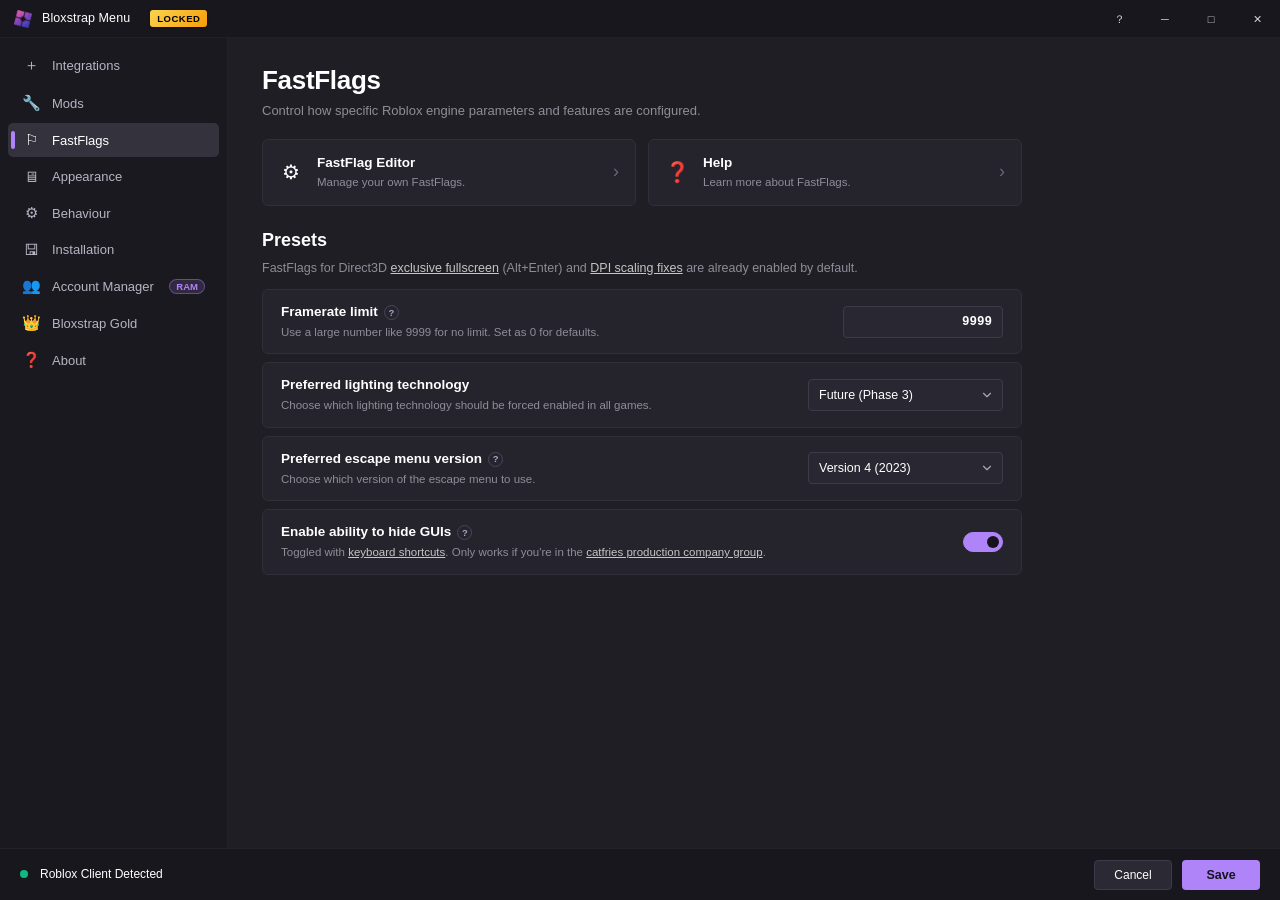
==== Bloxstrap-Mac/Resources/ui/index.html @ efcda92e "fix(wizard): prevent state polling timer from resetting welcome intro step" ====
<!DOCTYPE html>
<html lang="en">
<head>
  <meta charset="UTF-8">
  <meta name="viewport" content="width=device-width, initial-scale=1.0, user-scalable=no">
  <title>Bloxstrap Menu</title>
  <style>
    /* ==========================================================================
       WINDOWS 11 FLUENT MICA THEME (PIXEL-IDENTICAL TO WPF UI / BLOXSTRAP V2.3.0)
       ========================================================================== */
    :root {
      --app-bg: #1f1e24;
      --sidebar-bg: #1a1920;
      --titlebar-bg: #18171e;
      --statusbar-bg: #18171e;
      --card-bg: #25242d;
      --card-border: #302f3a;
      --card-hover: #2d2c36;
      --text-primary: #ffffff;
      --text-secondary: #c5c5c5;
      --text-tertiary: #8e8d98;
      --accent-purple: #b084f9;
      --accent-purple-dark: #8b5cf6;
      --accent-gold: #f59e0b;
      --accent-gold-light: #fef08a;
      --font-family: "Segoe UI Variable Text", "Segoe UI", -apple-system, BlinkMacSystemFont, Roboto, "Helvetica Neue", Arial, sans-serif;
      --font-mono: "Segoe UI Variable", SFMono-Regular, Consolas, "Liberation Mono", Menlo, monospace;
    }

    * {
      box-sizing: border-box;
      margin: 0;
      padding: 0;
      user-select: none;
      -webkit-user-select: none;
    }

    body {
      background-color: var(--app-bg);
      color: var(--text-primary);
      font-family: var(--font-family);
      font-size: 13px;
      line-height: 1.4;
      overflow: hidden;
      width: 100vw;
      height: 100vh;
      display: flex;
      flex-direction: column;
    }

    /* --------------------------------------------------------------------------
       WINDOW TITLEBAR (WINDOWS 11 DRAGGABLE CAPTION)
       -------------------------------------------------------------------------- */
    .titlebar {
      height: 38px;
      background-color: var(--titlebar-bg);
      display: flex;
      align-items: center;
      justify-content: space-between;
      padding: 0 0 0 14px;
      -webkit-app-region: drag;
      border-bottom: 1px solid rgba(255, 255, 255, 0.04);
      flex-shrink: 0;
    }

    .titlebar-left {
      display: flex;
      align-items: center;
      gap: 10px;
    }

    .titlebar-logo {
      width: 18px;
      height: 18px;
      object-fit: contain;
    }

    .titlebar-title {
      font-size: 12.5px;
      font-weight: 400;
      color: #ffffff;
      letter-spacing: 0.1px;
    }

    .titlebar-tier-badge {
      background: linear-gradient(135deg, #fcd34d, #f59e0b);
      color: #000;
      font-size: 9.5px;
      font-weight: 800;
      padding: 2px 7px;
      border-radius: 3px;
      letter-spacing: 0.5px;
      margin-left: 10px;
      text-transform: uppercase;
      box-shadow: 0 1px 3px rgba(0, 0, 0, 0.3);
    }

    .titlebar-controls {
      display: flex;
      align-items: stretch;
      height: 100%;
      -webkit-app-region: no-drag;
    }

    .caption-btn {
      width: 46px;
      height: 38px;
      display: flex;
      align-items: center;
      justify-content: center;
      background: transparent;
      border: none;
      color: #d1d0da;
      font-size: 11px;
      cursor: pointer;
      transition: background 0.1s ease, color 0.1s ease;
      outline: none;
    }

    .caption-btn:hover {
      background: rgba(255, 255, 255, 0.08);
      color: #ffffff;
    }

    .caption-btn.close:hover {
      background: #e81123 !important;
      color: #ffffff !important;
    }

    /* --------------------------------------------------------------------------
       MAIN BODY (SIDEBAR + CONTENT)
       -------------------------------------------------------------------------- */
    .window-body {
      flex: 1;
      display: flex;
      overflow: hidden;
    }

    /* Sidebar */
    .sidebar {
      width: 228px;
      background-color: var(--sidebar-bg);
      border-right: 1px solid rgba(255, 255, 255, 0.04);
      display: flex;
      flex-direction: column;
      padding: 10px 8px;
      flex-shrink: 0;
      overflow-y: auto;
    }

    .nav-item {
      position: relative;
      display: flex;
      align-items: center;
      gap: 12px;
      padding: 8px 14px;
      border-radius: 5px;
      background: transparent;
      color: #b6b5c2;
      font-size: 13px;
      font-weight: 500;
      cursor: pointer;
      margin-bottom: 3px;
      transition: background 0.12s ease, color 0.12s ease;
      border: none;
      width: 100%;
      text-align: left;
      outline: none;
    }

    .nav-item:hover {
      background: rgba(255, 255, 255, 0.04);
      color: #ffffff;
    }

    .nav-item.active {
      background: #34333d;
      color: #ffffff;
    }

    .nav-item.active::before {
      content: "";
      position: absolute;
      left: 3px;
      top: 50%;
      transform: translateY(-50%);
      width: 3.5px;
      height: 18px;
      background: var(--accent-purple);
      border-radius: 2px;
    }

    .nav-item-icon {
      font-size: 15px;
      width: 18px;
      text-align: center;
      display: inline-block;
    }

    .nav-item-badge {
      margin-left: auto;
      background: rgba(176, 132, 249, 0.15);
      border: 1px solid rgba(176, 132, 249, 0.4);
      color: var(--accent-purple);
      font-size: 9.5px;
      font-weight: 700;
      padding: 1px 6px;
      border-radius: 10px;
    }

    /* Content Area */
    .content-area {
      flex: 1;
      background-color: var(--app-bg);
      overflow-y: auto;
      padding: 24px 34px 32px 34px;
    }

    .content-area::-webkit-scrollbar {
      width: 6px;
    }

    .content-area::-webkit-scrollbar-thumb {
      background: rgba(255, 255, 255, 0.14);
      border-radius: 3px;
    }

    .page-pane {
      display: none;
      max-width: 760px;
      animation: fadeIn 0.15s ease-out;
    }

    .page-pane.active {
      display: block;
    }

    @keyframes fadeIn {
      from { opacity: 0; transform: translateY(3px); }
      to { opacity: 1; transform: translateY(0); }
    }

    .page-header {
      margin-bottom: 18px;
    }

    .page-title {
      font-size: 26px;
      font-weight: 700;
      color: #ffffff;
      margin-bottom: 4px;
      letter-spacing: -0.3px;
    }

    .page-subtitle {
      font-size: 13px;
      color: var(--text-tertiary);
      line-height: 1.4;
    }

    .section-title {
      font-size: 18px;
      font-weight: 600;
      color: #ffffff;
      margin: 22px 0 6px 0;
    }

    .section-subtitle {
      font-size: 12.5px;
      color: var(--text-tertiary);
      margin-bottom: 12px;
      line-height: 1.45;
    }

    .section-subtitle a {
      color: var(--text-secondary);
      text-decoration: underline;
      cursor: pointer;
    }

    /* --------------------------------------------------------------------------
       CARDS (WPF UI UI:CARD / UI:CARDACTION)
       -------------------------------------------------------------------------- */
    .action-cards-grid {
      display: grid;
      grid-template-columns: 1fr 1fr;
      gap: 12px;
      margin-bottom: 16px;
    }

    .card-action {
      background: var(--card-bg);
      border: 1px solid var(--card-border);
      border-radius: 6px;
      padding: 14px 16px;
      display: flex;
      align-items: center;
      gap: 14px;
      cursor: pointer;
      transition: background 0.12s ease, border-color 0.12s ease;
      text-decoration: none;
      color: inherit;
    }

    .card-action:hover {
      background: var(--card-hover);
      border-color: rgba(255, 255, 255, 0.12);
    }

    .card-action-icon {
      font-size: 20px;
      color: #ffffff;
      width: 24px;
      text-align: center;
    }

    .card-action-text {
      flex: 1;
    }

    .card-action-title {
      font-size: 13.5px;
      font-weight: 600;
      color: #ffffff;
    }

    .card-action-desc {
      font-size: 11.5px;
      color: var(--text-tertiary);
      margin-top: 2px;
    }

    .card-action-chevron {
      color: #686774;
      font-size: 18px;
      font-weight: 300;
    }

    /* Standard Option Card */
    .option-card {
      background: var(--card-bg);
      border: 1px solid var(--card-border);
      border-radius: 6px;
      padding: 13px 18px;
      display: flex;
      align-items: center;
      justify-content: space-between;
      margin-bottom: 8px;
      transition: border-color 0.12s ease;
    }

    .option-card:hover {
      border-color: rgba(255, 255, 255, 0.10);
    }

    .option-info {
      flex: 1;
      padding-right: 18px;
    }

    .option-title-row {
      display: flex;
      align-items: center;
      gap: 6px;
    }

    .option-title {
      font-size: 13.5px;
      font-weight: 600;
      color: #ffffff;
    }

    .help-badge {
      display: inline-flex;
      align-items: center;
      justify-content: center;
      width: 15px;
      height: 15px;
      border-radius: 50%;
      border: 1px solid #484756;
      background: #252430;
      color: #a8a7b5;
      font-size: 9.5px;
      font-weight: 700;
      cursor: help;
    }

    .option-desc {
      font-size: 11.5px;
      color: var(--text-tertiary);
      margin-top: 3px;
      line-height: 1.35;
    }

    .option-desc a {
      color: var(--text-secondary);
      text-decoration: underline;
      cursor: pointer;
    }

    /* --------------------------------------------------------------------------
       CONTROLS (INPUTS, SELECTS, TOGGLES, BUTTONS)
       -------------------------------------------------------------------------- */
    .fluent-input {
      background: #282732;
      border: 1px solid #3c3b49;
      border-radius: 4px;
      color: #ffffff;
      font-family: var(--font-family);
      font-size: 12.5px;
      height: 32px;
      min-width: 160px;
      padding: 0 10px;
      outline: none;
      transition: border-color 0.12s ease;
    }

    .fluent-input.mono {
      font-family: var(--font-mono);
      font-weight: 700;
      text-align: right;
    }

    .fluent-input:focus {
      border-color: var(--accent-purple);
    }

    .fluent-select {
      background: #282732;
      border: 1px solid #3c3b49;
      border-radius: 4px;
      color: #ffffff;
      font-family: var(--font-family);
      font-size: 12.5px;
      height: 32px;
      min-width: 195px;
      padding: 0 28px 0 10px;
      outline: none;
      cursor: pointer;
      appearance: none;
      -webkit-appearance: none;
      background-image: url("data:image/svg+xml;charset=UTF-8,%3csvg xmlns='http://www.w3.org/2000/svg' viewBox='0 0 24 24' fill='none' stroke='%23a8a7b5' stroke-width='2' stroke-linecap='round' stroke-linejoin='round'%3e%3cpolyline points='6 9 12 15 18 9'%3e%3c/polyline%3e%3c/svg%3e");
      background-repeat: no-repeat;
      background-position: right 8px center;
      background-size: 14px;
    }

    .fluent-select:focus {
      border-color: var(--accent-purple);
    }

    /* Fluent Toggle Switch (40x20 dimensions from Wpf.Ui) */
    .fluent-toggle {
      position: relative;
      width: 40px;
      height: 20px;
      cursor: pointer;
      display: inline-block;
      flex-shrink: 0;
    }

    .fluent-toggle input {
      opacity: 0;
      width: 0;
      height: 0;
    }

    .fluent-toggle-slider {
      position: absolute;
      top: 0;
      left: 0;
      right: 0;
      bottom: 0;
      background-color: #1c1b22;
      border: 1.5px solid #767582;
      border-radius: 10px;
      transition: background-color 0.167s cubic-bezier(0, 0, 0, 1), border-color 0.167s cubic-bezier(0, 0, 0, 1);
    }

    .fluent-toggle-slider::before {
      content: "";
      position: absolute;
      width: 12px;
      height: 12px;
      left: 2.5px;
      bottom: 2.5px;
      background-color: #c8c8d2;
      border-radius: 50%;
      transition: transform 0.167s cubic-bezier(0, 0, 0, 1), background-color 0.167s cubic-bezier(0, 0, 0, 1);
    }

    .fluent-toggle input:checked + .fluent-toggle-slider {
      background-color: var(--accent-purple);
      border-color: var(--accent-purple);
    }

    .fluent-toggle input:checked + .fluent-toggle-slider::before {
      transform: translateX(20px);
      background-color: #16131f;
    }

    .pill-btn {
      background: #2a2933;
      border: 1px solid #3c3b49;
      color: #ffffff;
      font-size: 11.5px;
      font-weight: 500;
      padding: 6px 14px;
      border-radius: 4px;
      cursor: pointer;
      display: inline-flex;
      align-items: center;
      gap: 7px;
      text-decoration: none;
      transition: background 0.12s ease, border-color 0.12s ease, transform 0.08s ease;
      outline: none;
    }

    .pill-btn:hover {
      background: #34333f;
      border-color: rgba(255, 255, 255, 0.15);
    }

    .pill-btn:active {
      transform: scale(0.98);
    }

    .pill-btn.primary {
      background: var(--accent-purple);
      border-color: var(--accent-purple);
      color: #16131f;
      font-weight: 700;
    }

    .pill-btn.primary:hover {
      opacity: 0.92;
    }

    .pill-btn.gold {
      background: linear-gradient(135deg, #fcd34d, #f59e0b);
      border: none;
      color: #000;
      font-weight: 700;
      box-shadow: 0 2px 6px rgba(245, 158, 11, 0.25);
    }

    .pill-btn.gold:hover {
      opacity: 0.94;
      box-shadow: 0 4px 12px rgba(245, 158, 11, 0.35);
    }

    .pill-btn.danger {
      background: #3a2228;
      border-color: #7f1d1d;
      color: #fca5a5;
    }

    .pill-btn.danger:hover {
      background: #991b1b;
      color: #ffffff;
    }

    /* --------------------------------------------------------------------------
       ROBLOX ACCOUNT MANAGER (RAM STYLE) TAB STYLES
       -------------------------------------------------------------------------- */
    .ram-toolbar {
      background: var(--card-bg);
      border: 1px solid var(--card-border);
      border-radius: 6px;
      padding: 12px 16px;
      display: flex;
      align-items: center;
      gap: 12px;
      margin-bottom: 16px;
    }

    .ram-search-box {
      flex: 1;
      position: relative;
      display: flex;
      align-items: center;
    }

    .ram-search-box input {
      width: 100%;
      height: 32px;
      background: #1e1d24;
      border: 1px solid #3c3b49;
      border-radius: 4px;
      color: #ffffff;
      padding: 0 10px 0 30px;
      font-size: 12px;
      outline: none;
    }

    .ram-search-box input:focus {
      border-color: var(--accent-purple);
    }

    .ram-search-icon {
      position: absolute;
      left: 10px;
      color: #8e8d98;
      font-size: 13px;
      pointer-events: none;
    }

    .tag-filter-pills {
      display: flex;
      gap: 6px;
    }

    .tag-pill {
      background: #1e1d24;
      border: 1px solid #383745;
      color: #a8a7b5;
      font-size: 11px;
      font-weight: 600;
      padding: 4px 10px;
      border-radius: 12px;
      cursor: pointer;
      transition: all 0.12s ease;
    }

    .tag-pill:hover {
      background: #2a2933;
      color: #ffffff;
    }

    .tag-pill.active {
      background: var(--accent-purple);
      border-color: var(--accent-purple);
      color: #16131f;
    }

    .account-card {
      background: var(--card-bg);
      border: 1px solid var(--card-border);
      border-radius: 8px;
      padding: 14px 18px;
      display: flex;
      align-items: center;
      justify-content: space-between;
      margin-bottom: 10px;
      transition: border-color 0.12s ease, transform 0.1s ease;
    }

    .account-card:hover {
      border-color: rgba(255, 255, 255, 0.14);
    }

    .account-card-left {
      display: flex;
      align-items: center;
      gap: 16px;
    }

    .account-avatar {
      width: 52px;
      height: 52px;
      border-radius: 50%;
      background: #18171e;
      border: 2px solid rgba(255, 255, 255, 0.12);
      object-fit: cover;
      flex-shrink: 0;
      box-shadow: 0 2px 6px rgba(0, 0, 0, 0.4);
    }

    .account-meta {
      display: flex;
      flex-direction: column;
      gap: 3px;
    }

    .account-title-row {
      display: flex;
      align-items: center;
      gap: 8px;
    }

    .account-display-name {
      font-size: 14px;
      font-weight: 700;
      color: #ffffff;
    }

    .account-username {
      font-size: 12px;
      color: var(--text-tertiary);
      font-family: var(--font-mono);
    }

    .account-tag-badge {
      font-size: 10px;
      font-weight: 700;
      padding: 2px 8px;
      border-radius: 3px;
      text-transform: uppercase;
      letter-spacing: 0.3px;
    }

    .tag-main { background: rgba(176, 132, 249, 0.18); border: 1px solid #b084f9; color: #d8b4fe; }
    .tag-alt { background: rgba(96, 165, 250, 0.18); border: 1px solid #60a5fa; color: #93c5fd; }
    .tag-farming { background: rgba(52, 211, 153, 0.18); border: 1px solid #34d399; color: #6ee7b7; }
    .tag-bank { background: rgba(245, 158, 11, 0.18); border: 1px solid #f59e0b; color: #fde68a; }
    .tag-trading { background: rgba(244, 114, 182, 0.18); border: 1px solid #f472b6; color: #fbcfe8; }

    .account-note {
      font-size: 11.5px;
      color: #9897a5;
    }

    .account-status-row {
      display: flex;
      align-items: center;
      gap: 6px;
      font-size: 11px;
      margin-top: 2px;
    }

    .account-status-dot {
      width: 7px;
      height: 7px;
      border-radius: 50%;
      background: #10b981;
    }

    .account-actions {
      display: flex;
      align-items: center;
      gap: 8px;
    }

    /* --------------------------------------------------------------------------
       BLOXSTRAP GOLD TAB STYLES
       -------------------------------------------------------------------------- */
    .gold-vip-card {
      background: linear-gradient(135deg, rgba(245, 158, 11, 0.14), rgba(180, 83, 9, 0.09));
      border: 1px solid rgba(245, 158, 11, 0.4);
      border-radius: 8px;
      padding: 18px;
      margin-bottom: 20px;
      box-shadow: 0 4px 16px rgba(245, 158, 11, 0.08);
    }

    .gold-card-header {
      display: flex;
      align-items: center;
      justify-content: space-between;
      margin-bottom: 12px;
    }

    .gold-card-title {
      font-size: 15px;
      font-weight: 700;
      color: #fcd34d;
      display: flex;
      align-items: center;
      gap: 8px;
    }

    .gold-card-meta {
      font-size: 12px;
      color: #fef08a;
      line-height: 1.5;
    }

    .gold-meta-sub {
      color: #c5c5c5;
      font-family: var(--font-mono);
      font-size: 11.5px;
      margin-top: 4px;
    }

    .instances-list-wrap {
      background: rgba(0, 0, 0, 0.25);
      border: 1px solid rgba(255, 255, 255, 0.06);
      border-radius: 6px;
      padding: 10px;
      margin-top: 10px;
      max-height: 150px;
      overflow-y: auto;
    }

    .instance-item {
      display: flex;
      align-items: center;
      justify-content: space-between;
      padding: 7px 12px;
      background: rgba(255, 255, 255, 0.03);
      border-radius: 4px;
      margin-bottom: 5px;
      font-size: 12px;
    }

    .instance-item-title {
      display: flex;
      align-items: center;
      gap: 8px;
      font-family: var(--font-mono);
      font-weight: 600;
    }

    /* --------------------------------------------------------------------------
       KEY ENTERING MODAL (PREMIUM GOLD VIP ACTIVATION DIALOG)
       -------------------------------------------------------------------------- */
    .key-gate-card {
      width: 560px;
      background: linear-gradient(180deg, #282421 0%, #1e1d24 100%);
      border: 1.5px solid rgba(245, 158, 11, 0.45);
      border-radius: 12px;
      padding: 32px 36px;
      text-align: center;
      box-shadow: 0 24px 60px rgba(0, 0, 0, 0.85), 0 0 50px rgba(245, 158, 11, 0.15);
      position: relative;
    }

    .key-gate-crown-wrap {
      display: inline-flex;
      align-items: center;
      justify-content: center;
      width: 68px;
      height: 68px;
      border-radius: 50%;
      background: radial-gradient(circle, rgba(252, 211, 77, 0.2) 0%, rgba(245, 158, 11, 0.05) 70%);
      border: 1px solid rgba(245, 158, 11, 0.35);
      font-size: 34px;
      margin-bottom: 12px;
      box-shadow: 0 0 20px rgba(245, 158, 11, 0.2);
    }

    .key-gate-title {
      font-size: 20px;
      font-weight: 800;
      color: #ffffff;
      letter-spacing: -0.2px;
    }

    .key-gate-gold-tag {
      display: inline-block;
      background: linear-gradient(135deg, #fcd34d, #f59e0b);
      color: #000;
      font-size: 10px;
      font-weight: 800;
      padding: 2px 8px;
      border-radius: 3px;
      margin-left: 8px;
      text-transform: uppercase;
      letter-spacing: 0.5px;
      vertical-align: middle;
    }

    .key-gate-desc {
      font-size: 12.5px;
      color: #a8a7b5;
      line-height: 1.5;
      margin: 8px 0 20px 0;
    }

    .key-input-container {
      position: relative;
      display: flex;
      align-items: center;
      margin-bottom: 12px;
    }

    .key-input-box {
      width: 100%;
      height: 44px;
      background: #17161d;
      border: 1.5px solid rgba(245, 158, 11, 0.4);
      border-radius: 6px;
      color: #ffffff;
      font-family: var(--font-mono);
      font-size: 13.5px;
      font-weight: 700;
      letter-spacing: 1.5px;
      text-align: center;
      padding: 0 75px 0 35px;
      outline: none;
      transition: border-color 0.15s ease, box-shadow 0.15s ease;
    }

    .key-input-box:focus {
      border-color: #fcd34d;
      box-shadow: 0 0 16px rgba(245, 158, 11, 0.3);
    }

    .key-input-icon {
      position: absolute;
      left: 12px;
      font-size: 15px;
      color: #f59e0b;
      pointer-events: none;
    }

    .key-input-paste-btn {
      position: absolute;
      right: 6px;
      height: 32px;
      padding: 0 10px;
      background: #2a2933;
      border: 1px solid #484756;
      border-radius: 4px;
      color: #ffffff;
      font-size: 11px;
      font-weight: 600;
      cursor: pointer;
      display: flex;
      align-items: center;
      gap: 4px;
    }

    .key-input-paste-btn:hover {
      background: #363542;
    }

    /* Detected Tier Preview Card */
    .detected-tier-card {
      background: rgba(0, 0, 0, 0.35);
      border: 1px solid rgba(245, 158, 11, 0.25);
      border-radius: 6px;
      padding: 12px 14px;
      margin-bottom: 18px;
      text-align: left;
      display: flex;
      align-items: center;
      gap: 12px;
    }

    .detected-tier-icon {
      font-size: 26px;
      flex-shrink: 0;
    }

    .detected-tier-info {
      flex: 1;
    }

    .detected-tier-heading {
      font-size: 13px;
      font-weight: 700;
      color: #fcd34d;
      display: flex;
      align-items: center;
      gap: 6px;
    }

    .detected-tier-sub {
      font-size: 11px;
      color: #9897a5;
      margin-top: 2px;
    }

    .quick-keys-row {
      display: flex;
      align-items: center;
      justify-content: center;
      gap: 8px;
      margin-bottom: 20px;
      flex-wrap: wrap;
    }

    .quick-key-pill {
      background: #24222b;
      border: 1px solid #3c3a47;
      color: #c5c5c5;
      font-size: 10.5px;
      font-weight: 600;
      padding: 4px 10px;
      border-radius: 12px;
      cursor: pointer;
      transition: all 0.12s ease;
    }

    .quick-key-pill:hover {
      background: #34323e;
      border-color: var(--accent-gold);
      color: #fcd34d;
    }

    .btn-key-activate {
      width: 100%;
      height: 42px;
      background: linear-gradient(135deg, #fcd34d, #f59e0b);
      border: none;
      border-radius: 6px;
      color: #000;
      font-size: 13.5px;
      font-weight: 800;
      cursor: pointer;
      display: flex;
      align-items: center;
      justify-content: center;
      gap: 8px;
      box-shadow: 0 4px 16px rgba(245, 158, 11, 0.3);
      transition: opacity 0.12s ease, transform 0.08s ease;
    }

    .btn-key-activate:hover {
      opacity: 0.94;
    }

    .btn-key-activate:active {
      transform: scale(0.99);
    }

    .key-gate-footer-links {
      display: flex;
      align-items: center;
      justify-content: space-between;
      margin-top: 16px;
      font-size: 11.5px;
    }

    .key-gate-footer-links a, .key-gate-footer-links button {
      background: transparent;
      border: none;
      color: #9897a3;
      cursor: pointer;
      text-decoration: underline;
    }

    .key-gate-footer-links a:hover, .key-gate-footer-links button:hover {
      color: #ffffff;
    }

    /* --------------------------------------------------------------------------
       FIRST-TIME WELCOME INTRO WIZARD MODAL
       -------------------------------------------------------------------------- */
    .welcome-wizard-card {
      width: 620px;
      background: linear-gradient(180deg, #242023 0%, #19181f 100%);
      border: 1.5px solid rgba(245, 158, 11, 0.45);
      border-radius: 14px;
      padding: 32px 36px;
      box-shadow: 0 28px 70px rgba(0, 0, 0, 0.9), 0 0 50px rgba(245, 158, 11, 0.2);
      position: relative;
      color: #ffffff;
      animation: modalFadeIn 0.25s cubic-bezier(0.16, 1, 0.3, 1);
    }

    @keyframes modalFadeIn {
      from { opacity: 0; transform: scale(0.96) translateY(10px); }
      to { opacity: 1; transform: scale(1) translateY(0); }
    }

    .welcome-wizard-header {
      text-align: center;
      margin-bottom: 24px;
    }

    .welcome-wizard-crown {
      display: inline-flex;
      align-items: center;
      justify-content: center;
      width: 72px;
      height: 72px;
      border-radius: 50%;
      background: radial-gradient(circle, rgba(252, 211, 77, 0.25) 0%, rgba(245, 158, 11, 0.05) 70%);
      border: 1.5px solid rgba(245, 158, 11, 0.5);
      font-size: 38px;
      margin-bottom: 12px;
      box-shadow: 0 0 25px rgba(245, 158, 11, 0.25);
    }

    .welcome-wizard-title {
      font-size: 22px;
      font-weight: 800;
      color: #ffffff;
      letter-spacing: -0.3px;
    }

    .welcome-wizard-sub {
      font-size: 13px;
      color: #a8a7b5;
      margin-top: 6px;
      line-height: 1.45;
    }

    .welcome-step-pane {
      display: none;
    }

    .welcome-step-pane.active {
      display: block;
      animation: fadeInStep 0.2s ease;
    }

    @keyframes fadeInStep {
      from { opacity: 0; transform: translateX(8px); }
      to { opacity: 1; transform: translateX(0); }
    }

    .welcome-feature-grid {
      display: grid;
      grid-template-columns: 1fr 1fr;
      gap: 12px;
      margin-bottom: 24px;
    }

    .welcome-feature-card {
      background: rgba(255, 255, 255, 0.035);
      border: 1px solid rgba(255, 255, 255, 0.08);
      border-radius: 8px;
      padding: 14px;
      display: flex;
      gap: 12px;
      align-items: flex-start;
      transition: border-color 0.15s ease, background 0.15s ease;
    }

    .welcome-feature-card:hover {
      background: rgba(245, 158, 11, 0.05);
      border-color: rgba(245, 158, 11, 0.3);
    }

    .welcome-feature-icon {
      font-size: 24px;
      line-height: 1;
      flex-shrink: 0;
    }

    .welcome-feature-title {
      font-size: 13px;
      font-weight: 700;
      color: #fcd34d;
      margin-bottom: 3px;
    }

    .welcome-feature-desc {
      font-size: 11.5px;
      color: #c5c4d0;
      line-height: 1.4;
    }

    .welcome-dots-row {
      display: flex;
      align-items: center;
      justify-content: center;
      gap: 8px;
      margin: 20px 0 16px 0;
    }

    .welcome-dot {
      width: 8px;
      height: 8px;
      border-radius: 50%;
      background: #3e3d4c;
      transition: all 0.2s ease;
      cursor: pointer;
    }

    .welcome-dot.active {
      width: 24px;
      border-radius: 4px;
      background: linear-gradient(135deg, #fcd34d, #f59e0b);
      box-shadow: 0 0 10px rgba(245, 158, 11, 0.4);
    }

    .welcome-footer-actions {
      display: flex;
      align-items: center;
      justify-content: space-between;
      border-top: 1px solid rgba(255, 255, 255, 0.08);
      padding-top: 16px;
      margin-top: 8px;
    }

    /* --------------------------------------------------------------------------
       BOOTSTRAPPER SIMULATION DIALOG
       -------------------------------------------------------------------------- */
    .bootstrapper-sim-card {
      width: 480px;
      background: #1e1d24;
      border: 1px solid rgba(255, 255, 255, 0.15);
      border-radius: 10px;
      padding: 24px 28px;
      box-shadow: 0 20px 50px rgba(0, 0, 0, 0.8);
      position: relative;
      color: #ffffff;
    }

    .bootstrapper-sim-head {
      display: flex;
      align-items: center;
      gap: 14px;
      margin-bottom: 20px;
    }

    .bootstrapper-sim-logo {
      width: 40px;
      height: 40px;
      object-fit: contain;
    }

    .bootstrapper-sim-title {
      font-size: 15px;
      font-weight: 700;
      color: #ffffff;
    }

    .bootstrapper-sim-channel {
      font-size: 11px;
      color: #f59e0b;
      font-weight: 600;
      background: rgba(245, 158, 11, 0.15);
      padding: 2px 7px;
      border-radius: 4px;
      display: inline-block;
      margin-top: 3px;
    }

    .bootstrapper-sim-progress-track {
      width: 100%;
      height: 6px;
      background: #2a2935;
      border-radius: 3px;
      overflow: hidden;
      margin: 14px 0 8px 0;
      position: relative;
    }

    .bootstrapper-sim-progress-bar {
      height: 100%;
      width: 0%;
      background: linear-gradient(90deg, #fcd34d, #f59e0b);
      border-radius: 3px;
      transition: width 0.3s cubic-bezier(0.16, 1, 0.3, 1);
      box-shadow: 0 0 12px rgba(245, 158, 11, 0.5);
    }

    .bootstrapper-sim-status {
      font-size: 12px;
      color: #a8a7b5;
      font-family: var(--font-mono);
      min-height: 18px;
      margin-bottom: 18px;
    }

    /* --------------------------------------------------------------------------
       ABOUT PAGE HERO & CONTRIBUTORS (EXACT SCREENSHOT 3)
       -------------------------------------------------------------------------- */
    .about-hero {
      display: flex;
      align-items: flex-start;
      gap: 16px;
      margin-bottom: 20px;
    }

    .about-logo {
      width: 48px;
      height: 48px;
      object-fit: contain;
      flex-shrink: 0;
    }

    .about-meta {
      flex: 1;
    }

    .about-title-row {
      display: flex;
      align-items: baseline;
      gap: 10px;
    }

    .about-app-name {
      font-size: 20px;
      font-weight: 700;
      color: #ffffff;
    }

    .about-app-version {
      font-size: 14.5px;
      color: var(--text-tertiary);
    }

    .about-app-desc {
      font-size: 12px;
      color: #9897a3;
      margin-top: 4px;
      line-height: 1.4;
    }

    .about-pills-row {
      display: flex;
      gap: 10px;
      margin-bottom: 22px;
    }

    .contributors-table {
      margin-top: 8px;
      margin-bottom: 16px;
    }

    .contributor-row {
      display: flex;
      padding: 5px 0;
      font-size: 12px;
      align-items: baseline;
    }

    .contributor-name {
      width: 150px;
      font-weight: 600;
      color: var(--accent-purple);
      flex-shrink: 0;
    }

    .contributor-desc {
      color: #9897a3;
    }

    /* --------------------------------------------------------------------------
       CUSTOM INTEGRATIONS LIST & DETAILS
       -------------------------------------------------------------------------- */
    .integrations-box {
      background: var(--card-bg);
      border: 1px solid var(--card-border);
      border-radius: 6px;
      display: grid;
      grid-template-columns: 220px 1fr;
      min-height: 200px;
      overflow: hidden;
      margin-bottom: 16px;
    }

    .integrations-left {
      border-right: 1px solid var(--card-border);
      padding: 10px;
      display: flex;
      flex-direction: column;
      gap: 6px;
    }

    .integrations-list {
      flex: 1;
      overflow-y: auto;
    }

    .integration-item {
      padding: 8px 10px;
      border-radius: 4px;
      font-size: 12px;
      font-weight: 500;
      cursor: pointer;
      color: #c5c5c5;
      background: transparent;
      transition: background 0.1s ease;
    }

    .integration-item:hover {
      background: rgba(255, 255, 255, 0.05);
      color: #ffffff;
    }

    .integration-item.selected {
      background: #34333d;
      color: #ffffff;
      font-weight: 600;
    }

    .integrations-left-actions {
      display: flex;
      gap: 6px;
      padding-top: 8px;
      border-top: 1px solid rgba(255, 255, 255, 0.05);
    }

    .integrations-right {
      padding: 14px 18px;
      display: flex;
      flex-direction: column;
      gap: 10px;
    }

    .form-group {
      display: flex;
      flex-direction: column;
      gap: 4px;
    }

    .form-label {
      font-size: 11.5px;
      color: var(--text-tertiary);
    }

    /* --------------------------------------------------------------------------
       BOTTOM STATUS BAR (EXACT SCREENSHOT 1 & 2)
       -------------------------------------------------------------------------- */
    .statusbar {
      height: 52px;
      background-color: var(--statusbar-bg);
      border-top: 1px solid rgba(255, 255, 255, 0.05);
      display: flex;
      align-items: center;
      justify-content: space-between;
      padding: 0 20px;
      flex-shrink: 0;
    }

    .statusbar-left {
      display: flex;
      align-items: center;
      gap: 12px;
      font-size: 12px;
    }

    .status-dot {
      width: 8px;
      height: 8px;
      border-radius: 50%;
      background: #10b981;
    }

    .toast-msg {
      color: #10b981;
      font-weight: 600;
      font-size: 12px;
      display: none;
    }

    .statusbar-actions {
      display: flex;
      gap: 10px;
    }

    .btn-cancel {
      width: 78px;
      height: 30px;
      background: #2b2a34;
      border: 1px solid #3c3b49;
      border-radius: 4px;
      color: #ffffff;
      font-size: 12px;
      font-weight: 500;
      cursor: pointer;
      transition: background 0.12s ease;
    }

    .btn-cancel:hover {
      background: #363542;
    }

    .btn-save {
      width: 78px;
      height: 30px;
      background: var(--accent-purple);
      border: none;
      border-radius: 4px;
      color: #16131f;
      font-size: 12.5px;
      font-weight: 700;
      cursor: pointer;
      transition: opacity 0.12s ease;
    }

    .btn-save:hover {
      opacity: 0.92;
    }

    /* --------------------------------------------------------------------------
       MODALS (OVERLAYS)
       -------------------------------------------------------------------------- */
    .modal-overlay {
      position: fixed;
      top: 0;
      left: 0;
      width: 100vw;
      height: 100vh;
      background: rgba(10, 9, 14, 0.84);
      backdrop-filter: blur(12px);
      display: flex;
      align-items: center;
      justify-content: center;
      z-index: 1200;
    }

    .modal-card {
      width: 530px;
      background: #25242d;
      border: 1px solid rgba(255, 255, 255, 0.12);
      border-radius: 8px;
      padding: 26px 30px;
      box-shadow: 0 20px 40px rgba(0, 0, 0, 0.7);
    }

    .modal-title {
      font-size: 18px;
      font-weight: 700;
      color: #ffffff;
      margin-bottom: 6px;
    }

    .modal-desc {
      font-size: 12px;
      color: var(--text-tertiary);
      line-height: 1.45;
      margin-bottom: 18px;
    }

    .modal-grid {
      display: grid;
      grid-template-columns: 1fr 1fr;
      gap: 12px;
      margin-bottom: 14px;
    }

    .modal-actions {
      display: flex;
      justify-content: flex-end;
      gap: 10px;
      margin-top: 18px;
    }
  </style>
</head>
<body>

  <!-- ========================================================================
       WINDOW TITLEBAR (WINDOWS 11 MICA HEADER)
       ======================================================================== -->
  <div class="titlebar">
    <div class="titlebar-left">
      <img src="Bloxstrap.png" alt="Bloxstrap" class="titlebar-logo">
      <span class="titlebar-title">Bloxstrap Menu</span>
      <span class="titlebar-tier-badge" id="titleTierBadge">LOCKED</span>
    </div>
    <div class="titlebar-controls">
      <button class="caption-btn" id="btnHelp" title="Help Topics">？</button>
      <button class="caption-btn" id="btnMinimize" title="Minimize">─</button>
      <button class="caption-btn" id="btnMaximize" title="Maximize">□</button>
      <button class="caption-btn close" id="btnClose" title="Close">✕</button>
    </div>
  </div>

  <!-- ========================================================================
       WINDOW BODY (SIDEBAR + PAGES)
       ======================================================================== -->
  <div class="window-body">
    <!-- Left Sidebar -->
    <div class="sidebar">
      <button class="nav-item" data-tab="integrations">
        <span class="nav-item-icon">＋</span> Integrations
      </button>
      <button class="nav-item" data-tab="mods">
        <span class="nav-item-icon">🔧</span> Mods
      </button>
      <button class="nav-item active" data-tab="fastflags">
        <span class="nav-item-icon">⚐</span> FastFlags
      </button>
      <button class="nav-item" data-tab="appearance">
        <span class="nav-item-icon">🖥</span> Appearance
      </button>
      <button class="nav-item" data-tab="behaviour">
        <span class="nav-item-icon">⚙</span> Behaviour
      </button>
      <button class="nav-item" data-tab="installation">
        <span class="nav-item-icon">🖫</span> Installation
      </button>
      <button class="nav-item" data-tab="accounts">
        <span class="nav-item-icon">👥</span> Account Manager
        <span class="nav-item-badge">RAM</span>
      </button>
      <button class="nav-item" data-tab="gold">
        <span class="nav-item-icon">👑</span> Bloxstrap Gold
      </button>
      <button class="nav-item" data-tab="about">
        <span class="nav-item-icon">❓</span> About
      </button>
    </div>

    <!-- Right Content Area -->
    <div class="content-area">

      <!-- ====================================================================
           TAB 1: INTEGRATIONS (FULL 1:1 BLOXSTRAP SPEC)
           ==================================================================== -->
      <div class="page-pane" id="pane-integrations">
        <div class="page-header">
          <div class="page-title">Integrations</div>
          <div class="page-subtitle">Configure additional functionality to go alongside Roblox.</div>
        </div>

        <div class="section-title">Activity Tracking</div>
        <div class="section-subtitle">Allow Bloxstrap to detect running Roblox games and enable rich telemetry.</div>

        <div class="option-card">
          <div class="option-info">
            <div class="option-title-row">
              <span class="option-title">Enable activity tracking</span>
              <span class="help-badge" title="Detect active Roblox client game sessions">?</span>
            </div>
            <div class="option-desc">Allow Bloxstrap to detect when Roblox is running, and enable the features below.</div>
          </div>
          <label class="fluent-toggle">
            <input type="checkbox" id="toggleActivityTracking" checked>
            <span class="fluent-toggle-slider"></span>
          </label>
        </div>

        <div class="option-card">
          <div class="option-info">
            <div class="option-title-row">
              <span class="option-title">Query server location</span>
              <span class="help-badge" title="Lookup server host region via ipinfo.io">?</span>
            </div>
            <div class="option-desc">When in-game, you'll be able to see where your server is located via <a href="https://ipinfo.io" target="_blank">ipinfo.io</a>.</div>
          </div>
          <label class="fluent-toggle">
            <input type="checkbox" id="toggleShowServerDetails" checked>
            <span class="fluent-toggle-slider"></span>
          </label>
        </div>

        <div class="option-card">
          <div class="option-info">
            <div class="option-title-row">
              <span class="option-title">Don't exit to desktop app</span>
              <span class="help-badge" title="Prevent redirect into the desktop client">?</span>
            </div>
            <div class="option-desc">Roblox will fully close when you leave a game instead of going back to the desktop app.</div>
          </div>
          <label class="fluent-toggle">
            <input type="checkbox" id="toggleDontExit" checked>
            <span class="fluent-toggle-slider"></span>
          </label>
        </div>

        <div class="section-title">Discord Rich Presence</div>
        <div class="section-subtitle">Discord Rich Presence requires Activity Tracking to be enabled.</div>

        <div class="option-card">
          <div class="option-info">
            <div class="option-title">Show game activity</div>
            <div class="option-desc">The Roblox game you're playing will be shown on your Discord profile status.</div>
          </div>
          <label class="fluent-toggle">
            <input type="checkbox" id="toggleDiscordActivity" checked>
            <span class="fluent-toggle-slider"></span>
          </label>
        </div>

        <div class="option-card">
          <div class="option-info">
            <div class="option-title">Allow activity joining</div>
            <div class="option-desc">Allow anyone to join the game you're in directly from your Discord profile.</div>
          </div>
          <label class="fluent-toggle">
            <input type="checkbox" id="toggleDiscordJoin" checked>
            <span class="fluent-toggle-slider"></span>
          </label>
        </div>

        <div class="option-card">
          <div class="option-info">
            <div class="option-title">Show Roblox account on profile</div>
            <div class="option-desc">Show your Roblox account username and avatar headshot on your Discord profile.</div>
          </div>
          <label class="fluent-toggle">
            <input type="checkbox" id="toggleDiscordAccount" checked>
            <span class="fluent-toggle-slider"></span>
          </label>
        </div>

        <div class="section-title">Custom Integrations</div>
        <div class="section-subtitle">Configure external applications to automatically launch alongside Roblox.</div>

        <div class="integrations-box">
          <div class="integrations-left">
            <div class="integrations-list" id="customIntegrationsList">
              <div class="integration-item selected" data-idx="0">FPS Unlocker Daemon</div>
              <div class="integration-item" data-idx="1">Discord Game Activity Bridge</div>
            </div>
            <div class="integrations-left-actions">
              <button class="pill-btn" id="btnNewIntegration" style="flex: 1; padding: 4px 8px; font-size: 11px;">＋ New</button>
              <button class="pill-btn danger" id="btnDeleteIntegration" style="padding: 4px 8px; font-size: 11px;">🗑</button>
            </div>
          </div>
          <div class="integrations-right">
            <div class="form-group">
              <div class="form-label">Name</div>
              <input type="text" class="fluent-input" id="inputIntegrationName" value="FPS Unlocker Daemon" style="width: 100%;">
            </div>
            <div class="form-group">
              <div class="form-label">Application Location</div>
              <div style="display: flex; gap: 8px;">
                <input type="text" class="fluent-input" id="inputIntegrationPath" value="/usr/local/bin/rbxfpsunlocker" style="flex: 1;">
                <button class="pill-btn" id="btnBrowseIntegration">Browse...</button>
              </div>
            </div>
            <div class="form-group">
              <div class="form-label">Launch Arguments</div>
              <input type="text" class="fluent-input" id="inputIntegrationArgs" placeholder="--fps 0" value="--daemon" style="width: 100%;">
            </div>
            <label style="display: flex; align-items: center; gap: 8px; font-size: 12px; color: #c5c5c5; margin-top: 4px; cursor: pointer;">
              <input type="checkbox" id="checkIntegrationAutoClose" checked> Auto-close when Roblox exits
            </label>
          </div>
        </div>
      </div>

      <!-- ====================================================================
           TAB 2: MODS (FULL 1:1 BLOXSTRAP SPEC)
           ==================================================================== -->
      <div class="page-pane" id="pane-mods">
        <div class="page-header">
          <div class="page-title">Mods</div>
          <div class="page-subtitle">Manage the custom modifications applied to Roblox.</div>
        </div>

        <div class="action-cards-grid">
          <div class="card-action" id="cardOpenModsFolder">
            <span class="card-action-icon">📁</span>
            <div class="card-action-text">
              <div class="card-action-title">Open Mods folder</div>
              <div class="card-action-desc">Manage custom files applied to Roblox, like textures and fonts.</div>
            </div>
            <span class="card-action-chevron">›</span>
          </div>

          <div class="card-action" id="cardModdingHelp">
            <span class="card-action-icon">❓</span>
            <div class="card-action-text">
              <div class="card-action-title">Help</div>
              <div class="card-action-desc">Learn more about modding Roblox.</div>
            </div>
            <span class="card-action-chevron">›</span>
          </div>
        </div>

        <div class="card-action" id="cardCompatSettings" style="margin-bottom: 16px;">
          <span class="card-action-icon">🛠</span>
          <div class="card-action-text">
            <div class="card-action-title">Manage compatibility settings</div>
            <div class="card-action-desc">Configure compatibility settings for Roblox (e.g. disable fullscreen optimizations).</div>
          </div>
          <span class="card-action-chevron">›</span>
        </div>

        <div class="section-title">Presets</div>

        <!-- Mouse Cursor Selector -->
        <div class="option-card">
          <div class="option-info">
            <div class="option-title">Mouse cursor</div>
            <div class="option-desc">Choose which mouse cursor style Roblox should use.</div>
          </div>
          <select class="fluent-select" id="selectMouseCursor">
            <option value="Default (2020)" selected>Default (2020)</option>
            <option value="2006 (Classic)">2006 (Classic)</option>
            <option value="2013">2013</option>
          </select>
        </div>

        <!-- Old Avatar Editor Background -->
        <div class="option-card">
          <div class="option-info">
            <div class="option-title">Old avatar editor background</div>
            <div class="option-desc">Replaces the modern avatar background with the classic 2010 background.</div>
          </div>
          <label class="fluent-toggle">
            <input type="checkbox" id="toggleOldAvatarBg">
            <span class="fluent-toggle-slider"></span>
          </label>
        </div>

        <!-- Old Character Sounds + Preview -->
        <div class="option-card">
          <div class="option-info">
            <div class="option-title">Old character sounds</div>
            <div class="option-desc">Replaces modern character sounds with classic sounds, including the original "OOF" death sound.</div>
          </div>
          <div style="display: flex; align-items: center; gap: 12px;">
            <button class="pill-btn" id="btnPreviewOof">▶ Preview</button>
            <label class="fluent-toggle">
              <input type="checkbox" id="toggleOof" checked>
              <span class="fluent-toggle-slider"></span>
            </label>
          </div>
        </div>

        <!-- Emoji Font Selector -->
        <div class="option-card">
          <div class="option-info">
            <div class="option-title">Emoji font</div>
            <div class="option-desc">Choose which emoji style Roblox should use.</div>
          </div>
          <select class="fluent-select" id="selectEmojiFont">
            <option value="Default" selected>Default</option>
            <option value="Twemoji">Twemoji (Twitter Emojis)</option>
            <option value="Catmoji">Catmoji</option>
          </select>
        </div>

        <div class="section-title">Miscellaneous &amp; Graphics</div>

        <!-- Custom Font -->
        <div class="option-card">
          <div class="option-info">
            <div class="option-title">Custom font</div>
            <div class="option-desc">Apply a custom TTF/OTF font file across Roblox text rendering.</div>
          </div>
          <div style="display: flex; gap: 8px;">
            <button class="pill-btn" id="btnChooseFont">📄 Choose Font...</button>
          </div>
        </div>

        <!-- Preserve rendering quality with display scaling -->
        <div class="option-card">
          <div class="option-info">
            <div class="option-title">Preserve rendering quality with display scaling</div>
            <div class="option-desc">Ensures 1:1 pixel rendering quality on high-DPI and Retina displays without blurry downscaling.</div>
          </div>
          <label class="fluent-toggle">
            <input type="checkbox" id="togglePreserveDpi" checked>
            <span class="fluent-toggle-slider"></span>
          </label>
        </div>

        <!-- Texture quality -->
        <div class="option-card">
          <div class="option-info">
            <div class="option-title">Texture quality</div>
            <div class="option-desc">Override dynamic texture downsampling to enforce full-resolution textures.</div>
          </div>
          <select class="fluent-select" id="selectTextureQuality">
            <option value="Default" selected>Default (Automatic)</option>
            <option value="Level 0 (Lowest)">Level 0 (Lowest / Potato)</option>
            <option value="Level 1">Level 1 (Medium)</option>
            <option value="Level 2">Level 2 (High)</option>
            <option value="Level 3 (Highest)">Level 3 (Highest / Uncompressed)</option>
          </select>
        </div>

        <!-- Fullscreen titlebar trigger delay -->
        <div class="option-card">
          <div class="option-info">
            <div class="option-title">Fullscreen title bar delay</div>
            <div class="option-desc">Configures how long the cursor must linger at screen top before showing title bar.</div>
          </div>
          <select class="fluent-select" id="selectTitlebarDelay">
            <option value="350" selected>350 ms (Default)</option>
            <option value="0">Immediate (0 ms)</option>
            <option value="1000">1000 ms (1 second)</option>
            <option value="3000">3000 ms (Long delay)</option>
          </select>
        </div>
      </div>

      <!-- ====================================================================
           TAB 3: FASTFLAGS (EXACT SCREENSHOT 1)
           ==================================================================== -->
      <div class="page-pane active" id="pane-fastflags">
        <div class="page-header">
          <div class="page-title">FastFlags</div>
          <div class="page-subtitle">Control how specific Roblox engine parameters and features are configured.</div>
        </div>

        <div class="action-cards-grid">
          <div class="card-action" id="cardFastFlagEditor">
            <span class="card-action-icon">⚙</span>
            <div class="card-action-text">
              <div class="card-action-title">FastFlag Editor</div>
              <div class="card-action-desc">Manage your own FastFlags.</div>
            </div>
            <span class="card-action-chevron">›</span>
          </div>

          <div class="card-action" id="cardFastFlagHelp">
            <span class="card-action-icon">❓</span>
            <div class="card-action-text">
              <div class="card-action-title">Help</div>
              <div class="card-action-desc">Learn more about FastFlags.</div>
            </div>
            <span class="card-action-chevron">›</span>
          </div>
        </div>

        <div class="section-title">Presets</div>
        <div class="section-subtitle">
          FastFlags for Direct3D <a id="linkD3D">exclusive fullscreen</a> (Alt+Enter) and <a id="linkDPI">DPI scaling fixes</a> are already enabled by default.
        </div>

        <!-- Framerate Limit -->
        <div class="option-card">
          <div class="option-info">
            <div class="option-title-row">
              <span class="option-title">Framerate limit</span>
              <span class="help-badge" title="Set Roblox engine frame rate cap">?</span>
            </div>
            <div class="option-desc">Use a large number like 9999 for no limit. Set as 0 for defaults.</div>
          </div>
          <input type="text" class="fluent-input mono" id="inputFps" value="9999" style="width: 140px;">
        </div>

        <!-- Preferred lighting technology -->
        <div class="option-card">
          <div class="option-info">
            <div class="option-title">Preferred lighting technology</div>
            <div class="option-desc">Choose which lighting technology should be forced enabled in all games.</div>
          </div>
          <select class="fluent-select" id="selectLighting">
            <option value="Chosen by game">Chosen by game</option>
            <option value="Compatibility (Phase 1)">Compatibility (Phase 1)</option>
            <option value="ShadowMap (Phase 2)">ShadowMap (Phase 2)</option>
            <option value="Future (Phase 3)" selected>Future (Phase 3)</option>
          </select>
        </div>

        <!-- Preferred escape menu version -->
        <div class="option-card">
          <div class="option-info">
            <div class="option-title-row">
              <span class="option-title">Preferred escape menu version</span>
              <span class="help-badge" title="Choose which escape menu UI version Roblox displays">?</span>
            </div>
            <div class="option-desc">Choose which version of the escape menu to use.</div>
          </div>
          <select class="fluent-select" id="selectEscapeMenu">
            <option value="Default">Default</option>
            <option value="Version 1 (2015)">Version 1 (2015)</option>
            <option value="Version 2 (2020)">Version 2 (2020)</option>
            <option value="Version 4 (2023)" selected>Version 4 (2023)</option>
          </select>
        </div>

        <!-- Enable ability to hide GUIs -->
        <div class="option-card">
          <div class="option-info">
            <div class="option-title-row">
              <span class="option-title">Enable ability to hide GUIs</span>
              <span class="help-badge" title="Toggle game HUDs with shortcut keys">?</span>
            </div>
            <div class="option-desc">
              Toggled with <a id="linkShortcuts">keyboard shortcuts</a>. Only works if you're in the <a id="linkGroup">catfries production company group</a>.
            </div>
          </div>
          <label class="fluent-toggle">
            <input type="checkbox" id="toggleHideGuis" checked>
            <span class="fluent-toggle-slider"></span>
          </label>
        </div>
      </div>

      <!-- ====================================================================
           TAB 4: APPEARANCE (FULL 1:1 BLOXSTRAP SPEC)
           ==================================================================== -->
      <div class="page-pane" id="pane-appearance">
        <div class="page-header">
          <div class="page-title">Appearance</div>
          <div class="page-subtitle">Customize the look and feel of Bloxstrap.</div>
        </div>

        <!-- Theme -->
        <div class="option-card">
          <div class="option-info">
            <div class="option-title">Theme</div>
            <div class="option-desc">Change the visual theme of the Bloxstrap Menu.</div>
          </div>
          <select class="fluent-select" id="selectTheme">
            <option value="Dark (Windows 11 Mica)" selected>Dark (Windows 11 Mica)</option>
            <option value="Bloxstrap Gold Edition">Bloxstrap Gold Edition</option>
            <option value="Light">Light</option>
          </select>
        </div>

        <!-- Language -->
        <div class="option-card">
          <div class="option-info">
            <div class="option-title">Language</div>
            <div class="option-desc">Choose the language to use for Bloxstrap.</div>
          </div>
          <select class="fluent-select" id="selectLanguage">
            <option value="System default" selected>System default</option>
            <option value="English">English</option>
            <option value="Español">Español (Spanish)</option>
            <option value="Français">Français (French)</option>
            <option value="Deutsch">Deutsch (German)</option>
            <option value="日本語">日本語 (Japanese)</option>
            <option value="Português">Português (Portuguese)</option>
            <option value="Русский">Русский (Russian)</option>
          </select>
        </div>

        <div class="section-title">Bootstrapper Style</div>
        <div class="section-subtitle">Choose the style of dialog shown when Roblox starts.</div>

        <div class="option-card">
          <div class="option-info">
            <div class="option-title">Dialog style</div>
            <div class="option-desc">Visual appearance of the launch dialog.</div>
          </div>
          <div style="display: flex; gap: 10px; align-items: center;">
            <select class="fluent-select" id="selectBootstrapperStyle">
              <option value="Fluent" selected>Fluent (Windows 11)</option>
              <option value="Classic Fluent">Classic Fluent</option>
              <option value="Progress Bar">Progress Bar</option>
              <option value="Byfron">Byfron (Modern Dark)</option>
              <option value="Legacy">Legacy (2015)</option>
            </select>
            <button class="pill-btn" id="btnPreviewBootstrapper">👁 Preview</button>
          </div>
        </div>

        <div class="section-title">Roblox Icon</div>
        <div class="section-subtitle">Choose which icon style to display for Roblox shortcuts and taskbar.</div>

        <div class="option-card">
          <div class="option-info">
            <div class="option-title">Roblox icon</div>
            <div class="option-desc">App icon shown in taskbar, launcher, and shortcuts.</div>
          </div>
          <select class="fluent-select" id="selectRobloxIcon">
            <option value="2022 (Modern Silver)" selected>2022 (Modern Silver)</option>
            <option value="2019 (Modern Red)">2019 (Modern Red)</option>
            <option value="2017 (Red Tilt)">2017 (Red Tilt)</option>
            <option value="2015 (Classic Red Outline)">2015 (Classic Red Outline)</option>
            <option value="2011 (Classic Red Block)">2011 (Classic Red Block)</option>
            <option value="2008 (Vintage Blue/Red block)">2008 (Vintage Blue/Red block)</option>
            <option value="Bloxstrap Gold Edition">Bloxstrap Gold Edition 👑</option>
          </select>
        </div>

        <div class="section-title">Customisation</div>
        <div class="section-subtitle">Personalize window titles and bootstrapper artwork.</div>

        <div class="option-card">
          <div class="option-info">
            <div class="option-title">Custom title</div>
            <div class="option-desc">Customize the window title of Roblox and the bootstrapper.</div>
          </div>
          <input type="text" class="fluent-input" id="inputCustomTitle" value="Roblox" style="width: 195px;">
        </div>

        <div class="option-card">
          <div class="option-info">
            <div class="option-title">Custom icon location</div>
            <div class="option-desc">Use a custom .ico or .png file for the bootstrapper.</div>
          </div>
          <div style="display: flex; gap: 8px;">
            <input type="text" class="fluent-input" id="inputCustomIconLocation" placeholder="Path to icon..." style="width: 195px;">
            <button class="pill-btn" id="btnBrowseCustomIcon">Browse...</button>
          </div>
        </div>
      </div>

      <!-- ====================================================================
           TAB 5: BEHAVIOUR (FULL 1:1 BLOXSTRAP SPEC)
           ==================================================================== -->
      <div class="page-pane" id="pane-behaviour">
        <div class="page-header">
          <div class="page-title">Behaviour</div>
          <div class="page-subtitle">Configure bootstrapper automation, launch behaviours, and update policies.</div>
        </div>

        <!-- Automatically check for updates -->
        <div class="option-card">
          <div class="option-info">
            <div class="option-title">Automatically check for updates</div>
            <div class="option-desc">Periodically check for new releases of Bloxstrap Gold.</div>
          </div>
          <label class="fluent-toggle">
            <input type="checkbox" id="toggleAutoUpdate" checked>
            <span class="fluent-toggle-slider"></span>
          </label>
        </div>

        <!-- Confirm game launches -->
        <div class="option-card">
          <div class="option-info">
            <div class="option-title">Confirm game launches</div>
            <div class="option-desc">Show a prompt asking for confirmation before launching Roblox.</div>
          </div>
          <label class="fluent-toggle">
            <input type="checkbox" id="toggleConfirmLaunches">
            <span class="fluent-toggle-slider"></span>
          </label>
        </div>

        <!-- Background updates -->
        <div class="option-card">
          <div class="option-info">
            <div class="option-title">Background updates</div>
            <div class="option-desc">Check for Roblox updates in the background before launching.</div>
          </div>
          <label class="fluent-toggle">
            <input type="checkbox" id="toggleBackgroundUpdates" checked>
            <span class="fluent-toggle-slider"></span>
          </label>
        </div>

        <!-- Force Roblox reinstallation -->
        <div class="option-card">
          <div class="option-info">
            <div class="option-title">Force Roblox reinstallation</div>
            <div class="option-desc">Forces Bloxstrap to completely reinstall Roblox on next launch.</div>
          </div>
          <label class="fluent-toggle">
            <input type="checkbox" id="toggleForceReinstall">
            <span class="fluent-toggle-slider"></span>
          </label>
        </div>

        <!-- Telemetry -->
        <div class="option-card">
          <div class="option-info">
            <div class="option-title">Anonymous telemetry &amp; analytics</div>
            <div class="option-desc">Help improve Bloxstrap by anonymously sending basic crash reports and analytics.</div>
          </div>
          <label class="fluent-toggle">
            <input type="checkbox" id="toggleTelemetry">
            <span class="fluent-toggle-slider"></span>
          </label>
        </div>

        <div class="section-title">Bootstrapper &amp; Diagnostic Debug Options</div>
        <div class="section-subtitle">Developer controls for bootstrapper deployment, package retention, and simulation.</div>

        <!-- Developer Mode -->
        <div class="option-card">
          <div class="option-info">
            <div class="option-title">Developer Mode</div>
            <div class="option-desc">Enables diagnostic telemetry, unverified FastFlag editing, and developer environments.</div>
          </div>
          <label class="fluent-toggle">
            <input type="checkbox" id="toggleDeveloperMode">
            <span class="fluent-toggle-slider"></span>
          </label>
        </div>

        <!-- Roblox Deployment Channel -->
        <div class="option-card">
          <div class="option-info">
            <div class="option-title">Roblox Deployment Channel</div>
            <div class="option-desc">Specify which Roblox update channel to fetch packages from.</div>
          </div>
          <select class="fluent-select" id="selectRobloxChannel" style="min-width: 190px;">
            <option value="LIVE" selected>LIVE (Standard Production)</option>
            <option value="ZCanary">ZCanary (Experimental Preview)</option>
            <option value="ZIntegration">ZIntegration (Internal QA)</option>
            <option value="ZChannel1">ZChannel1 (Feature Flight 1)</option>
          </select>
        </div>

        <!-- Disable Version Package Cleanup -->
        <div class="option-card">
          <div class="option-info">
            <div class="option-title">Disable version package cleanup</div>
            <div class="option-desc">Retain previous Roblox build packages in application cache for offline debugging.</div>
          </div>
          <label class="fluent-toggle">
            <input type="checkbox" id="toggleDisablePackageCleanup">
            <span class="fluent-toggle-slider"></span>
          </label>
        </div>

        <!-- Bypass Connectivity Checks -->
        <div class="option-card">
          <div class="option-info">
            <div class="option-title">Bypass connectivity checks</div>
            <div class="option-desc">Skip pre-launch HTTP availability verification to allow offline play or custom proxy setups.</div>
          </div>
          <label class="fluent-toggle">
            <input type="checkbox" id="toggleBypassConnectivity">
            <span class="fluent-toggle-slider"></span>
          </label>
        </div>

        <!-- Verbose Bootstrapper Logging -->
        <div class="option-card">
          <div class="option-info">
            <div class="option-title">Verbose bootstrapper logging</div>
            <div class="option-desc">Write complete execution traces, package hashes, and FastFlag injection logs to bootstrapper.log.</div>
          </div>
          <label class="fluent-toggle">
            <input type="checkbox" id="toggleVerboseLogging">
            <span class="fluent-toggle-slider"></span>
          </label>
        </div>

        <!-- Debug Action Cards: Simulate Bootstrapper & View Logs -->
        <div style="display: grid; grid-template-columns: 1fr 1fr; gap: 12px; margin: 12px 0 20px 0;">
          <div class="action-card" id="cardSimulateBootstrapper" style="cursor: pointer; padding: 14px; background: var(--card-bg); border: 1px solid var(--card-border); border-radius: 6px; display: flex; gap: 12px; align-items: center;">
            <div style="font-size: 20px; color: #f59e0b;">▶</div>
            <div>
              <div style="font-size: 13px; font-weight: 700; color: #ffffff;">Simulate Bootstrapper</div>
              <div style="font-size: 11px; color: #9897a3; margin-top: 2px;">Test Fluent launch animation &amp; progress bars</div>
            </div>
          </div>

          <div class="action-card" id="cardViewBootstrapperLogs" style="cursor: pointer; padding: 14px; background: var(--card-bg); border: 1px solid var(--card-border); border-radius: 6px; display: flex; gap: 12px; align-items: center;">
            <div style="font-size: 20px; color: #3b82f6;">📄</div>
            <div>
              <div style="font-size: 13px; font-weight: 700; color: #ffffff;">View Diagnostic Logs</div>
              <div style="font-size: 11px; color: #9897a3; margin-top: 2px;">Open bootstrapper.log in TextEdit / Finder</div>
            </div>
          </div>
        </div>

        <div class="section-title">Export Data</div>
        <div class="section-subtitle">Export your Bloxstrap configuration and diagnostic logs.</div>

        <div class="option-card" style="display: block;">
          <div style="display: flex; justify-content: space-between; align-items: center; margin-bottom: 12px;">
            <div>
              <div class="option-title">Export Diagnostic &amp; Configuration Data</div>
              <div class="option-desc">Save your FastFlags, active settings, and crash logs to a single JSON package.</div>
            </div>
            <button class="pill-btn primary" id="btnExportData">💾 Export to File</button>
          </div>
          <div style="display: flex; gap: 24px; padding-top: 8px; border-top: 1px solid rgba(255, 255, 255, 0.05); font-size: 12px; color: #c5c5c5;">
            <label style="display: flex; align-items: center; gap: 6px; cursor: pointer;">
              <input type="checkbox" id="checkExportConfig" checked> Export configuration (JSON)
            </label>
            <label style="display: flex; align-items: center; gap: 6px; cursor: pointer;">
              <input type="checkbox" id="checkExportLogs" checked> Export diagnostic logs
            </label>
          </div>
        </div>
      </div>

      <!-- ====================================================================
           TAB 6: INSTALLATION (FULL 1:1 BLOXSTRAP SPEC)
           ==================================================================== -->
      <div class="page-pane" id="pane-installation">
        <div class="page-header">
          <div class="page-title">Installation</div>
          <div class="page-subtitle">Configure bootstrapper install folder, shortcuts, and file associations.</div>
        </div>

        <!-- Install location -->
        <div class="option-card">
          <div class="option-info">
            <div class="option-title">Install location</div>
            <div class="option-desc">Where Roblox client files and mods are stored on your Mac.</div>
          </div>
          <div style="display: flex; gap: 8px;">
            <input type="text" class="fluent-input" style="width: 250px; font-size: 11px;" value="~/Library/Application Support/Roblox" readonly>
            <button class="pill-btn" id="btnOpenInstallFolder">📂 Open Folder</button>
          </div>
        </div>

        <!-- Create desktop shortcuts -->
        <div class="option-card">
          <div class="option-info">
            <div class="option-title">Create desktop shortcuts</div>
            <div class="option-desc">Add quick launch icons for Roblox Player and Bloxstrap Menu on the desktop.</div>
          </div>
          <label class="fluent-toggle">
            <input type="checkbox" id="toggleDesktopShortcuts" checked>
            <span class="fluent-toggle-slider"></span>
          </label>
        </div>

        <!-- Create Applications shortcut -->
        <div class="option-card">
          <div class="option-info">
            <div class="option-title">Create Applications shortcut</div>
            <div class="option-desc">Add Bloxstrap Gold directly to the macOS Applications folder.</div>
          </div>
          <label class="fluent-toggle">
            <input type="checkbox" id="toggleAppsShortcut" checked>
            <span class="fluent-toggle-slider"></span>
          </label>
        </div>

        <!-- Register URL Handler -->
        <div class="option-card">
          <div class="option-info">
            <div class="option-title">Register as default handler for roblox:// URLs</div>
            <div class="option-desc">Allow Bloxstrap to handle roblox-player:// browser links directly.</div>
          </div>
          <label class="fluent-toggle">
            <input type="checkbox" id="toggleRegisterUrlHandler" checked>
            <span class="fluent-toggle-slider"></span>
          </label>
        </div>

        <div class="card-action" id="cardReRegisterHandlers" style="margin-top: 16px;">
          <span class="card-action-icon">🔄</span>
          <div class="card-action-text">
            <div class="card-action-title">Re-register Roblox Protocol Handlers</div>
            <div class="card-action-desc">Fix broken protocol links or browser associations with Roblox.</div>
          </div>
          <span class="card-action-chevron">›</span>
        </div>
      </div>

      <!-- ====================================================================
           TAB 7: ACCOUNT MANAGER (ROBLOX ACCOUNT MANAGER - RAM STYLE)
           ==================================================================== -->
      <div class="page-pane" id="pane-accounts">
        <div class="page-header">
          <div class="page-title">Roblox Account Manager (RAM)</div>
          <div class="page-subtitle">Manage unlimited Roblox accounts, switch profiles, and launch into specific games, VIP servers, or Job IDs with 1-click.</div>
        </div>

        <!-- RAM Toolbar -->
        <div class="ram-toolbar">
          <div class="ram-search-box">
            <span class="ram-search-icon">🔍</span>
            <input type="text" id="inputAccountSearch" placeholder="Search accounts by username, display name, or notes...">
          </div>
          <div class="tag-filter-pills">
            <div class="tag-pill active" data-tag="all">All</div>
            <div class="tag-pill" data-tag="Main">Main</div>
            <div class="tag-pill" data-tag="Alt">Alt</div>
            <div class="tag-pill" data-tag="Farming">Farming</div>
            <div class="tag-pill" data-tag="Bank">Bank</div>
            <div class="tag-pill" data-tag="Trading">Trading</div>
          </div>
          <div style="display: flex; gap: 8px;">
            <button class="pill-btn primary" id="btnOpenAddAccountModal">＋ Add Account</button>
            <button class="pill-btn gold" id="btnOpenDirectJoinModal">🌐 Direct Join</button>
            <button class="pill-btn" id="btnRestoreSampleAlts" title="Load sample accounts with verified Roblox avatars">✨ Reset Sample Alts</button>
            <button class="pill-btn" id="btnLaunchAllAccounts" title="Launch all accounts simultaneously">🚀 Launch All</button>
          </div>
        </div>

        <!-- Accounts Cards Container -->
        <div id="fullAccountsList">
          <!-- Dynamically populated -->
        </div>
      </div>

      <!-- ====================================================================
           TAB 8: BLOXSTRAP GOLD (VIP MEMBERSHIP & MULTI-INSTANCE MONITOR)
           ==================================================================== -->
      <div class="page-pane" id="pane-gold">
        <div class="page-header">
          <div class="page-title">Bloxstrap Gold Edition</div>
          <div class="page-subtitle">Manage VIP license tier, built-in multi-instance client launcher, and Roblox Account Manager profiles.</div>
        </div>

        <!-- Gold Membership Card -->
        <div class="gold-vip-card">
          <div class="gold-card-header">
            <div class="gold-card-title">
              <span>👑</span>
              <span id="goldTierTitle">BLOXSTRAP GOLD MEMBERSHIP</span>
            </div>
            <button class="pill-btn gold" id="btnChangeKey">🔑 Enter / Change Key</button>
          </div>
          <div class="gold-card-meta">
            <div>Tier Level: <strong id="goldTierPrice">$199.99/mo</strong> • Lifetime Mutex Isolation Active</div>
            <div class="gold-meta-sub" id="goldKeyDisplay">Key: GOLD-7DAY-ULTRA-...</div>
          </div>
        </div>

        <div class="section-title">Multi-Instance Roblox</div>
        <div class="section-subtitle">
          Run multiple Roblox accounts simultaneously without external injector tools or batch scripts.
        </div>

        <div class="option-card">
          <div class="option-info">
            <div class="option-title">Allow multi-instance launching</div>
            <div class="option-desc">Intercepts and claims the ROBLOX_singletonMutex handle so multiple game clients can run.</div>
          </div>
          <label class="fluent-toggle">
            <input type="checkbox" id="toggleMultiInstance" checked>
            <span class="fluent-toggle-slider"></span>
          </label>
        </div>

        <!-- Instances Manager Card -->
        <div class="option-card" style="display: block;">
          <div style="display: flex; justify-content: space-between; align-items: center; margin-bottom: 8px;">
            <div>
              <div class="option-title">Active Client Sessions</div>
              <div class="option-desc" id="instanceStatusText">0 running instances</div>
            </div>
            <div style="display: flex; gap: 8px;">
              <button class="pill-btn gold" id="btnLaunchInstance">🚀 Launch Instance</button>
              <button class="pill-btn danger" id="btnKillAll">🛑 Close All</button>
            </div>
          </div>

          <div class="instances-list-wrap" id="instancesList">
            <!-- Dynamically populated -->
          </div>
        </div>

        <div class="section-title">Account Switcher (RAM Quick Panel)</div>
        <div class="section-subtitle">
          Saved profiles for 1-click launching. Switch to the <a id="linkJumpToRAM">Account Manager tab</a> for full profile management.
        </div>

        <div class="option-card" style="display: block;">
          <div style="display: flex; justify-content: space-between; align-items: center; margin-bottom: 8px;">
            <div class="option-title">Saved Alt Profiles</div>
            <div style="display: flex; gap: 8px;">
              <button class="pill-btn primary" id="btnQuickAddAlt">＋ Add Alt Profile</button>
              <button class="pill-btn" id="btnManageAllRAM">👥 Open Full Manager</button>
            </div>
          </div>
          <div class="instances-list-wrap" id="quickAccountsList">
            <!-- Dynamically populated -->
          </div>
        </div>

        <!-- Parody Remake Notice -->
        <div class="section-title">Bloxstrap Gold Clarification &amp; Parody Notice</div>
        <div class="option-card" style="background: rgba(245, 158, 11, 0.08); border-color: rgba(245, 158, 11, 0.3); display: block;">
          <div style="font-weight: 700; color: #fcd34d; font-size: 13.5px; margin-bottom: 4px;">👑 This program is a remake &amp; parody of Bloxstrap!</div>
          <div style="font-size: 12px; color: #fef08a; line-height: 1.5;">
            Bloxstrap Gold is a satirical joke remake created for fun. The "paid subscription", "7-day trial", and license keys are entirely community satire — you will never be charged money, and Bloxstrap Gold is 100% free and open-source forever.
          </div>
        </div>

        <!-- Credits -->
        <div class="section-title">Credits &amp; Acknowledgements</div>
        <div class="option-card" style="display: block; font-size: 12px; line-height: 1.6; color: #c5c5c5;">
          <div>• <strong>MultipleRobloxInstances</strong> by <strong>Avaluate / Fliktem</strong> — pioneer of the singleton mutex bypass.</div>
          <div>• <strong>Roblox Account Manager (RAM)</strong> by <strong>ic3w0lf22</strong> — comprehensive multi-account and multi-instance tool.</div>
          <div>• <strong>Fishstrap</strong> — inspiration for the MultiInstanceWatcher background architecture.</div>
          <div>• <strong>Bloxstrap</strong> by <strong>pizzaboxer</strong> and contributors — the foundation upon which this Gold edition is built.</div>
        </div>
      </div>

      <!-- ====================================================================
           TAB 9: ABOUT (EXACT SCREENSHOT 3)
           ==================================================================== -->
      <div class="page-pane" id="pane-about">
        <div class="page-header">
          <div class="page-title">About</div>
        </div>

        <div class="about-hero">
          <img src="Bloxstrap.png" alt="Bloxstrap" class="about-logo">
          <div class="about-meta">
            <div class="about-title-row">
              <span class="about-app-name">Bloxstrap</span>
              <span class="about-app-version">Version 2.3.0</span>
            </div>
            <div class="about-app-desc">
              An open-source, feature-packed alternative bootstrapper for Roblox<br>
              Developed by pizzaboxer - if you like this, please consider leaving a star on GitHub!
            </div>
          </div>
        </div>

        <div class="about-pills-row">
          <a class="pill-btn" id="btnRepo" href="https://github.com/Bloxstrap-Gold/Bloxstrap-Gold" target="_blank">&lt;/&gt; GitHub repository</a>
          <a class="pill-btn" id="btnReport" href="https://github.com/Bloxstrap-Gold/Bloxstrap-Gold/issues" target="_blank">⊙ Report an issue</a>
          <a class="pill-btn" id="btnHelpTopics" href="https://bloxstraplabs.com" target="_blank">📖 Help topics</a>
          <button class="pill-btn gold" id="btnReplayIntro">✨ Replay Welcome Tour</button>
        </div>

        <div class="section-title">Contributors</div>
        <div class="section-subtitle">
          These are the people who have made notable contributions to Bloxstrap, helping make it what it is today.
        </div>

        <div class="contributors-table">
          <div class="contributor-row">
            <span class="contributor-name">Multako</span>
            <span class="contributor-desc">Designing the Bloxstrap logo</span>
          </div>
          <div class="contributor-row">
            <span class="contributor-name">bluepilledgreat</span>
            <span class="contributor-desc">Helping with bootstrapper functionality and UX</span>
          </div>
          <div class="contributor-row">
            <span class="contributor-name">1011025m</span>
            <span class="contributor-desc">Providing a method for disabling the Roblox desktop app</span>
          </div>
          <div class="contributor-row">
            <span class="contributor-name">sitiom</span>
            <span class="contributor-desc">Setting up GitHub CI workflows and Winget releases</span>
          </div>
          <div class="contributor-row">
            <span class="contributor-name">taskmanager</span>
            <span class="contributor-desc">Helping with designing the new menu look and layout</span>
          </div>
          <div class="contributor-row">
            <span class="contributor-name">Extravi</span>
            <span class="contributor-desc">Allowing their presets to be bundled with Bloxstrap, and helping with...</span>
          </div>
        </div>

        <button class="pill-btn" id="btnAllContributors" style="margin-bottom: 24px;">👥 See all code contributors</button>

        <div class="section-title">Licenses</div>
        <div class="section-subtitle">
          Bloxstrap Gold is distributed under the GNU General Public License v3.0 (GPL-3.0). Free forever.
        </div>
      </div>

    </div>
  </div>

  <!-- ========================================================================
       BOTTOM STATUS BAR (EXACT SCREENSHOT 1 & 2)
       ======================================================================== -->
  <div class="statusbar">
    <div class="statusbar-left">
      <div class="status-dot" id="statusDot"></div>
      <span id="statusRobloxText">Roblox Client Detected</span>
      <span class="toast-msg" id="toastMsg">✓ Settings saved!</span>
    </div>
    <div class="statusbar-actions">
      <button class="btn-cancel" id="btnCancel">Cancel</button>
      <button class="btn-save" id="btnSave">Save</button>
    </div>
  </div>

  <!-- ========================================================================
       MODAL: ADD / EDIT ACCOUNT (RAM STYLE)
       ======================================================================== -->
  <div class="modal-overlay" id="accountModal" style="display: none; z-index: 1300;">
    <div class="modal-card">
      <div style="display: flex; justify-content: space-between; align-items: flex-start; margin-bottom: 8px;">
        <div>
          <div class="modal-title" id="accountModalTitle">Add Account Profile</div>
          <div class="modal-desc" style="margin-bottom: 0;">Configure your Roblox profile for isolated multi-instance launching.</div>
        </div>
        <!-- Live Avatar Preview Container -->
        <div style="display: flex; flex-direction: column; align-items: center; gap: 4px;">
          <img id="modalAvatarPreview" class="account-avatar" src="https://tr.rbxcdn.com/30DAY-AvatarHeadshot-310966282D3529E36976BF6B07B1DC90-Png/150/150/AvatarHeadshot/Png/noFilter" alt="Avatar" style="width: 58px; height: 58px; border-color: var(--accent-purple);">
          <span id="modalAvatarStatus" style="font-size: 10px; color: #10b981; font-weight: 600;">Verified</span>
        </div>
      </div>
      
      <input type="hidden" id="modalAccountId">
      <input type="hidden" id="modalAvatarUrl" value="">
      
      <div class="form-group" style="margin-bottom: 12px;">
        <div style="display: flex; justify-content: space-between;">
          <span class="form-label">Roblox Username *</span>
          <span id="lookupStatusText" style="font-size: 11px; color: var(--accent-purple); font-weight: 500;">Type username to auto-fetch</span>
        </div>
        <div style="display: flex; gap: 8px;">
          <input type="text" class="fluent-input" id="modalUsername" placeholder="e.g. pizzaboxer, Roblox, or your Alt" style="flex: 1;">
          <button class="pill-btn primary" id="btnLookupUser" style="padding: 0 12px;">🔍 Lookup</button>
        </div>
      </div>

      <div class="modal-grid">
        <div class="form-group">
          <div class="form-label">Display Name</div>
          <input type="text" class="fluent-input" id="modalDisplayName" placeholder="e.g. Primary Account" style="width: 100%;">
        </div>
        <div class="form-group">
          <div class="form-label">Roblox User ID</div>
          <input type="text" class="fluent-input mono" id="modalUserId" placeholder="1" value="1" style="width: 100%; text-align: left;">
        </div>
      </div>

      <div class="modal-grid">
        <div class="form-group">
          <div class="form-label">Profile Tag</div>
          <select class="fluent-select" id="modalTag" style="width: 100%; min-width: auto;">
            <option value="Main">Main (Primary)</option>
            <option value="Alt" selected>Alt (Secondary)</option>
            <option value="Farming">Farming (Auto-farm)</option>
            <option value="Bank">Bank (Storage/Currency)</option>
            <option value="Trading">Trading (Rare items)</option>
          </select>
        </div>
        <div class="form-group">
          <div class="form-label">Notes / Description</div>
          <input type="text" class="fluent-input" id="modalNote" placeholder="e.g. Blox Fruits max level" style="width: 100%;">
        </div>
      </div>

      <div class="form-group" style="margin-bottom: 12px;">
        <div class="form-label">Session Cookie (.ROBLOSECURITY - Optional)</div>
        <input type="password" class="fluent-input" id="modalCookie" placeholder="_|WARNING:-DO-NOT-SHARE-THIS..." style="width: 100%;">
        <div style="font-size: 10.5px; color: #8e8d98; margin-top: 2px;">Stored encrypted locally in macOS Application Support for 1-click RAM authentication.</div>
      </div>

      <div class="modal-actions">
        <button class="pill-btn" id="btnCancelAccountModal">Cancel</button>
        <button class="pill-btn primary" id="btnSaveAccountModal">Save Account</button>
      </div>
    </div>
  </div>

  <!-- ========================================================================
       MODAL: DIRECT GAME JOINER (RAM STYLE)
       ======================================================================== -->
  <div class="modal-overlay" id="joinGameModal" style="display: none; z-index: 1300;">
    <div class="modal-card">
      <div class="modal-title">Direct Game Joiner</div>
      <div class="modal-desc">Launch into a specific Place ID, private VIP server, or exact Job ID server instance.</div>

      <div class="form-group" style="margin-bottom: 12px;">
        <div class="form-label">Select Account Profile</div>
        <select class="fluent-select" id="modalJoinAccountSelect" style="width: 100%; min-width: auto;">
          <!-- Dynamically populated -->
        </select>
      </div>

      <div class="form-group" style="margin-bottom: 12px;">
        <div class="form-label">Place ID *</div>
        <input type="text" class="fluent-input mono" id="modalPlaceId" placeholder="e.g. 2753915549" value="2753915549" style="width: 100%; text-align: left;">
        <div style="display: flex; gap: 6px; margin-top: 6px; flex-wrap: wrap;">
          <button class="tag-pill" data-place="2753915549">Blox Fruits</button>
          <button class="tag-pill" data-place="8737899170">Pet Sim 99</button>
          <button class="tag-pill" data-place="286090429">Arsenal</button>
          <button class="tag-pill" data-place="606849624">Jailbreak</button>
          <button class="tag-pill" data-place="6516141723">Doors</button>
          <button class="tag-pill" data-place="4924922222">Brookhaven</button>
        </div>
      </div>

      <div class="form-group" style="margin-bottom: 12px;">
        <div class="form-label">Server Job ID / GUID (Optional)</div>
        <input type="text" class="fluent-input" id="modalJobId" placeholder="e.g. 6d97c3bb-9bc2-421b-87b6-17b5f252bf65" style="width: 100%;">
      </div>

      <div class="form-group" style="margin-bottom: 12px;">
        <div class="form-label">VIP Private Server Link (Optional)</div>
        <input type="text" class="fluent-input" id="modalVipUrl" placeholder="https://www.roblox.com/games/2753915549?privateServerLinkCode=..." style="width: 100%;">
      </div>

      <div class="modal-actions">
        <button class="pill-btn" id="btnCancelJoinModal">Cancel</button>
        <button class="pill-btn gold" id="btnExecuteJoinGame">🚀 Launch into Game</button>
      </div>
    </div>
  </div>

  <!-- ========================================================================
       MODAL: KEY ENTERING PLACE (PREMIUM BLOXSTRAP GOLD ACTIVATION)
       ======================================================================== -->
  <div class="modal-overlay" id="keyGateModal" style="display: none; z-index: 1400;">
    <div class="key-gate-card">
      <div class="key-gate-crown-wrap">👑</div>
      <div>
        <span class="key-gate-title">BLOXSTRAP GOLD ACTIVATION</span>
        <span class="key-gate-gold-tag">VIP TIER</span>
      </div>
      <div class="key-gate-desc">
        Enter your license key to authenticate your VIP edition and unlock multi-instance mutex management.
      </div>

      <!-- Segmented Input with Paste Button -->
      <div class="key-input-container">
        <span class="key-input-icon">🔑</span>
        <input type="text" class="key-input-box" id="modalKeyInput" placeholder="GOLD-7DAY-ULTRA-XXXX-XXXX-XXXX" autocomplete="off" spellcheck="false">
        <button class="key-input-paste-btn" id="btnPasteKey">📋 Paste</button>
      </div>

      <!-- Detected Tier Preview Box -->
      <div class="detected-tier-card" id="detectedTierCard">
        <div class="detected-tier-icon" id="detectedTierIcon">👑</div>
        <div class="detected-tier-info">
          <div class="detected-tier-heading" id="detectedTierHeading">Enter a license key to detect tier</div>
          <div class="detected-tier-sub" id="detectedTierSub">Valid keys begin with GOLD-7DAY- (e.g. GOLD-7DAY-ULTRA-XXXX)</div>
        </div>
      </div>

      <!-- Sample Test Keys for 1-Click Testing -->
      <div style="font-size: 11px; color: #8e8d98; margin-bottom: 6px;">Try a sample VIP license key:</div>
      <div class="quick-keys-row">
        <button class="quick-key-pill" data-key="GOLD-7DAY-ULTRA-2026-VIP9">👑 Ultra ($199.99/mo)</button>
        <button class="quick-key-pill" data-key="GOLD-7DAY-DELUXE-4488-X992">🥇 Deluxe ($109.99/mo)</button>
        <button class="quick-key-pill" data-key="GOLD-7DAY-PLUS-H0SL-8XZY-PIN8">🥈 Plus ($54.99/mo)</button>
        <button class="quick-key-pill" data-key="GOLD-7DAY-BASIC-1102-M773">🥉 Basic ($24.99/mo)</button>
      </div>

      <button class="btn-key-activate" id="btnUnlockKey">
        <span>✨ Activate &amp; Unlock Bloxstrap Gold</span>
      </button>

      <div class="key-gate-footer-links">
        <button id="btnStoreLink">🛒 Get a license key at bloxstrapgold.github.io</button>
        <button id="btnCloseKeyGate">✕ Close / Continue as Guest</button>
      </div>
    </div>
  </div>

  <!-- ========================================================================
       MODAL: FIRST-TIME WELCOME INTRO WIZARD
       ======================================================================== -->
  <div class="modal-overlay" id="welcomeIntroModal" style="display: none; z-index: 1500;">
    <div class="welcome-wizard-card">
      <div class="welcome-wizard-header">
        <div class="welcome-wizard-crown">👑</div>
        <div class="welcome-wizard-title" id="welcomeStepTitle">Welcome to Bloxstrap Gold</div>
        <div class="welcome-wizard-sub" id="welcomeStepSub">The premier Roblox bootstrapper, reimagined for macOS and Windows.</div>
      </div>

      <!-- Step 1: Introduction & Highlights -->
      <div class="welcome-step-pane active" id="welcomeStep1">
        <div class="welcome-feature-grid">
          <div class="welcome-feature-card">
            <div class="welcome-feature-icon">⚡</div>
            <div>
              <div class="welcome-feature-title">Native Multi-Instance</div>
              <div class="welcome-feature-desc">Launch multiple Roblox accounts simultaneously without process collisions or mutex conflicts.</div>
            </div>
          </div>

          <div class="welcome-feature-card">
            <div class="welcome-feature-icon">🎮</div>
            <div>
              <div class="welcome-feature-title">Account Manager (RAM)</div>
              <div class="welcome-feature-desc">Integrated profile manager with live verified 3D headshots and 1-click Place ID server joining.</div>
            </div>
          </div>

          <div class="welcome-feature-card">
            <div class="welcome-feature-icon">🚀</div>
            <div>
              <div class="welcome-feature-title">Uncapped Engine FPS</div>
              <div class="welcome-feature-desc">Bypass the 60 FPS cap safely with native engine FastFlags without external memory injectors.</div>
            </div>
          </div>

          <div class="welcome-feature-card">
            <div class="welcome-feature-icon">💎</div>
            <div>
              <div class="welcome-feature-title">Windows 11 Fluent Mica</div>
              <div class="welcome-feature-desc">Polished luxury gold styling, dark mode glass aesthetics, and 1:1 authentic Bloxstrap parity.</div>
            </div>
          </div>
        </div>
      </div>

      <!-- Step 2: Quick Preferences -->
      <div class="welcome-step-pane" id="welcomeStep2">
        <div style="background: rgba(0,0,0,0.25); border: 1px solid rgba(255,255,255,0.08); border-radius: 8px; padding: 16px; margin-bottom: 20px;">
          <div class="form-group" style="margin-bottom: 14px;">
            <div class="form-label">Application Theme</div>
            <select class="fluent-select" id="introThemeSelect" style="width: 100%;">
              <option value="Dark (Windows 11 Mica)" selected>Dark (Windows 11 Mica / Obsidian)</option>
              <option value="Light">Fluent Light</option>
              <option value="System">System Default</option>
            </select>
          </div>

          <div style="display: flex; justify-content: space-between; align-items: center; margin-bottom: 12px; padding: 8px 0; border-top: 1px solid rgba(255,255,255,0.05);">
            <div>
              <div style="font-size: 13px; font-weight: 600; color: #fff;">Enable Multi-Instance Launching</div>
              <div style="font-size: 11px; color: #9897a3;">Run multiple Roblox clients side by side</div>
            </div>
            <label class="fluent-toggle">
              <input type="checkbox" id="introMultiInstance" checked>
              <span class="fluent-toggle-slider"></span>
            </label>
          </div>

          <div style="display: flex; justify-content: space-between; align-items: center; padding-top: 8px; border-top: 1px solid rgba(255,255,255,0.05);">
            <div>
              <div style="font-size: 13px; font-weight: 600; color: #fff;">Discord Rich Presence</div>
              <div style="font-size: 11px; color: #9897a3;">Show your game activity and avatar on Discord</div>
            </div>
            <label class="fluent-toggle">
              <input type="checkbox" id="introDiscord" checked>
              <span class="fluent-toggle-slider"></span>
            </label>
          </div>
        </div>
      </div>

      <!-- Step 3: Engine & Visual Settings -->
      <div class="welcome-step-pane" id="welcomeStep3">
        <div style="background: rgba(0,0,0,0.25); border: 1px solid rgba(255,255,255,0.08); border-radius: 8px; padding: 16px; margin-bottom: 20px;">
          <div class="form-group" style="margin-bottom: 14px;">
            <div class="form-label">Target Framerate Limit</div>
            <input type="number" class="fluent-input mono" id="introFps" value="9999" placeholder="9999" style="width: 100%;">
            <div style="font-size: 11px; color: #9897a3; margin-top: 3px;">Use 9999 for uncapped, or match your monitor (e.g. 144, 240).</div>
          </div>

          <div style="display: flex; justify-content: space-between; align-items: center; margin-bottom: 12px; padding: 8px 0; border-top: 1px solid rgba(255,255,255,0.05);">
            <div>
              <div style="font-size: 13px; font-weight: 600; color: #fff;">Preserve Retina / 4K Display Scaling</div>
              <div style="font-size: 11px; color: #9897a3;">Forces 1:1 crisp pixel rendering without blur</div>
            </div>
            <label class="fluent-toggle">
              <input type="checkbox" id="introPreserveDpi" checked>
              <span class="fluent-toggle-slider"></span>
            </label>
          </div>

          <div class="form-group" style="margin-top: 10px;">
            <div class="form-label">Preferred Lighting Engine</div>
            <select class="fluent-select" id="introLightingSelect" style="width: 100%;">
              <option value="Future (Phase 3)" selected>Future (Phase 3 - High Fidelity)</option>
              <option value="ShadowMap (Phase 2)">ShadowMap (Phase 2)</option>
              <option value="Voxel (Phase 1)">Voxel (Phase 1 - Legacy)</option>
            </select>
          </div>
        </div>
      </div>

      <!-- Step 4: Ready & VIP Key -->
      <div class="welcome-step-pane" id="welcomeStep4">
        <div style="text-align: center; padding: 10px 0 20px 0;">
          <div style="font-size: 15px; font-weight: 700; color: #fcd34d; margin-bottom: 8px;">You're ready to experience Bloxstrap Gold!</div>
          <div style="font-size: 12.5px; color: #c5c4d0; max-width: 480px; margin: 0 auto 16px auto; line-height: 1.5;">
            All essential preferences are configured. You can tweak FastFlags, launch multiple instances, and manage alt accounts at any time from the main dashboard.
          </div>
          <div style="display: inline-flex; align-items: center; gap: 8px; background: rgba(245, 158, 11, 0.15); border: 1px solid rgba(245, 158, 11, 0.35); padding: 8px 16px; border-radius: 20px; font-size: 12px; font-weight: 700; color: #fcd34d;">
            <span>👑 Edition:</span>
            <span id="introTierBadge">FREE GUEST</span>
          </div>
        </div>
      </div>

      <!-- Progress Dots Indicator -->
      <div class="welcome-dots-row">
        <div class="welcome-dot active" data-step="1"></div>
        <div class="welcome-dot" data-step="2"></div>
        <div class="welcome-dot" data-step="3"></div>
        <div class="welcome-dot" data-step="4"></div>
      </div>

      <!-- Wizard Navigation Footer -->
      <div class="welcome-footer-actions">
        <div>
          <button type="button" class="pill-btn" id="btnWelcomeBack" style="display: none;">← Back</button>
          <button type="button" class="pill-btn" id="btnWelcomeSkip" style="background: transparent; border: none; color: #8e8d98; font-size: 11px;">Skip Tour</button>
        </div>
        <div>
          <button type="button" class="pill-btn gold" id="btnWelcomeNext">Next →</button>
          <button type="button" class="pill-btn gold" id="btnWelcomeFinish" style="display: none; padding: 6px 20px; font-weight: 800;">🚀 Get Started</button>
        </div>
      </div>
    </div>
  </div>

  <!-- ========================================================================
       MODAL: BOOTSTRAPPER SIMULATION DIALOG
       ======================================================================== -->
  <div class="modal-overlay" id="bootstrapperSimModal" style="display: none; z-index: 1600;">
    <div class="bootstrapper-sim-card">
      <div class="bootstrapper-sim-head">
        <img src="Bloxstrap.png" alt="Roblox" class="bootstrapper-sim-logo">
        <div>
          <div class="bootstrapper-sim-title">Bloxstrap Bootstrapper</div>
          <span class="bootstrapper-sim-channel" id="simChannelTag">Channel: LIVE</span>
        </div>
      </div>

      <div class="bootstrapper-sim-status" id="simStatusText">Connecting to Roblox deployment servers...</div>
      
      <div class="bootstrapper-sim-progress-track">
        <div class="bootstrapper-sim-progress-bar" id="simProgressBar"></div>
      </div>

      <div style="display: flex; justify-content: flex-end; margin-top: 16px;">
        <button class="pill-btn" id="btnCancelSim">Cancel</button>
      </div>
    </div>
  </div>

  <!-- ========================================================================
       APPLICATION JAVASCRIPT & SWIFT BRIDGE
       ======================================================================== -->
  <script>
    // App State Store
    let appState = {
      isAuthenticated: false,
      currentTierName: "Unauthenticated",
      currentTierBadge: "LOCKED",
      currentTierPrice: "$0.00",
      vipKey: "",
      hasSeenWelcomeIntro: false,
      
      // FastFlags
      targetFps: 9999,
      preferredLighting: "Future (Phase 3)",
      escapeMenuVersion: "Version 4 (2023)",
      hideGuisEnabled: true,
      
      // Mods & Modern Engine Settings
      preserveRenderingQualityDpi: true,
      textureQuality: "Default",
      customDeathSound: true,
      mouseCursor: "Default (2020)",
      oldAvatarBackground: false,
      emojiFont: "Default",
      
      // Integrations
      activityTrackingEnabled: true,
      showServerDetailsEnabled: true,
      dontExitToDesktopApp: true,
      discordActivityEnabled: true,
      discordActivityJoinEnabled: true,
      discordAccountOnProfile: true,
      
      // Appearance
      theme: "Dark (Windows 11 Mica)",
      language: "System default",
      bootstrapperStyle: "Fluent",
      robloxIcon: "2022 (Modern Silver)",
      customTitle: "Roblox",
      
      // Behaviour & Core Bootstrapper
      autoUpdateChecking: true,
      confirmLaunches: false,
      backgroundUpdates: true,
      forceRobloxReinstall: false,
      telemetryEnabled: false,
      
      // Bootstrapper Debug Options
      developerMode: false,
      robloxChannel: "LIVE",
      debugDisablePackageCleanup: false,
      bypassConnectivityChecks: false,
      verboseBootstrapperLogging: false,
      
      // Installation
      createDesktopShortcuts: true,
      createAppsShortcut: true,
      registerUrlHandler: true,
      
      // Lists
      instances: [],
      accounts: []
    };

    let activeTagFilter = "all";
    let activeSearchQuery = "";
    let lookupDebounceTimer = null;

    // Post message to Swift host
    function sendToHost(action, payload = {}) {
      if (window.webkit && window.webkit.messageHandlers && window.webkit.messageHandlers.bloxstrap) {
        window.webkit.messageHandlers.bloxstrap.postMessage({ action, ...payload });
      } else {
        console.log("Mock Swift dispatch:", action, payload);
      }
    }

    // Called by Swift host on launch and updates
    window.updateStateFromHost = function(newState) {
      Object.assign(appState, newState);
      renderState();
    };

    window.onSettingsSaved = function() {
      showToast("✓ Settings saved!");
    };

    window.showToast = function(msg) {
      const toast = document.getElementById("toastMsg");
      toast.textContent = msg;
      toast.style.display = "inline";
      setTimeout(() => {
        toast.style.display = "none";
      }, 2500);
    };

    function renderState() {
      // First-time Welcome Intro Modal
      const welcomeModal = document.getElementById("welcomeIntroModal");
      if (!appState.hasSeenWelcomeIntro) {
        if (welcomeModal.style.display !== "flex") {
          welcomeModal.style.display = "flex";
          setIntroStep(1);
        }
      } else {
        welcomeModal.style.display = "none";
      }

      // Key Gate modal visibility
      const modal = document.getElementById("keyGateModal");
      if (appState.isAuthenticated) {
        modal.style.display = "none";
      } else {
        modal.style.display = "flex";
      }

      // Titlebar & Intro badges
      document.getElementById("titleTierBadge").textContent = appState.currentTierBadge;
      const introBadge = document.getElementById("introTierBadge");
      if (introBadge) introBadge.textContent = appState.currentTierBadge;

      // FastFlags Tab
      document.getElementById("inputFps").value = appState.targetFps;
      document.getElementById("selectLighting").value = appState.preferredLighting;
      document.getElementById("selectEscapeMenu").value = appState.escapeMenuVersion;
      document.getElementById("toggleHideGuis").checked = appState.hideGuisEnabled;

      // Mods & Modern Engine Settings Tab
      const preserveDpiToggle = document.getElementById("togglePreserveDpi");
      if (preserveDpiToggle) preserveDpiToggle.checked = appState.preserveRenderingQualityDpi !== false;
      const textureQualitySelect = document.getElementById("selectTextureQuality");
      if (textureQualitySelect) textureQualitySelect.value = appState.textureQuality || "Default";

      document.getElementById("toggleOof").checked = appState.customDeathSound;
      document.getElementById("selectMouseCursor").value = appState.mouseCursor || "Default (2020)";
      document.getElementById("toggleOldAvatarBg").checked = !!appState.oldAvatarBackground;
      document.getElementById("selectEmojiFont").value = appState.emojiFont || "Default";

      // Integrations Tab
      document.getElementById("toggleActivityTracking").checked = appState.activityTrackingEnabled !== false;
      document.getElementById("toggleShowServerDetails").checked = appState.showServerDetailsEnabled !== false;
      document.getElementById("toggleDontExit").checked = appState.dontExitToDesktopApp !== false;
      document.getElementById("toggleDiscordActivity").checked = appState.discordActivityEnabled !== false;
      document.getElementById("toggleDiscordJoin").checked = appState.discordActivityJoinEnabled !== false;
      document.getElementById("toggleDiscordAccount").checked = appState.discordAccountOnProfile !== false;

      // Appearance Tab
      document.getElementById("selectTheme").value = appState.theme || "Dark (Windows 11 Mica)";
      document.getElementById("selectLanguage").value = appState.language || "System default";
      document.getElementById("selectBootstrapperStyle").value = appState.bootstrapperStyle || "Fluent";
      document.getElementById("selectRobloxIcon").value = appState.robloxIcon || "2022 (Modern Silver)";
      document.getElementById("inputCustomTitle").value = appState.customTitle || "Roblox";

      // Behaviour Tab
      document.getElementById("toggleAutoUpdate").checked = appState.autoUpdateChecking !== false;
      document.getElementById("toggleConfirmLaunches").checked = !!appState.confirmLaunches;
      document.getElementById("toggleBackgroundUpdates").checked = appState.backgroundUpdates !== false;
      document.getElementById("toggleForceReinstall").checked = !!appState.forceRobloxReinstall;
      document.getElementById("toggleTelemetry").checked = !!appState.telemetryEnabled;

      // Bootstrapper Debug Options
      const toggleDev = document.getElementById("toggleDeveloperMode");
      if (toggleDev) toggleDev.checked = !!appState.developerMode;
      const selectChannel = document.getElementById("selectRobloxChannel");
      if (selectChannel) selectChannel.value = appState.robloxChannel || "LIVE";
      const toggleNoCleanup = document.getElementById("toggleDisablePackageCleanup");
      if (toggleNoCleanup) toggleNoCleanup.checked = !!appState.debugDisablePackageCleanup;
      const toggleBypassPing = document.getElementById("toggleBypassConnectivity");
      if (toggleBypassPing) toggleBypassPing.checked = !!appState.bypassConnectivityChecks;
      const toggleVerbose = document.getElementById("toggleVerboseLogging");
      if (toggleVerbose) toggleVerbose.checked = !!appState.verboseBootstrapperLogging;

      // Installation Tab
      document.getElementById("toggleDesktopShortcuts").checked = appState.createDesktopShortcuts !== false;
      document.getElementById("toggleAppsShortcut").checked = appState.createAppsShortcut !== false;
      document.getElementById("toggleRegisterUrlHandler").checked = appState.registerUrlHandler !== false;

      // Gold Tab
      document.getElementById("goldTierTitle").textContent = "BLOXSTRAP " + appState.currentTierName.toUpperCase();
      document.getElementById("goldTierPrice").textContent = appState.currentTierPrice;
      document.getElementById("goldKeyDisplay").textContent = "Key: " + (appState.vipKey || "None");

      // Render Instances & Accounts
      renderInstancesList();
      renderAccountsList();
    }

    function renderInstancesList() {
      const container = document.getElementById("instancesList");
      const statusText = document.getElementById("instanceStatusText");
      container.innerHTML = "";

      const count = appState.instances ? appState.instances.length : 0;
      statusText.textContent = `${count} running instance${count === 1 ? "" : "s"}`;

      if (count === 0) {
        container.innerHTML = '<div style="color: #686774; font-size: 11px; padding: 6px;">🎮 No Roblox clients running right now. Click "Launch Instance" above.</div>';
        return;
      }

      appState.instances.forEach((inst, idx) => {
        const item = document.createElement("div");
        item.className = "instance-item";
        item.innerHTML = `
          <div class="instance-item-title">
            <span style="color: #10b981;">●</span>
            <span>Client #${idx + 1} • PID: ${inst.pid} • ${inst.ram} MB RAM</span>
          </div>
          <button class="pill-btn danger" data-pid="${inst.pid}" style="padding: 2px 8px; font-size: 11px;">Kill</button>
        `;
        item.querySelector("button").addEventListener("click", () => {
          sendToHost("killInstance", { pid: inst.pid });
        });
        container.appendChild(item);
      });
    }

    function renderAccountsList() {
      const fullContainer = document.getElementById("fullAccountsList");
      const quickContainer = document.getElementById("quickAccountsList");
      const joinSelect = document.getElementById("modalJoinAccountSelect");
      
      fullContainer.innerHTML = "";
      quickContainer.innerHTML = "";
      joinSelect.innerHTML = "";

      const accounts = appState.accounts || [];

      if (accounts.length === 0) {
        fullContainer.innerHTML = `
          <div class="option-card" style="display: block; text-align: center; padding: 32px 20px;">
            <div style="font-size: 32px; margin-bottom: 8px;">👥</div>
            <div style="font-size: 15px; font-weight: 700; color: #ffffff; margin-bottom: 4px;">No Roblox Accounts Configured</div>
            <div style="font-size: 12px; color: #8e8d98; margin-bottom: 16px;">Add your main and alt accounts for 1-click isolated multi-client launching.</div>
            <div style="display: flex; gap: 8px; justify-content: center;">
              <button class="pill-btn primary" id="btnEmptyAdd">＋ Add Account</button>
              <button class="pill-btn gold" id="btnEmptySample">✨ Load Sample Alts</button>
            </div>
          </div>
        `;
        document.getElementById("btnEmptyAdd")?.addEventListener("click", openAddAccountModal);
        document.getElementById("btnEmptySample")?.addEventListener("click", () => sendToHost("resetSampleAccounts"));

        quickContainer.innerHTML = '<div style="color: #686774; font-size: 11px; padding: 6px;">No saved accounts. Click "+ Add Alt Profile".</div>';
        return;
      }

      // Filter accounts based on query and tag
      const filtered = accounts.filter(acc => {
        const matchesTag = (activeTagFilter === "all" || (acc.tag && acc.tag.toLowerCase() === activeTagFilter.toLowerCase()));
        const matchesQuery = (!activeSearchQuery || 
          (acc.username && acc.username.toLowerCase().includes(activeSearchQuery)) ||
          (acc.displayName && acc.displayName.toLowerCase().includes(activeSearchQuery)) ||
          (acc.note && acc.note.toLowerCase().includes(activeSearchQuery))
        );
        return matchesTag && matchesQuery;
      });

      if (filtered.length === 0) {
        fullContainer.innerHTML = '<div class="option-card" style="color: #8e8d98; font-size: 13px; text-align: center; padding: 24px;">No accounts match your filter criteria.</div>';
      }

      accounts.forEach(acc => {
        // Quick panel item in Gold Tab
        const qItem = document.createElement("div");
        qItem.className = "instance-item";
        qItem.innerHTML = `
          <div class="instance-item-title">
            <span>👤</span>
            <span>${escapeHtml(acc.displayName)} (@${escapeHtml(acc.username)})</span>
            <span class="account-tag-badge tag-${(acc.tag || 'alt').toLowerCase()}">${escapeHtml(acc.tag || 'Alt')}</span>
          </div>
          <button class="pill-btn primary" style="padding: 2px 8px; font-size: 10.5px;">▶ Launch Alt</button>
        `;
        qItem.querySelector("button").addEventListener("click", () => {
          sendToHost("launchAccount", { id: acc.id, username: acc.username });
        });
        quickContainer.appendChild(qItem);

        // Join modal select option
        const opt = document.createElement("option");
        opt.value = acc.id;
        opt.textContent = `${acc.displayName} (@${acc.username}) - [${acc.tag || 'Alt'}]`;
        joinSelect.appendChild(opt);
      });

      filtered.forEach(acc => {
        const card = document.createElement("div");
        card.className = "account-card";
        const tagClass = `tag-${(acc.tag || 'alt').toLowerCase()}`;
        const avatarSrc = acc.avatarUrl && acc.avatarUrl.length > 10 ? acc.avatarUrl : `https://tr.rbxcdn.com/30DAY-AvatarHeadshot-310966282D3529E36976BF6B07B1DC90-Png/150/150/AvatarHeadshot/Png/noFilter`;

        card.innerHTML = `
          <div class="account-card-left">
            <img class="account-avatar" src="${escapeHtml(avatarSrc)}" alt="${escapeHtml(acc.username)}" onerror="this.src='https://tr.rbxcdn.com/30DAY-AvatarHeadshot-310966282D3529E36976BF6B07B1DC90-Png/150/150/AvatarHeadshot/Png/noFilter'">
            <div class="account-meta">
              <div class="account-title-row">
                <span class="account-display-name">${escapeHtml(acc.displayName)}</span>
                <span class="account-username">@${escapeHtml(acc.username)}</span>
                <span class="account-tag-badge ${tagClass}">${escapeHtml(acc.tag || 'Alt')}</span>
                <span style="font-size: 10px; color: #767582; font-family: var(--font-mono);">ID: ${escapeHtml(acc.userId || '1')}</span>
              </div>
              <div class="account-note">${escapeHtml(acc.note || 'No notes specified')}</div>
              <div class="account-status-row">
                <div class="account-status-dot"></div>
                <span style="color: #10b981; font-weight: 600;">Ready for launch</span>
              </div>
            </div>
          </div>
          <div class="account-actions">
            <button class="pill-btn primary btn-card-launch">▶ Launch</button>
            <button class="pill-btn gold btn-card-join">🌐 Join Place</button>
            <button class="pill-btn btn-card-edit">✏ Edit</button>
            <button class="pill-btn danger btn-card-delete">🗑</button>
          </div>
        `;

        card.querySelector(".btn-card-launch").addEventListener("click", () => {
          sendToHost("launchAccount", { id: acc.id, username: acc.username });
        });

        card.querySelector(".btn-card-join").addEventListener("click", () => {
          openDirectJoinModal(acc.id);
        });

        card.querySelector(".btn-card-edit").addEventListener("click", () => {
          openEditAccountModal(acc);
        });

        card.querySelector(".btn-card-delete").addEventListener("click", () => {
          if (confirm(`Are you sure you want to delete profile @${acc.username}?`)) {
            // Immediate local update
            appState.accounts = (appState.accounts || []).filter(a => a.id !== acc.id);
            renderAccountsList();
            sendToHost("deleteAccount", { id: acc.id });
          }
        });

        fullContainer.appendChild(card);
      });
    }

    function escapeHtml(str) {
      if (!str) return "";
      return String(str).replace(/&/g, "&amp;").replace(/</g, "&lt;").replace(/>/g, "&gt;").replace(/"/g, "&quot;");
    }

    // --- TAB SWITCHING ---
    document.querySelectorAll(".nav-item").forEach(btn => {
      btn.addEventListener("click", () => {
        const tab = btn.getAttribute("data-tab");
        document.querySelectorAll(".nav-item").forEach(b => b.classList.remove("active"));
        document.querySelectorAll(".page-pane").forEach(p => p.classList.remove("active"));
        btn.classList.add("active");
        const target = document.getElementById(`pane-${tab}`);
        if (target) target.classList.add("active");
      });
    });

    document.getElementById("linkJumpToRAM").addEventListener("click", () => {
      document.querySelector('[data-tab="accounts"]').click();
    });

    document.getElementById("btnManageAllRAM").addEventListener("click", () => {
      document.querySelector('[data-tab="accounts"]').click();
    });

    // --- RAM TOOLBAR INTERACTIONS ---
    document.getElementById("inputAccountSearch").addEventListener("input", (e) => {
      activeSearchQuery = e.target.value.trim().toLowerCase();
      renderAccountsList();
    });

    document.querySelectorAll(".tag-pill").forEach(pill => {
      if (pill.dataset.tag) {
        pill.addEventListener("click", () => {
          document.querySelectorAll(".tag-pill").forEach(p => {
            if (p.dataset.tag) p.classList.remove("active");
          });
          pill.classList.add("active");
          activeTagFilter = pill.dataset.tag;
          renderAccountsList();
        });
      }
    });

    document.getElementById("btnRestoreSampleAlts").addEventListener("click", () => {
      sendToHost("resetSampleAccounts");
    });

    document.getElementById("btnLaunchAllAccounts").addEventListener("click", () => {
      const accounts = appState.accounts || [];
      if (accounts.length === 0) {
        alert("No accounts saved to launch.");
        return;
      }
      accounts.forEach(acc => {
        sendToHost("launchAccount", { id: acc.id, username: acc.username });
      });
      showToast(`🚀 Launched ${accounts.length} isolated account instances!`);
    });

    // --- ACCOUNT MODAL ---
    const accountModal = document.getElementById("accountModal");
    const accountModalTitle = document.getElementById("accountModalTitle");
    const modalAccountId = document.getElementById("modalAccountId");
    const modalAvatarUrl = document.getElementById("modalAvatarUrl");
    const modalAvatarPreview = document.getElementById("modalAvatarPreview");
    const modalAvatarStatus = document.getElementById("modalAvatarStatus");
    const lookupStatusText = document.getElementById("lookupStatusText");
    const modalUsername = document.getElementById("modalUsername");
    const modalDisplayName = document.getElementById("modalDisplayName");
    const modalUserId = document.getElementById("modalUserId");
    const modalTag = document.getElementById("modalTag");
    const modalNote = document.getElementById("modalNote");
    const modalCookie = document.getElementById("modalCookie");

    function openAddAccountModal() {
      accountModalTitle.textContent = "Add Account Profile";
      modalAccountId.value = "";
      modalAvatarUrl.value = "";
      modalAvatarPreview.src = "https://tr.rbxcdn.com/30DAY-AvatarHeadshot-310966282D3529E36976BF6B07B1DC90-Png/150/150/AvatarHeadshot/Png/noFilter";
      modalAvatarStatus.textContent = "Default";
      modalAvatarStatus.style.color = "#8e8d98";
      lookupStatusText.textContent = "Type username to auto-fetch";
      modalUsername.value = "";
      modalDisplayName.value = "";
      modalUserId.value = "1";
      modalTag.value = "Alt";
      modalNote.value = "";
      modalCookie.value = "";
      accountModal.style.display = "flex";
      modalUsername.focus();
    }

    function openEditAccountModal(acc) {
      accountModalTitle.textContent = "Edit Account Profile";
      modalAccountId.value = acc.id;
      modalAvatarUrl.value = acc.avatarUrl || "";
      modalAvatarPreview.src = acc.avatarUrl && acc.avatarUrl.length > 10 ? acc.avatarUrl : "https://tr.rbxcdn.com/30DAY-AvatarHeadshot-310966282D3529E36976BF6B07B1DC90-Png/150/150/AvatarHeadshot/Png/noFilter";
      modalAvatarStatus.textContent = "Verified";
      modalAvatarStatus.style.color = "#10b981";
      lookupStatusText.textContent = `Editing @${acc.username}`;
      modalUsername.value = acc.username;
      modalDisplayName.value = acc.displayName;
      modalUserId.value = acc.userId || "1";
      modalTag.value = acc.tag || "Alt";
      modalNote.value = acc.note || "";
      modalCookie.value = "";
      accountModal.style.display = "flex";
      modalDisplayName.focus();
    }

    // Auto-lookup Roblox user as user types
    modalUsername.addEventListener("input", (e) => {
      const query = e.target.value.trim();
      if (!query || query.length < 3) {
        lookupStatusText.textContent = "Type username to auto-fetch";
        lookupStatusText.style.color = "#8e8d98";
        return;
      }
      lookupStatusText.textContent = "Searching Roblox...";
      lookupStatusText.style.color = "var(--accent-purple)";
      clearTimeout(lookupDebounceTimer);
      lookupDebounceTimer = setTimeout(() => {
        sendToHost("lookupRobloxUser", { username: query });
      }, 350);
    });

    document.getElementById("btnLookupUser").addEventListener("click", () => {
      const query = modalUsername.value.trim();
      if (query) {
        lookupStatusText.textContent = "Searching Roblox...";
        sendToHost("lookupRobloxUser", { username: query });
      }
    });

    // Callback from Swift when Roblox API returns user info
    window.onRobloxUserLookupResult = function(res) {
      if (res.success) {
        lookupStatusText.textContent = `✓ Found Roblox User: ${res.displayName}`;
        lookupStatusText.style.color = "#10b981";
        modalUserId.value = res.userId;
        if (!modalDisplayName.value || modalDisplayName.value === modalUsername.value) {
          modalDisplayName.value = res.displayName;
        }
        if (res.avatarUrl && res.avatarUrl.length > 10) {
          modalAvatarUrl.value = res.avatarUrl;
          modalAvatarPreview.src = res.avatarUrl;
          modalAvatarStatus.textContent = "Verified";
          modalAvatarStatus.style.color = "#10b981";
        }
      } else {
        lookupStatusText.textContent = `⚠️ ${res.message || 'User not found'}`;
        lookupStatusText.style.color = "#f59e0b";
      }
    };

    document.getElementById("btnOpenAddAccountModal").addEventListener("click", openAddAccountModal);
    document.getElementById("btnQuickAddAlt").addEventListener("click", openAddAccountModal);

    document.getElementById("btnCancelAccountModal").addEventListener("click", () => {
      accountModal.style.display = "none";
    });

    document.getElementById("btnSaveAccountModal").addEventListener("click", () => {
      const username = modalUsername.value.trim();
      if (!username) {
        alert("Roblox Username is required.");
        return;
      }
      const displayName = modalDisplayName.value.trim() || username;
      const userId = modalUserId.value.trim() || "1";
      const avatarUrl = modalAvatarUrl.value.trim() || modalAvatarPreview.src;
      const tag = modalTag.value;
      const note = modalNote.value.trim();
      const id = modalAccountId.value;

      // Immediate local UI update for instantaneous response
      if (id) {
        const idx = (appState.accounts || []).findIndex(a => a.id === id);
        if (idx >= 0) {
          appState.accounts[idx] = { id, username, displayName, userId, avatarUrl, tag, note, addedDate: "2026-10-23" };
        }
        sendToHost("editAccount", { id, username, displayName, userId, avatarUrl, tag, note });
      } else {
        const newId = "acc_" + Date.now();
        if (!appState.accounts) appState.accounts = [];
        appState.accounts.push({ id: newId, username, displayName, userId, avatarUrl, tag, note, addedDate: "2026-10-23" });
        sendToHost("addAccount", { username, displayName, userId, avatarUrl, tag, note });
      }

      renderAccountsList();
      accountModal.style.display = "none";
    });

    // --- DIRECT JOIN MODAL ---
    const joinGameModal = document.getElementById("joinGameModal");
    const modalPlaceId = document.getElementById("modalPlaceId");
    const modalJobId = document.getElementById("modalJobId");
    const modalVipUrl = document.getElementById("modalVipUrl");
    const modalJoinAccountSelect = document.getElementById("modalJoinAccountSelect");

    function openDirectJoinModal(preselectedId = null) {
      if (preselectedId) {
        modalJoinAccountSelect.value = preselectedId;
      }
      joinGameModal.style.display = "flex";
      modalPlaceId.focus();
    }

    document.getElementById("btnOpenDirectJoinModal").addEventListener("click", () => openDirectJoinModal());
    document.getElementById("btnCancelJoinModal").addEventListener("click", () => {
      joinGameModal.style.display = "none";
    });

    document.querySelectorAll("[data-place]").forEach(btn => {
      btn.addEventListener("click", () => {
        modalPlaceId.value = btn.dataset.place;
      });
    });

    document.getElementById("btnExecuteJoinGame").addEventListener("click", () => {
      const placeId = modalPlaceId.value.trim();
      if (!placeId) {
        alert("Please enter a Place ID.");
        return;
      }
      const jobId = modalJobId.value.trim();
      const vipUrl = modalVipUrl.value.trim();
      const accountId = modalJoinAccountSelect.value;
      sendToHost("joinGame", { placeId, jobId, vipUrl, accountId });
      joinGameModal.style.display = "none";
    });

    // --- KEY GATE MODAL (PREMIUM GOLD ACTIVATION SCREEN) ---
    const keyGateModal = document.getElementById("keyGateModal");
    const keyInput = document.getElementById("modalKeyInput");
    const detectedIcon = document.getElementById("detectedTierIcon");
    const detectedHeading = document.getElementById("detectedTierHeading");
    const detectedSub = document.getElementById("detectedTierSub");
    const detectedCard = document.getElementById("detectedTierCard");

    function updateKeyPreview(val) {
      const trimmed = val.trim().toUpperCase();
      if (trimmed.startsWith("GOLD-7DAY-")) {
        if (trimmed.includes("-ULTRA-")) {
          detectedIcon.textContent = "👑";
          detectedHeading.innerHTML = "Bloxstrap Gold ULTRA VIP <span style='color: #fcd34d;'>($199.99/mo)</span>";
          detectedSub.textContent = "✓ Lifetime Mutex Isolation • ✓ Unlimited RAM Alts • ✓ FastFlag Presets & Audio";
          detectedCard.style.borderColor = "#fcd34d";
          detectedCard.style.background = "rgba(245, 158, 11, 0.12)";
        } else if (trimmed.includes("-DELUXE-")) {
          detectedIcon.textContent = "🥇";
          detectedHeading.innerHTML = "Bloxstrap Gold Deluxe <span style='color: #fcd34d;'>($109.99/mo)</span>";
          detectedSub.textContent = "✓ Priority Mutex Handler • ✓ RAM Account Manager • ✓ All Graphic Mods";
          detectedCard.style.borderColor = "#f59e0b";
          detectedCard.style.background = "rgba(245, 158, 11, 0.1)";
        } else if (trimmed.includes("-PLUS-")) {
          detectedIcon.textContent = "🥈";
          detectedHeading.innerHTML = "Bloxstrap Gold Plus <span style='color: #fcd34d;'>($54.99/mo)</span>";
          detectedSub.textContent = "✓ Multi-Instance Client Support • ✓ RAM Profiles • ✓ Custom Audio";
          detectedCard.style.borderColor = "#60a5fa";
          detectedCard.style.background = "rgba(96, 165, 250, 0.1)";
        } else if (trimmed.includes("-BASIC-")) {
          detectedIcon.textContent = "🥉";
          detectedHeading.innerHTML = "Bloxstrap Gold Basic <span style='color: #fcd34d;'>($24.99/mo)</span>";
          detectedSub.textContent = "✓ Standard Multi-Instance • ✓ RAM Basic Switcher";
          detectedCard.style.borderColor = "#cd7f32";
          detectedCard.style.background = "rgba(205, 127, 50, 0.1)";
        } else {
          detectedIcon.textContent = "✨";
          detectedHeading.innerHTML = "Bloxstrap Gold 7-Day VIP Trial";
          detectedSub.textContent = "✓ Full Multi-Instance & RAM features unlocked";
          detectedCard.style.borderColor = "var(--accent-purple)";
          detectedCard.style.background = "rgba(176, 132, 249, 0.1)";
        }
      } else if (trimmed.length > 0) {
        detectedIcon.textContent = "⚠️";
        detectedHeading.innerHTML = "<span style='color: #fca5a5;'>Invalid Key Format</span>";
        detectedSub.textContent = "License keys must begin with GOLD-7DAY- (e.g. GOLD-7DAY-ULTRA-XXXX)";
        detectedCard.style.borderColor = "#7f1d1d";
        detectedCard.style.background = "rgba(127, 29, 29, 0.15)";
      } else {
        detectedIcon.textContent = "🔑";
        detectedHeading.textContent = "Enter a license key to detect tier";
        detectedSub.textContent = "Valid keys begin with GOLD-7DAY- (e.g. GOLD-7DAY-ULTRA-XXXX)";
        detectedCard.style.borderColor = "rgba(245, 158, 11, 0.25)";
        detectedCard.style.background = "rgba(0, 0, 0, 0.35)";
      }
    }

    keyInput.addEventListener("input", (e) => {
      updateKeyPreview(e.target.value);
    });

    document.querySelectorAll(".quick-key-pill").forEach(pill => {
      pill.addEventListener("click", () => {
        keyInput.value = pill.dataset.key;
        updateKeyPreview(pill.dataset.key);
      });
    });

    document.getElementById("btnPasteKey").addEventListener("click", async () => {
      try {
        const text = await navigator.clipboard.readText();
        if (text) {
          keyInput.value = text.trim();
          updateKeyPreview(text);
        }
      } catch (err) {
        keyInput.focus();
      }
    });

    document.getElementById("btnUnlockKey").addEventListener("click", () => {
      const key = keyInput.value.trim();
      sendToHost("verifyKey", { key });
    });

    window.onKeyVerifyFailed = function() {
      detectedIcon.textContent = "❌";
      detectedHeading.innerHTML = "<span style='color: #ef4444;'>Activation Failed</span>";
      detectedSub.textContent = "Invalid key! Keys must begin with GOLD-7DAY- and be at least 14 characters.";
    };

    document.getElementById("btnChangeKey").addEventListener("click", () => {
      keyGateModal.style.display = "flex";
      keyInput.value = appState.vipKey || "";
      updateKeyPreview(keyInput.value);
      keyInput.focus();
    });

    document.getElementById("btnCloseKeyGate").addEventListener("click", () => {
      keyGateModal.style.display = "none";
    });

    document.getElementById("btnStoreLink").addEventListener("click", () => {
      sendToHost("openStore");
    });

    // --- WINDOW CAPTION BUTTONS ---
    document.getElementById("btnClose").addEventListener("click", () => sendToHost("closeWindow"));
    document.getElementById("btnMinimize").addEventListener("click", () => sendToHost("minimizeWindow"));
    document.getElementById("btnMaximize").addEventListener("click", () => sendToHost("maximizeWindow"));
    document.getElementById("btnHelp").addEventListener("click", () => sendToHost("openHelp"));

    // --- BOTTOM STATUSBAR BUTTONS ---
    document.getElementById("btnCancel").addEventListener("click", () => sendToHost("closeWindow"));
    document.getElementById("btnSave").addEventListener("click", () => {
      sendToHost("saveSettings", {
        // FastFlags
        targetFps: parseInt(document.getElementById("inputFps").value) || 9999,
        preferredLighting: document.getElementById("selectLighting").value,
        escapeMenuVersion: document.getElementById("selectEscapeMenu").value,
        hideGuisEnabled: document.getElementById("toggleHideGuis").checked,
        
        // Mods & Modern Engine Settings
        preserveRenderingQualityDpi: document.getElementById("togglePreserveDpi") ? document.getElementById("togglePreserveDpi").checked : true,
        textureQuality: document.getElementById("selectTextureQuality") ? document.getElementById("selectTextureQuality").value : "Default",
        mouseCursor: document.getElementById("selectMouseCursor").value,
        oldAvatarBackground: document.getElementById("toggleOldAvatarBg").checked,
        emojiFont: document.getElementById("selectEmojiFont").value,
        
        // Integrations
        activityTrackingEnabled: document.getElementById("toggleActivityTracking").checked,
        showServerDetailsEnabled: document.getElementById("toggleShowServerDetails").checked,
        dontExitToDesktopApp: document.getElementById("toggleDontExit").checked,
        discordActivityEnabled: document.getElementById("toggleDiscordActivity").checked,
        discordActivityJoinEnabled: document.getElementById("toggleDiscordJoin").checked,
        discordAccountOnProfile: document.getElementById("toggleDiscordAccount").checked,
        
        // Appearance
        theme: document.getElementById("selectTheme").value,
        language: document.getElementById("selectLanguage").value,
        bootstrapperStyle: document.getElementById("selectBootstrapperStyle").value,
        robloxIcon: document.getElementById("selectRobloxIcon").value,
        customTitle: document.getElementById("inputCustomTitle").value,
        
        // Behaviour & Core Bootstrapper
        autoUpdateChecking: document.getElementById("toggleAutoUpdate").checked,
        confirmLaunches: document.getElementById("toggleConfirmLaunches").checked,
        backgroundUpdates: document.getElementById("toggleBackgroundUpdates").checked,
        forceRobloxReinstall: document.getElementById("toggleForceReinstall").checked,
        telemetryEnabled: document.getElementById("toggleTelemetry").checked,
        
        // Bootstrapper Debug Options
        developerMode: document.getElementById("toggleDeveloperMode") ? document.getElementById("toggleDeveloperMode").checked : false,
        robloxChannel: document.getElementById("selectRobloxChannel") ? document.getElementById("selectRobloxChannel").value : "LIVE",
        debugDisablePackageCleanup: document.getElementById("toggleDisablePackageCleanup") ? document.getElementById("toggleDisablePackageCleanup").checked : false,
        bypassConnectivityChecks: document.getElementById("toggleBypassConnectivity") ? document.getElementById("toggleBypassConnectivity").checked : false,
        verboseBootstrapperLogging: document.getElementById("toggleVerboseLogging") ? document.getElementById("toggleVerboseLogging").checked : false,
        
        // Installation
        createDesktopShortcuts: document.getElementById("toggleDesktopShortcuts").checked,
        createAppsShortcut: document.getElementById("toggleAppsShortcut").checked,
        registerUrlHandler: document.getElementById("toggleRegisterUrlHandler").checked
      });
    });

    // --- BUTTON ACTIONS ---
    document.getElementById("btnPreviewOof").addEventListener("click", () => sendToHost("playOof"));
    document.getElementById("toggleOof").addEventListener("change", (e) => {
      sendToHost("toggleOof", { enabled: e.target.checked });
    });

    document.getElementById("cardOpenModsFolder").addEventListener("click", () => sendToHost("openModsFolder"));
    document.getElementById("cardModdingHelp").addEventListener("click", () => sendToHost("openHelp"));
    const compatCard = document.getElementById("cardCompatSettings");
    if (compatCard) compatCard.addEventListener("click", () => sendToHost("openHelp"));
    document.getElementById("btnOpenInstallFolder").addEventListener("click", () => sendToHost("openInstallationFolder"));
    document.getElementById("cardReRegisterHandlers").addEventListener("click", () => sendToHost("reRegisterHandlers"));
    document.getElementById("btnPreviewBootstrapper").addEventListener("click", () => sendToHost("previewBootstrapper"));
    document.getElementById("btnExportData").addEventListener("click", () => sendToHost("exportData"));
    document.getElementById("btnChooseFont").addEventListener("click", () => {
      showToast("✓ Custom font selector loaded");
    });

    // Multi-Instance actions
    document.getElementById("btnLaunchInstance").addEventListener("click", () => sendToHost("launchInstance"));
    document.getElementById("btnKillAll").addEventListener("click", () => sendToHost("killAllInstances"));

    // FastFlag links & Help
    document.getElementById("cardFastFlagEditor").addEventListener("click", () => sendToHost("openFastFlagEditor"));
    document.getElementById("cardFastFlagHelp").addEventListener("click", () => sendToHost("openFastFlagHelp"));
    const linkD3D = document.getElementById("linkD3D");
    if (linkD3D) linkD3D.addEventListener("click", () => sendToHost("openFastFlagHelp"));
    const linkDPI = document.getElementById("linkDPI");
    if (linkDPI) linkDPI.addEventListener("click", () => sendToHost("openFastFlagHelp"));
    const linkShortcuts = document.getElementById("linkShortcuts");
    if (linkShortcuts) linkShortcuts.addEventListener("click", () => sendToHost("openShortcutsHelp"));
    const linkGroup = document.getElementById("linkGroup");
    if (linkGroup) linkGroup.addEventListener("click", () => sendToHost("openGroupLink"));
    const linkFso = document.getElementById("linkFso");
    if (linkFso) linkFso.addEventListener("click", () => sendToHost("openHelp"));
    document.getElementById("btnAllContributors").addEventListener("click", () => sendToHost("openContributors"));

    // --- FIRST-TIME WELCOME INTRO WIZARD CONTROLLER ---
    let currentWelcomeStep = 1;
    function setIntroStep(step) {
      currentWelcomeStep = step;
      for (let i = 1; i <= 4; i++) {
        const pane = document.getElementById(`welcomeStep${i}`);
        if (pane) pane.classList.toggle("active", i === step);
      }
      document.querySelectorAll(".welcome-dot").forEach((dot, idx) => {
        dot.classList.toggle("active", idx + 1 === step);
      });
      
      const titles = [
        "Welcome to Bloxstrap Gold",
        "Configure Preferences",
        "Engine & FastFlags",
        "Setup Complete"
      ];
      const subs = [
        "The premier Roblox bootstrapper, reimagined for macOS and Windows.",
        "Set up your theme, multi-instance settings, and Discord RPC.",
        "Fine-tune framerates, lighting, and Retina display clarity.",
        "You're all set! Enjoy elevated performance and account switching."
      ];
      document.getElementById("welcomeStepTitle").textContent = titles[step - 1];
      document.getElementById("welcomeStepSub").textContent = subs[step - 1];
      
      document.getElementById("btnWelcomeBack").style.display = (step > 1) ? "inline-flex" : "none";
      document.getElementById("btnWelcomeNext").style.display = (step < 4) ? "inline-flex" : "none";
      document.getElementById("btnWelcomeFinish").style.display = (step === 4) ? "inline-flex" : "none";
    }

    document.getElementById("btnWelcomeNext").addEventListener("click", (e) => {
      if (e) { e.preventDefault(); e.stopPropagation(); }
      if (currentWelcomeStep < 4) setIntroStep(currentWelcomeStep + 1);
    });
    document.getElementById("btnWelcomeBack").addEventListener("click", (e) => {
      if (e) { e.preventDefault(); e.stopPropagation(); }
      if (currentWelcomeStep > 1) setIntroStep(currentWelcomeStep - 1);
    });
    document.querySelectorAll(".welcome-dot").forEach(dot => {
      dot.addEventListener("click", (e) => {
        if (e) { e.preventDefault(); e.stopPropagation(); }
        const s = parseInt(dot.getAttribute("data-step"));
        if (s) setIntroStep(s);
      });
    });

    function finishWelcomeIntro(e) {
      if (e) { e.preventDefault(); e.stopPropagation(); }
      // Sync intro controls to main form
      const introTheme = document.getElementById("introThemeSelect").value;
      document.getElementById("selectTheme").value = introTheme;
      document.getElementById("inputFps").value = document.getElementById("introFps").value;
      if (document.getElementById("togglePreserveDpi")) {
        document.getElementById("togglePreserveDpi").checked = document.getElementById("introPreserveDpi").checked;
      }
      document.getElementById("selectLighting").value = document.getElementById("introLightingSelect").value;
      document.getElementById("toggleDiscordActivity").checked = document.getElementById("introDiscord").checked;
      
      document.getElementById("welcomeIntroModal").style.display = "none";
      appState.hasSeenWelcomeIntro = true;
      sendToHost("completeWelcomeIntro");
      showToast("👑 Welcome to Bloxstrap Gold!");
    }

    document.getElementById("btnWelcomeFinish").addEventListener("click", finishWelcomeIntro);
    document.getElementById("btnWelcomeSkip").addEventListener("click", finishWelcomeIntro);
    
    const btnReplay = document.getElementById("btnReplayIntro");
    if (btnReplay) {
      btnReplay.addEventListener("click", (e) => {
        if (e) { e.preventDefault(); e.stopPropagation(); }
        document.getElementById("welcomeIntroModal").style.display = "flex";
        setIntroStep(1);
      });
    }

    // --- BOOTSTRAPPER SIMULATION CONTROLLER ---
    let simTimer = null;
    window.startBootstrapperSimulation = function(channel = "LIVE") {
      const modal = document.getElementById("bootstrapperSimModal");
      const bar = document.getElementById("simProgressBar");
      const status = document.getElementById("simStatusText");
      const channelTag = document.getElementById("simChannelTag");
      
      channelTag.textContent = `Channel: ${channel}`;
      modal.style.display = "flex";
      bar.style.width = "0%";
      
      const steps = [
        { pct: 15, text: `Connecting to Roblox deployment servers (channel: ${channel})...` },
        { pct: 40, text: "Fetching version manifest & integrity hashes..." },
        { pct: 65, text: "Verifying client packages & signatures..." },
        { pct: 85, text: "Injecting FastFlags configuration into ClientAppSettings.json..." },
        { pct: 100, text: "Roblox is up to date! Starting RobloxPlayerBeta..." }
      ];
      
      let stepIdx = 0;
      if (simTimer) clearInterval(simTimer);
      
      simTimer = setInterval(() => {
        if (stepIdx < steps.length) {
          bar.style.width = steps[stepIdx].pct + "%";
          status.textContent = steps[stepIdx].text;
          stepIdx++;
        } else {
          clearInterval(simTimer);
          setTimeout(() => {
            modal.style.display = "none";
            showToast("✓ Bootstrapper simulation completed successfully!");
          }, 800);
        }
      }, 550);
    };

    document.getElementById("btnCancelSim").addEventListener("click", () => {
      if (simTimer) clearInterval(simTimer);
      document.getElementById("bootstrapperSimModal").style.display = "none";
      showToast("Bootstrapper simulation cancelled.");
    });

    const cardSim = document.getElementById("cardSimulateBootstrapper");
    if (cardSim) {
      cardSim.addEventListener("click", () => {
        const channel = document.getElementById("selectRobloxChannel").value;
        window.startBootstrapperSimulation(channel);
      });
    }

    const cardLogs = document.getElementById("cardViewBootstrapperLogs");
    if (cardLogs) {
      cardLogs.addEventListener("click", () => {
        sendToHost("openBootstrapperLogs");
      });
    }

    // Inform host we are ready
    sendToHost("appReady");
  </script>
</body>
</html>
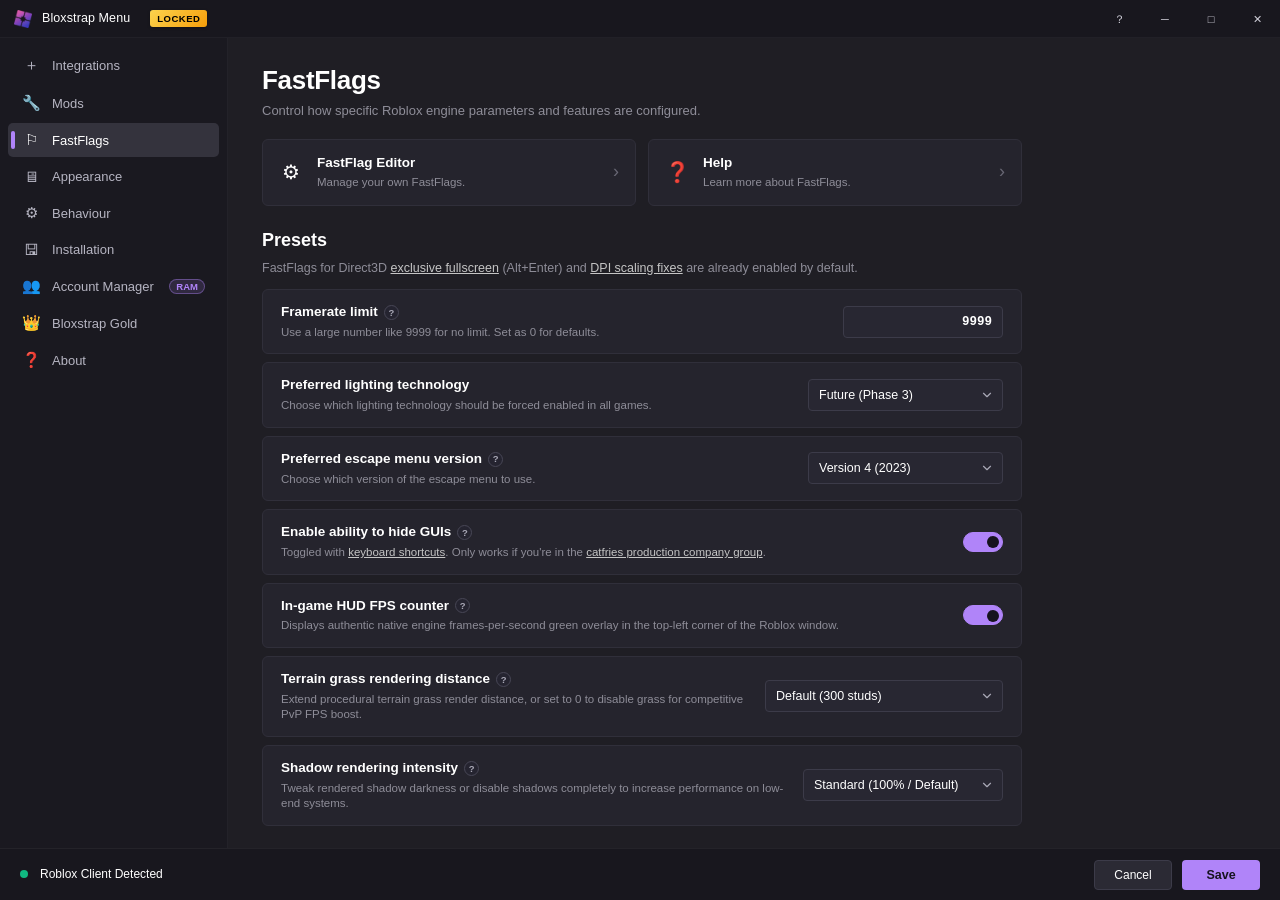
==== commit 769ba3c2: "feat: expand RAM functionality and add extensive FastFlag & engine tweaks" ====
--- a/Bloxstrap-Mac/Resources/ui/index.html
+++ b/Bloxstrap-Mac/Resources/ui/index.html
@@ -729,6 +729,101 @@
       display: flex;
       align-items: center;
       gap: 8px;
+    }
+
+    .account-card.pinned {
+      border-color: rgba(245, 158, 11, 0.45);
+      background: linear-gradient(90deg, rgba(245, 158, 11, 0.08), var(--card-bg));
+    }
+
+    .btn-pin {
+      background: transparent;
+      border: none;
+      font-size: 15px;
+      cursor: pointer;
+      color: #767582;
+      padding: 4px;
+      border-radius: 4px;
+      transition: all 0.15s ease;
+      display: inline-flex;
+      align-items: center;
+      justify-content: center;
+    }
+
+    .btn-pin:hover {
+      color: #fcd34d;
+      transform: scale(1.15);
+    }
+
+    .btn-pin.active {
+      color: #f59e0b;
+      filter: drop-shadow(0 0 4px rgba(245, 158, 11, 0.5));
+    }
+
+    .tag-storage { background: rgba(168, 85, 247, 0.18); border: 1px solid #a855f7; color: #d8b4fe; }
+    .tag-bot { background: rgba(100, 116, 139, 0.18); border: 1px solid #64748b; color: #cbd5e1; }
+
+    .ram-batch-bar {
+      display: none;
+      align-items: center;
+      justify-content: space-between;
+      background: rgba(176, 132, 249, 0.08);
+      border: 1px solid rgba(176, 132, 249, 0.28);
+      border-radius: 6px;
+      padding: 8px 14px;
+      margin-bottom: 12px;
+      font-size: 12px;
+    }
+
+    .place-pill-badge {
+      background: rgba(59, 130, 246, 0.15);
+      border: 1px solid rgba(59, 130, 246, 0.35);
+      color: #93c5fd;
+      font-size: 10.5px;
+      font-weight: 600;
+      padding: 2px 8px;
+      border-radius: 4px;
+      cursor: pointer;
+      display: inline-flex;
+      align-items: center;
+      gap: 4px;
+      transition: all 0.12s ease;
+    }
+
+    .place-pill-badge:hover {
+      background: rgba(59, 130, 246, 0.28);
+      border-color: #60a5fa;
+      color: #ffffff;
+    }
+
+    .btn-copy-id {
+      background: rgba(255, 255, 255, 0.06);
+      border: 1px solid rgba(255, 255, 255, 0.1);
+      color: #a8a7b5;
+      font-size: 10px;
+      font-family: var(--font-mono);
+      padding: 1px 6px;
+      border-radius: 3px;
+      cursor: pointer;
+      transition: all 0.1s ease;
+    }
+
+    .btn-copy-id:hover {
+      background: rgba(255, 255, 255, 0.12);
+      color: #ffffff;
+    }
+
+    .cookie-masked-box {
+      background: #141318;
+      border: 1px solid #3c3b49;
+      border-radius: 4px;
+      padding: 10px;
+      font-family: var(--font-mono);
+      font-size: 11px;
+      word-break: break-all;
+      max-height: 120px;
+      overflow-y: auto;
+      color: #e5e5e5;
     }
 
     /* --------------------------------------------------------------------------
@@ -1747,9 +1842,10 @@
             <div class="option-desc">Choose which mouse cursor style Roblox should use.</div>
           </div>
           <select class="fluent-select" id="selectMouseCursor">
-            <option value="Default (2020)" selected>Default (2020)</option>
-            <option value="2006 (Classic)">2006 (Classic)</option>
-            <option value="2013">2013</option>
+            <option value="Default (2020)" selected>Default (2020 Modern)</option>
+            <option value="2006 (Classic)">2006 (Classic Arrow)</option>
+            <option value="2013">2013 (Skeuomorphic)</option>
+            <option value="FPS Crosshair">FPS Crosshair (Competitive Dot)</option>
           </select>
         </div>
 
@@ -1765,14 +1861,23 @@
           </label>
         </div>
 
-        <!-- Old Character Sounds + Preview -->
+        <!-- Custom Character Sounds & Preset Library -->
         <div class="option-card">
           <div class="option-info">
-            <div class="option-title">Old character sounds</div>
-            <div class="option-desc">Replaces modern character sounds with classic sounds, including the original "OOF" death sound.</div>
-          </div>
-          <div style="display: flex; align-items: center; gap: 12px;">
-            <button class="pill-btn" id="btnPreviewOof">▶ Preview</button>
+            <div class="option-title">Character death sound preset</div>
+            <div class="option-desc">Choose a sound effect to play when your character resets or dies. Includes classic 2006 OOF and meme soundboard.</div>
+          </div>
+          <div style="display: flex; align-items: center; gap: 10px;">
+            <select class="fluent-select" id="selectDeathSoundPreset" style="min-width: 170px;">
+              <option value="Classic OOF (2006)" selected>Classic OOF (2006)</option>
+              <option value="Minecraft Hurt">Minecraft Hurt</option>
+              <option value="Vine Boom">Vine Boom</option>
+              <option value="Metal Pipe">Metal Pipe Falling</option>
+              <option value="Bruh Sound Effect">Bruh Sound Effect #2</option>
+              <option value="Windows XP Error">Windows XP Error</option>
+              <option value="Muted">Muted (No Sound)</option>
+            </select>
+            <button class="pill-btn" id="btnPreviewDeathSound">▶ Preview</button>
             <label class="fluent-toggle">
               <input type="checkbox" id="toggleOof" checked>
               <span class="fluent-toggle-slider"></span>
@@ -1941,6 +2046,57 @@
             <span class="fluent-toggle-slider"></span>
           </label>
         </div>
+
+        <!-- In-game Engine HUD FPS Display (FFlagDebugDisplayFPS) -->
+        <div class="option-card">
+          <div class="option-info">
+            <div class="option-title-row">
+              <span class="option-title">In-game HUD FPS counter</span>
+              <span class="help-badge" title="Toggles Roblox native green engine FPS overlay">?</span>
+            </div>
+            <div class="option-desc">Displays authentic native engine frames-per-second green overlay in the top-left corner of the Roblox window.</div>
+          </div>
+          <label class="fluent-toggle">
+            <input type="checkbox" id="toggleShowFpsCounter" checked>
+            <span class="fluent-toggle-slider"></span>
+          </label>
+        </div>
+
+        <!-- Terrain Grass Rendering Distance (FIntFRMMaxGrassDistance) -->
+        <div class="option-card">
+          <div class="option-info">
+            <div class="option-title-row">
+              <span class="option-title">Terrain grass rendering distance</span>
+              <span class="help-badge" title="Controls procedural terrain grass draw distance in studs">?</span>
+            </div>
+            <div class="option-desc">Extend procedural terrain grass render distance, or set to 0 to disable grass for competitive PvP FPS boost.</div>
+          </div>
+          <select class="fluent-select" id="selectGrassDistance">
+            <option value="0">Disabled (0 studs / PvP FPS Boost)</option>
+            <option value="150">Low (150 studs)</option>
+            <option value="300" selected>Default (300 studs)</option>
+            <option value="600">High / Lush (600 studs)</option>
+            <option value="1000">Ultra (1000 studs / Max View)</option>
+          </select>
+        </div>
+
+        <!-- Shadow Rendering Intensity (FIntRenderShadowIntensity) -->
+        <div class="option-card">
+          <div class="option-info">
+            <div class="option-title-row">
+              <span class="option-title">Shadow rendering intensity</span>
+              <span class="help-badge" title="Adjust the intensity and darkness of world shadows">?</span>
+            </div>
+            <div class="option-desc">Tweak rendered shadow darkness or disable shadows completely to increase performance on low-end systems.</div>
+          </div>
+          <select class="fluent-select" id="selectShadowIntensity">
+            <option value="0">Disabled (0% / No Shadows)</option>
+            <option value="50">Soft Shadows (50%)</option>
+            <option value="100" selected>Standard (100% / Default)</option>
+            <option value="150">Deep Shadows (150%)</option>
+            <option value="200">Cinematic Ultra (200%)</option>
+          </select>
+        </div>
       </div>
 
       <!-- ====================================================================
@@ -2114,6 +2270,50 @@
           </label>
         </div>
 
+        <!-- Streamer Mode -->
+        <div class="option-card">
+          <div class="option-info">
+            <div class="option-title-row">
+              <span class="option-title">Streamer Mode (Privacy Protection)</span>
+              <span class="help-badge" title="Masks sensitive account data on screen and in Discord">?</span>
+            </div>
+            <div class="option-desc">Redacts Roblox usernames, user IDs, and private server Job IDs in the UI and Discord Rich Presence to prevent stream sniping.</div>
+          </div>
+          <label class="fluent-toggle">
+            <input type="checkbox" id="toggleStreamerMode">
+            <span class="fluent-toggle-slider"></span>
+          </label>
+        </div>
+
+        <!-- Disable Roblox Client Telemetry -->
+        <div class="option-card">
+          <div class="option-info">
+            <div class="option-title-row">
+              <span class="option-title">Disable client diagnostics telemetry</span>
+              <span class="help-badge" title="Blocks telemetry pings to ephemeral counters">?</span>
+            </div>
+            <div class="option-desc">Blocks Roblox telemetry requests to ephemeralcounters.api.roblox.com and ecsv2.roblox.com (FFlagDebugDisableTelemetry).</div>
+          </div>
+          <label class="fluent-toggle">
+            <input type="checkbox" id="toggleDisableTelemetry">
+            <span class="fluent-toggle-slider"></span>
+          </label>
+        </div>
+
+        <!-- Background Multi-Instance FPS Throttling -->
+        <div class="option-card">
+          <div class="option-info">
+            <div class="option-title">Background client FPS throttling</div>
+            <div class="option-desc">Limits framerate on inactive/unfocused multi-instance Roblox windows to save CPU, GPU, and battery.</div>
+          </div>
+          <select class="fluent-select" id="selectBackgroundFpsLimit">
+            <option value="0">Uncapped (Match foreground)</option>
+            <option value="15" selected>15 FPS (Battery &amp; GPU Saver)</option>
+            <option value="30">30 FPS (Balanced)</option>
+            <option value="60">60 FPS (Smooth)</option>
+          </select>
+        </div>
+
         <div class="section-title">Bootstrapper &amp; Diagnostic Debug Options</div>
         <div class="section-subtitle">Developer controls for bootstrapper deployment, package retention, and simulation.</div>
 
@@ -2297,24 +2497,43 @@
         </div>
 
         <!-- RAM Toolbar -->
-        <div class="ram-toolbar">
-          <div class="ram-search-box">
+        <div class="ram-toolbar" style="flex-wrap: wrap;">
+          <div class="ram-search-box" style="min-width: 240px;">
             <span class="ram-search-icon">🔍</span>
-            <input type="text" id="inputAccountSearch" placeholder="Search accounts by username, display name, or notes...">
+            <input type="text" id="inputAccountSearch" placeholder="Search accounts by username, display name, ID, or notes...">
+            <button id="btnClearSearch" style="position: absolute; right: 8px; background: transparent; border: none; color: #8e8d98; cursor: pointer; display: none;">✕</button>
           </div>
           <div class="tag-filter-pills">
             <div class="tag-pill active" data-tag="all">All</div>
+            <div class="tag-pill" data-tag="pinned">📌 Pinned</div>
             <div class="tag-pill" data-tag="Main">Main</div>
             <div class="tag-pill" data-tag="Alt">Alt</div>
             <div class="tag-pill" data-tag="Farming">Farming</div>
             <div class="tag-pill" data-tag="Bank">Bank</div>
             <div class="tag-pill" data-tag="Trading">Trading</div>
-          </div>
-          <div style="display: flex; gap: 8px;">
+            <div class="tag-pill" data-tag="Storage">Storage</div>
+          </div>
+          <div style="display: flex; gap: 8px; flex-wrap: wrap;">
             <button class="pill-btn primary" id="btnOpenAddAccountModal">＋ Add Account</button>
             <button class="pill-btn gold" id="btnOpenDirectJoinModal">🌐 Direct Join</button>
-            <button class="pill-btn" id="btnRestoreSampleAlts" title="Load sample accounts with verified Roblox avatars">✨ Reset Sample Alts</button>
             <button class="pill-btn" id="btnLaunchAllAccounts" title="Launch all accounts simultaneously">🚀 Launch All</button>
+            <button class="pill-btn" id="btnOpenImportAccounts" title="Import accounts from JSON">📥 Import</button>
+            <button class="pill-btn" id="btnExportAccounts" title="Export accounts to JSON">📤 Export</button>
+            <button class="pill-btn" id="btnRestoreSampleAlts" title="Reset sample accounts">✨ Reset Alts</button>
+          </div>
+        </div>
+
+        <!-- RAM Batch Action Bar (Shown when accounts are selected) -->
+        <div class="ram-batch-bar" id="ramBatchBar">
+          <div style="display: flex; align-items: center; gap: 10px;">
+            <label style="display: flex; align-items: center; gap: 6px; cursor: pointer; font-weight: 600; color: #ffffff;">
+              <input type="checkbox" id="checkSelectAllAccounts"> Select All
+            </label>
+            <span id="batchCountBadge" style="color: #c5c5c5;">(0 selected)</span>
+          </div>
+          <div style="display: flex; gap: 8px;">
+            <button class="pill-btn gold" id="btnBatchLaunch">🚀 Launch Selected</button>
+            <button class="pill-btn danger" id="btnBatchDelete">🗑 Delete Selected</button>
           </div>
         </div>
 
@@ -2557,6 +2776,8 @@
             <option value="Farming">Farming (Auto-farm)</option>
             <option value="Bank">Bank (Storage/Currency)</option>
             <option value="Trading">Trading (Rare items)</option>
+            <option value="Storage">Storage (Inventory)</option>
+            <option value="Bot">Bot (Automation)</option>
           </select>
         </div>
         <div class="form-group">
@@ -2565,15 +2786,88 @@
         </div>
       </div>
 
+      <!-- Default Place ID -->
       <div class="form-group" style="margin-bottom: 12px;">
-        <div class="form-label">Session Cookie (.ROBLOSECURITY - Optional)</div>
-        <input type="password" class="fluent-input" id="modalCookie" placeholder="_|WARNING:-DO-NOT-SHARE-THIS..." style="width: 100%;">
-        <div style="font-size: 10.5px; color: #8e8d98; margin-top: 2px;">Stored encrypted locally in macOS Application Support for 1-click RAM authentication.</div>
+        <div class="form-label">Default Place ID / Experience (Optional)</div>
+        <input type="text" class="fluent-input mono" id="modalDefaultPlace" placeholder="e.g. 2753915549" style="width: 100%; text-align: left;">
+        <div style="display: flex; gap: 6px; margin-top: 6px; flex-wrap: wrap;">
+          <button type="button" class="tag-pill" data-modal-place="2753915549">Blox Fruits</button>
+          <button type="button" class="tag-pill" data-modal-place="8737899170">Pet Sim 99</button>
+          <button type="button" class="tag-pill" data-modal-place="4924922222">Brookhaven</button>
+          <button type="button" class="tag-pill" data-modal-place="6516141723">Doors</button>
+          <button type="button" class="tag-pill" data-modal-place="189707">Natural Disaster</button>
+          <button type="button" class="tag-pill" data-modal-place="6872265039">BedWars</button>
+          <button type="button" class="tag-pill" data-modal-place="13772394625">Blade Ball</button>
+        </div>
       </div>
+
+      <!-- Session Cookie with Eye Toggle & Paste -->
+      <div class="form-group" style="margin-bottom: 12px;">
+        <div style="display: flex; justify-content: space-between; align-items: center;">
+          <span class="form-label">Session Cookie (.ROBLOSECURITY - Optional)</span>
+          <span style="font-size: 10.5px; color: #10b981;">🔒 Encrypted Locally Only</span>
+        </div>
+        <div style="display: flex; gap: 8px;">
+          <input type="password" class="fluent-input" id="modalCookie" placeholder="_|WARNING:-DO-NOT-SHARE-THIS..." style="flex: 1;">
+          <button type="button" class="pill-btn" id="btnToggleCookieVisibility" title="Show / Hide Cookie">👁</button>
+          <button type="button" class="pill-btn" id="btnPasteCookie" title="Paste from clipboard">📋 Paste</button>
+        </div>
+        <div style="font-size: 10.5px; color: #8e8d98; margin-top: 3px;">Stored strictly locally in macOS Application Support for 1-click RAM authentication.</div>
+      </div>
+
+      <!-- Pin Checkbox -->
+      <label style="display: flex; align-items: center; gap: 8px; font-size: 12px; color: #fcd34d; margin-bottom: 16px; cursor: pointer;">
+        <input type="checkbox" id="modalPinAccount"> 📌 Pin this account to the top of the manager
+      </label>
 
       <div class="modal-actions">
         <button class="pill-btn" id="btnCancelAccountModal">Cancel</button>
         <button class="pill-btn primary" id="btnSaveAccountModal">Save Account</button>
+      </div>
+    </div>
+  </div>
+
+  <!-- ========================================================================
+       MODAL: VIEW / EDIT COOKIE (.ROBLOSECURITY)
+       ======================================================================== -->
+  <div class="modal-overlay" id="cookieViewModal" style="display: none; z-index: 1350;">
+    <div class="modal-card">
+      <div class="modal-title" id="cookieViewTitle">Session Cookie (.ROBLOSECURITY)</div>
+      <div class="modal-desc" id="cookieViewDesc">Inspect or update the authentication cookie for this account profile.</div>
+
+      <div class="form-group" style="margin-bottom: 14px;">
+        <div style="display: flex; justify-content: space-between; margin-bottom: 4px;">
+          <span class="form-label">Cookie Value</span>
+          <button class="pill-btn" id="btnToggleCookieViewMask" style="padding: 2px 8px; font-size: 11px;">👁 Toggle Mask</button>
+        </div>
+        <div class="cookie-masked-box" id="cookieViewContent">●●●●●●●●●●●●●●●●●●●●●●●●●●●●●●●●●●●●●●●●</div>
+      </div>
+
+      <div class="modal-actions" style="justify-content: space-between;">
+        <button class="pill-btn danger" id="btnClearAccountCookie">Clear Cookie</button>
+        <div style="display: flex; gap: 8px;">
+          <button class="pill-btn" id="btnCloseCookieView">Close</button>
+          <button class="pill-btn gold" id="btnCopyViewCookie">📋 Copy Cookie</button>
+        </div>
+      </div>
+    </div>
+  </div>
+
+  <!-- ========================================================================
+       MODAL: IMPORT ACCOUNTS JSON
+       ======================================================================== -->
+  <div class="modal-overlay" id="importAccountsModal" style="display: none; z-index: 1350;">
+    <div class="modal-card">
+      <div class="modal-title">Import Roblox Accounts (JSON)</div>
+      <div class="modal-desc">Paste accounts JSON from a backup or ic3w0lf Roblox Account Manager export.</div>
+
+      <div class="form-group" style="margin-bottom: 14px;">
+        <textarea id="importAccountsTextarea" class="fluent-input mono" placeholder='[&#10;  { "username": "pizzaboxer", "displayName": "Dev", "userId": "6276777", "tag": "Main" }&#10;]' style="width: 100%; height: 160px; resize: vertical; font-size: 11px; padding: 10px;"></textarea>
+      </div>
+
+      <div class="modal-actions">
+        <button class="pill-btn" id="btnCancelImportModal">Cancel</button>
+        <button class="pill-btn primary" id="btnExecuteImportAccounts">📥 Import Accounts</button>
       </div>
     </div>
   </div>
@@ -2862,27 +3156,34 @@
       vipKey: "",
       hasSeenWelcomeIntro: false,
       
-      // FastFlags
+      // FastFlags & Graphics Tweaks
       targetFps: 9999,
       preferredLighting: "Future (Phase 3)",
       escapeMenuVersion: "Version 4 (2023)",
       hideGuisEnabled: true,
+      showFpsCounter: true,
+      grassDistance: 300,
+      shadowIntensity: 100,
       
       // Mods & Modern Engine Settings
       preserveRenderingQualityDpi: true,
       textureQuality: "Default",
       customDeathSound: true,
+      deathSoundPreset: "Classic OOF (2006)",
       mouseCursor: "Default (2020)",
       oldAvatarBackground: false,
       emojiFont: "Default",
+      titlebarDelay: 350,
       
-      // Integrations
+      // Integrations & Privacy
       activityTrackingEnabled: true,
       showServerDetailsEnabled: true,
       dontExitToDesktopApp: true,
       discordActivityEnabled: true,
       discordActivityJoinEnabled: true,
       discordAccountOnProfile: true,
+      streamerMode: false,
+      backgroundFpsLimit: 15,
       
       // Appearance
       theme: "Dark (Windows 11 Mica)",
@@ -2897,6 +3198,7 @@
       backgroundUpdates: true,
       forceRobloxReinstall: false,
       telemetryEnabled: false,
+      disableTelemetry: false,
       
       // Bootstrapper Debug Options
       developerMode: false,
@@ -2918,6 +3220,10 @@
     let activeTagFilter = "all";
     let activeSearchQuery = "";
     let lookupDebounceTimer = null;
+    let selectedAccountIds = new Set();
+    let viewingCookieAccountId = null;
+    let cookieIsMasked = true;
+    let audioCtx = null;
 
     // Post message to Swift host
     function sendToHost(action, payload = {}) {
@@ -2977,6 +3283,12 @@
       document.getElementById("selectLighting").value = appState.preferredLighting;
       document.getElementById("selectEscapeMenu").value = appState.escapeMenuVersion;
       document.getElementById("toggleHideGuis").checked = appState.hideGuisEnabled;
+      const toggleFpsCounter = document.getElementById("toggleShowFpsCounter");
+      if (toggleFpsCounter) toggleFpsCounter.checked = appState.showFpsCounter !== false;
+      const selectGrass = document.getElementById("selectGrassDistance");
+      if (selectGrass) selectGrass.value = String(appState.grassDistance !== undefined ? appState.grassDistance : 300);
+      const selectShadow = document.getElementById("selectShadowIntensity");
+      if (selectShadow) selectShadow.value = String(appState.shadowIntensity !== undefined ? appState.shadowIntensity : 100);
 
       // Mods & Modern Engine Settings Tab
       const preserveDpiToggle = document.getElementById("togglePreserveDpi");
@@ -2984,10 +3296,14 @@
       const textureQualitySelect = document.getElementById("selectTextureQuality");
       if (textureQualitySelect) textureQualitySelect.value = appState.textureQuality || "Default";
 
-      document.getElementById("toggleOof").checked = appState.customDeathSound;
+      document.getElementById("toggleOof").checked = appState.customDeathSound !== false;
+      const selectDeathSound = document.getElementById("selectDeathSoundPreset");
+      if (selectDeathSound) selectDeathSound.value = appState.deathSoundPreset || "Classic OOF (2006)";
       document.getElementById("selectMouseCursor").value = appState.mouseCursor || "Default (2020)";
       document.getElementById("toggleOldAvatarBg").checked = !!appState.oldAvatarBackground;
       document.getElementById("selectEmojiFont").value = appState.emojiFont || "Default";
+      const selectDelay = document.getElementById("selectTitlebarDelay");
+      if (selectDelay) selectDelay.value = String(appState.titlebarDelay !== undefined ? appState.titlebarDelay : 350);
 
       // Integrations Tab
       document.getElementById("toggleActivityTracking").checked = appState.activityTrackingEnabled !== false;
@@ -3010,6 +3326,12 @@
       document.getElementById("toggleBackgroundUpdates").checked = appState.backgroundUpdates !== false;
       document.getElementById("toggleForceReinstall").checked = !!appState.forceRobloxReinstall;
       document.getElementById("toggleTelemetry").checked = !!appState.telemetryEnabled;
+      const toggleStreamer = document.getElementById("toggleStreamerMode");
+      if (toggleStreamer) toggleStreamer.checked = !!appState.streamerMode;
+      const toggleDisTelem = document.getElementById("toggleDisableTelemetry");
+      if (toggleDisTelem) toggleDisTelem.checked = appState.disableTelemetry !== false;
+      const selectBgFps = document.getElementById("selectBackgroundFpsLimit");
+      if (selectBgFps) selectBgFps.value = String(appState.backgroundFpsLimit !== undefined ? appState.backgroundFpsLimit : 15);
 
       // Bootstrapper Debug Options
       const toggleDev = document.getElementById("toggleDeveloperMode");
@@ -3038,6 +3360,103 @@
       renderAccountsList();
     }
 
+    function maskIfStreamer(str, isUsername = false) {
+      if (!appState.streamerMode) return str;
+      if (!str) return "";
+      if (isUsername) return "@***";
+      if (str.length <= 2) return "**";
+      return str[0] + "***" + str[str.length - 1];
+    }
+
+    function playPreviewSoundPreset(preset) {
+      if (preset === "Muted") {
+        showToast("🔇 Audio is muted (no sound)");
+        return;
+      }
+      if (preset === "Classic OOF (2006)") {
+        sendToHost("playOof");
+        return;
+      }
+      try {
+        if (!audioCtx) {
+          audioCtx = new (window.AudioContext || window.webkitAudioContext)();
+        }
+        if (audioCtx.state === "suspended") {
+          audioCtx.resume();
+        }
+        const now = audioCtx.currentTime;
+        
+        if (preset === "Vine Boom") {
+          const osc = audioCtx.createOscillator();
+          const gain = audioCtx.createGain();
+          osc.type = "sine";
+          osc.frequency.setValueAtTime(80, now);
+          osc.frequency.exponentialRampToValueAtTime(20, now + 0.8);
+          gain.gain.setValueAtTime(0.9, now);
+          gain.gain.exponentialRampToValueAtTime(0.001, now + 1.2);
+          osc.connect(gain);
+          gain.connect(audioCtx.destination);
+          osc.start(now);
+          osc.stop(now + 1.2);
+        } else if (preset === "Metal Pipe") {
+          [440, 880, 1320, 1760, 2200].forEach((freq, idx) => {
+            const osc = audioCtx.createOscillator();
+            const gain = audioCtx.createGain();
+            osc.type = idx % 2 === 0 ? "sawtooth" : "square";
+            osc.frequency.setValueAtTime(freq + (Math.random() * 15), now);
+            gain.gain.setValueAtTime(0.12 / (idx + 1), now);
+            gain.gain.exponentialRampToValueAtTime(0.0001, now + 0.9 + idx * 0.15);
+            osc.connect(gain);
+            gain.connect(audioCtx.destination);
+            osc.start(now);
+            osc.stop(now + 1.2);
+          });
+        } else if (preset === "Minecraft Hurt") {
+          const osc = audioCtx.createOscillator();
+          const gain = audioCtx.createGain();
+          osc.type = "sawtooth";
+          osc.frequency.setValueAtTime(170, now);
+          osc.frequency.exponentialRampToValueAtTime(55, now + 0.28);
+          gain.gain.setValueAtTime(0.4, now);
+          gain.gain.linearRampToValueAtTime(0.01, now + 0.3);
+          osc.connect(gain);
+          gain.connect(audioCtx.destination);
+          osc.start(now);
+          osc.stop(now + 0.32);
+        } else if (preset === "Bruh Sound Effect") {
+          const osc = audioCtx.createOscillator();
+          const gain = audioCtx.createGain();
+          osc.type = "triangle";
+          osc.frequency.setValueAtTime(300, now);
+          osc.frequency.exponentialRampToValueAtTime(120, now + 0.55);
+          gain.gain.setValueAtTime(0.45, now);
+          gain.gain.exponentialRampToValueAtTime(0.01, now + 0.6);
+          osc.connect(gain);
+          gain.connect(audioCtx.destination);
+          osc.start(now);
+          osc.stop(now + 0.65);
+        } else if (preset === "Windows XP Error") {
+          [370, 554].forEach(f => {
+            const osc = audioCtx.createOscillator();
+            const gain = audioCtx.createGain();
+            osc.type = "sine";
+            osc.frequency.setValueAtTime(f, now);
+            gain.gain.setValueAtTime(0.25, now);
+            gain.gain.exponentialRampToValueAtTime(0.001, now + 0.5);
+            osc.connect(gain);
+            gain.connect(audioCtx.destination);
+            osc.start(now);
+            osc.stop(now + 0.55);
+          });
+        } else {
+          sendToHost("playOof");
+        }
+      } catch (err) {
+        console.warn("WebAudio synthesis error:", err);
+        sendToHost("playOof");
+      }
+    }
+
     function renderInstancesList() {
       const container = document.getElementById("instancesList");
       const statusText = document.getElementById("instanceStatusText");
@@ -3095,38 +3514,69 @@
         document.getElementById("btnEmptySample")?.addEventListener("click", () => sendToHost("resetSampleAccounts"));
 
         quickContainer.innerHTML = '<div style="color: #686774; font-size: 11px; padding: 6px;">No saved accounts. Click "+ Add Alt Profile".</div>';
+        const batchBar = document.getElementById("ramBatchBar");
+        if (batchBar) batchBar.style.display = "none";
         return;
       }
 
+      // Sort accounts: pinned first, then alphabetical by displayName
+      const sortedAccounts = [...accounts].sort((a, b) => {
+        const aPinned = a.isPinned ? 1 : 0;
+        const bPinned = b.isPinned ? 1 : 0;
+        if (bPinned !== aPinned) return bPinned - aPinned;
+        return (a.displayName || a.username || "").localeCompare(b.displayName || b.username || "");
+      });
+
       // Filter accounts based on query and tag
-      const filtered = accounts.filter(acc => {
-        const matchesTag = (activeTagFilter === "all" || (acc.tag && acc.tag.toLowerCase() === activeTagFilter.toLowerCase()));
+      const filtered = sortedAccounts.filter(acc => {
+        let matchesTag = false;
+        if (activeTagFilter === "all") {
+          matchesTag = true;
+        } else if (activeTagFilter === "pinned") {
+          matchesTag = !!acc.isPinned;
+        } else {
+          matchesTag = (acc.tag && acc.tag.toLowerCase() === activeTagFilter.toLowerCase());
+        }
         const matchesQuery = (!activeSearchQuery || 
           (acc.username && acc.username.toLowerCase().includes(activeSearchQuery)) ||
           (acc.displayName && acc.displayName.toLowerCase().includes(activeSearchQuery)) ||
+          (acc.userId && acc.userId.toLowerCase().includes(activeSearchQuery)) ||
+          (acc.defaultPlaceId && acc.defaultPlaceId.toLowerCase().includes(activeSearchQuery)) ||
           (acc.note && acc.note.toLowerCase().includes(activeSearchQuery))
         );
         return matchesTag && matchesQuery;
       });
 
+      // Update Batch Bar
+      const batchBar = document.getElementById("ramBatchBar");
+      const batchCount = document.getElementById("batchCountBadge");
+      const checkSelectAll = document.getElementById("checkSelectAllAccounts");
+      if (batchBar && batchCount) {
+        batchCount.textContent = `(${selectedAccountIds.size} selected)`;
+        batchBar.style.display = selectedAccountIds.size > 0 ? "flex" : "none";
+        if (checkSelectAll) {
+          checkSelectAll.checked = (filtered.length > 0 && selectedAccountIds.size === filtered.length);
+        }
+      }
+
       if (filtered.length === 0) {
         fullContainer.innerHTML = '<div class="option-card" style="color: #8e8d98; font-size: 13px; text-align: center; padding: 24px;">No accounts match your filter criteria.</div>';
       }
 
-      accounts.forEach(acc => {
-        // Quick panel item in Gold Tab
+      // Quick Panel in Gold Tab
+      sortedAccounts.forEach(acc => {
         const qItem = document.createElement("div");
         qItem.className = "instance-item";
         qItem.innerHTML = `
           <div class="instance-item-title">
-            <span>👤</span>
-            <span>${escapeHtml(acc.displayName)} (@${escapeHtml(acc.username)})</span>
+            <span>${acc.isPinned ? '📌' : '👤'}</span>
+            <span>${escapeHtml(appState.streamerMode ? maskIfStreamer(acc.displayName) : acc.displayName)} (${escapeHtml(appState.streamerMode ? maskIfStreamer(acc.username, true) : '@' + acc.username)})</span>
             <span class="account-tag-badge tag-${(acc.tag || 'alt').toLowerCase()}">${escapeHtml(acc.tag || 'Alt')}</span>
           </div>
           <button class="pill-btn primary" style="padding: 2px 8px; font-size: 10.5px;">▶ Launch Alt</button>
         `;
         qItem.querySelector("button").addEventListener("click", () => {
-          sendToHost("launchAccount", { id: acc.id, username: acc.username });
+          sendToHost("launchAccount", { id: acc.id, username: acc.username, placeId: acc.defaultPlaceId });
         });
         quickContainer.appendChild(qItem);
 
@@ -3137,53 +3587,117 @@
         joinSelect.appendChild(opt);
       });
 
+      // Full Cards in RAM Tab
       filtered.forEach(acc => {
         const card = document.createElement("div");
-        card.className = "account-card";
+        card.className = "account-card" + (acc.isPinned ? " pinned" : "");
         const tagClass = `tag-${(acc.tag || 'alt').toLowerCase()}`;
         const avatarSrc = acc.avatarUrl && acc.avatarUrl.length > 10 ? acc.avatarUrl : `https://tr.rbxcdn.com/30DAY-AvatarHeadshot-310966282D3529E36976BF6B07B1DC90-Png/150/150/AvatarHeadshot/Png/noFilter`;
 
+        const displayNameText = appState.streamerMode ? maskIfStreamer(acc.displayName) : acc.displayName;
+        const usernameText = appState.streamerMode ? maskIfStreamer(acc.username, true) : `@${acc.username}`;
+        const userIdText = appState.streamerMode ? "[REDACTED]" : (acc.userId || "1");
+
         card.innerHTML = `
           <div class="account-card-left">
+            <input type="checkbox" class="ram-card-checkbox" data-id="${escapeHtml(acc.id)}" ${selectedAccountIds.has(acc.id) ? "checked" : ""} style="cursor: pointer; margin-right: 4px;">
             <img class="account-avatar" src="${escapeHtml(avatarSrc)}" alt="${escapeHtml(acc.username)}" onerror="this.src='https://tr.rbxcdn.com/30DAY-AvatarHeadshot-310966282D3529E36976BF6B07B1DC90-Png/150/150/AvatarHeadshot/Png/noFilter'">
             <div class="account-meta">
               <div class="account-title-row">
-                <span class="account-display-name">${escapeHtml(acc.displayName)}</span>
-                <span class="account-username">@${escapeHtml(acc.username)}</span>
+                ${acc.isPinned ? '<span style="background: rgba(245, 158, 11, 0.2); color: #fcd34d; border: 1px solid rgba(245, 158, 11, 0.4); border-radius: 4px; padding: 2px 6px; font-size: 10px; font-weight: 700;">📌 PINNED</span>' : ''}
+                <span class="account-display-name">${escapeHtml(displayNameText)}</span>
+                <span class="account-username">${escapeHtml(usernameText)}</span>
                 <span class="account-tag-badge ${tagClass}">${escapeHtml(acc.tag || 'Alt')}</span>
-                <span style="font-size: 10px; color: #767582; font-family: var(--font-mono);">ID: ${escapeHtml(acc.userId || '1')}</span>
+                <span style="font-size: 10px; color: #767582; font-family: var(--font-mono);">ID: ${escapeHtml(userIdText)}</span>
               </div>
               <div class="account-note">${escapeHtml(acc.note || 'No notes specified')}</div>
               <div class="account-status-row">
-                <div class="account-status-dot"></div>
-                <span style="color: #10b981; font-weight: 600;">Ready for launch</span>
+                <div class="account-status-dot" style="${acc.status === 'In Game' ? 'background: #3b82f6;' : ''}"></div>
+                <span style="color: ${acc.status === 'In Game' ? '#60a5fa' : '#10b981'}; font-weight: 600;">${escapeHtml(acc.status || 'Ready for launch')}</span>
+                <span style="color: #8e8d98; font-size: 11px;">• Last: ${escapeHtml(acc.lastLaunched || 'Never')}</span>
+                ${acc.cookie ? '<span style="color: #10b981; font-size: 11px; margin-left: 6px;">🔒 Cookie Saved</span>' : ''}
               </div>
+              ${acc.defaultPlaceId ? `
+                <div style="margin-top: 6px;">
+                  <button class="pill-btn gold btn-card-default-place" title="1-Click Launch into default place" style="padding: 2px 8px; font-size: 10.5px;">🎮 Join Place: ${escapeHtml(acc.defaultPlaceId)}</button>
+                </div>
+              ` : ''}
             </div>
           </div>
           <div class="account-actions">
+            <button class="pill-btn btn-card-pin" style="${acc.isPinned ? 'background: rgba(245, 158, 11, 0.2); border-color: #f59e0b; color: #fcd34d;' : ''}">${acc.isPinned ? '📌 Pinned' : '📌 Pin'}</button>
             <button class="pill-btn primary btn-card-launch">▶ Launch</button>
-            <button class="pill-btn gold btn-card-join">🌐 Join Place</button>
+            <button class="pill-btn gold btn-card-join">🌐 Join</button>
+            <button class="pill-btn btn-card-cookie" title="View / Edit Session Cookie">🔒 Cookie</button>
+            <button class="pill-btn btn-card-copy" title="Copy Profile URL">📋 Copy</button>
             <button class="pill-btn btn-card-edit">✏ Edit</button>
             <button class="pill-btn danger btn-card-delete">🗑</button>
           </div>
         `;
 
+        // Checkbox toggle
+        card.querySelector(".ram-card-checkbox").addEventListener("change", (e) => {
+          if (e.target.checked) {
+            selectedAccountIds.add(acc.id);
+          } else {
+            selectedAccountIds.delete(acc.id);
+          }
+          const bBar = document.getElementById("ramBatchBar");
+          const bCount = document.getElementById("batchCountBadge");
+          const cAll = document.getElementById("checkSelectAllAccounts");
+          if (bBar && bCount) {
+            bCount.textContent = `(${selectedAccountIds.size} selected)`;
+            bBar.style.display = selectedAccountIds.size > 0 ? "flex" : "none";
+            if (cAll) cAll.checked = (filtered.length > 0 && selectedAccountIds.size === filtered.length);
+          }
+        });
+
+        // Pin Button
+        card.querySelector(".btn-card-pin").addEventListener("click", () => {
+          acc.isPinned = !acc.isPinned;
+          sendToHost("togglePinAccount", { id: acc.id });
+          renderAccountsList();
+        });
+
+        // Launch
         card.querySelector(".btn-card-launch").addEventListener("click", () => {
-          sendToHost("launchAccount", { id: acc.id, username: acc.username });
+          sendToHost("launchAccount", { id: acc.id, username: acc.username, placeId: acc.defaultPlaceId });
         });
 
+        // Default Place Pill
+        const defaultPlaceBtn = card.querySelector(".btn-card-default-place");
+        if (defaultPlaceBtn) {
+          defaultPlaceBtn.addEventListener("click", () => {
+            sendToHost("launchAccount", { id: acc.id, username: acc.username, placeId: acc.defaultPlaceId });
+          });
+        }
+
+        // Direct Join
         card.querySelector(".btn-card-join").addEventListener("click", () => {
           openDirectJoinModal(acc.id);
         });
 
+        // Cookie Modal
+        card.querySelector(".btn-card-cookie").addEventListener("click", () => {
+          openCookieViewModal(acc);
+        });
+
+        // Copy Profile URL
+        card.querySelector(".btn-card-copy").addEventListener("click", () => {
+          const profileUrl = `https://www.roblox.com/users/${acc.userId}/profile`;
+          sendToHost("copyToClipboard", { text: profileUrl, label: `@${acc.username}'s Profile URL` });
+        });
+
+        // Edit
         card.querySelector(".btn-card-edit").addEventListener("click", () => {
           openEditAccountModal(acc);
         });
 
+        // Delete
         card.querySelector(".btn-card-delete").addEventListener("click", () => {
           if (confirm(`Are you sure you want to delete profile @${acc.username}?`)) {
-            // Immediate local update
             appState.accounts = (appState.accounts || []).filter(a => a.id !== acc.id);
+            selectedAccountIds.delete(acc.id);
             renderAccountsList();
             sendToHost("deleteAccount", { id: acc.id });
           }
@@ -3218,11 +3732,26 @@
       document.querySelector('[data-tab="accounts"]').click();
     });
 
-    // --- RAM TOOLBAR INTERACTIONS ---
-    document.getElementById("inputAccountSearch").addEventListener("input", (e) => {
+    // --- RAM TOOLBAR & SEARCH INTERACTIONS ---
+    const searchInput = document.getElementById("inputAccountSearch");
+    const clearSearchBtn = document.getElementById("btnClearSearch");
+
+    searchInput.addEventListener("input", (e) => {
       activeSearchQuery = e.target.value.trim().toLowerCase();
+      if (clearSearchBtn) {
+        clearSearchBtn.style.display = activeSearchQuery.length > 0 ? "block" : "none";
+      }
       renderAccountsList();
     });
+
+    if (clearSearchBtn) {
+      clearSearchBtn.addEventListener("click", () => {
+        searchInput.value = "";
+        activeSearchQuery = "";
+        clearSearchBtn.style.display = "none";
+        renderAccountsList();
+      });
+    }
 
     document.querySelectorAll(".tag-pill").forEach(pill => {
       if (pill.dataset.tag) {
@@ -3248,9 +3777,143 @@
         return;
       }
       accounts.forEach(acc => {
-        sendToHost("launchAccount", { id: acc.id, username: acc.username });
+        sendToHost("launchAccount", { id: acc.id, username: acc.username, placeId: acc.defaultPlaceId });
       });
       showToast(`🚀 Launched ${accounts.length} isolated account instances!`);
+    });
+
+    // --- RAM BATCH CONTROLS ---
+    const selectAllCheckbox = document.getElementById("checkSelectAllAccounts");
+    if (selectAllCheckbox) {
+      selectAllCheckbox.addEventListener("change", (e) => {
+        const checked = e.target.checked;
+        const accounts = appState.accounts || [];
+        if (checked) {
+          accounts.forEach(a => selectedAccountIds.add(a.id));
+        } else {
+          selectedAccountIds.clear();
+        }
+        renderAccountsList();
+      });
+    }
+
+    const batchLaunchBtn = document.getElementById("btnBatchLaunch");
+    if (batchLaunchBtn) {
+      batchLaunchBtn.addEventListener("click", () => {
+        if (selectedAccountIds.size === 0) return;
+        const toLaunch = (appState.accounts || []).filter(a => selectedAccountIds.has(a.id));
+        const payload = toLaunch.map(a => ({ id: a.id, username: a.username, placeId: a.defaultPlaceId }));
+        sendToHost("launchSelectedAccounts", { accounts: payload });
+        showToast(`🚀 Launching ${toLaunch.length} selected accounts...`);
+      });
+    }
+
+    const batchDeleteBtn = document.getElementById("btnBatchDelete");
+    if (batchDeleteBtn) {
+      batchDeleteBtn.addEventListener("click", () => {
+        if (selectedAccountIds.size === 0) return;
+        if (confirm(`Are you sure you want to delete ${selectedAccountIds.size} selected accounts?`)) {
+          const ids = Array.from(selectedAccountIds);
+          appState.accounts = (appState.accounts || []).filter(a => !selectedAccountIds.has(a.id));
+          selectedAccountIds.clear();
+          renderAccountsList();
+          sendToHost("deleteMultipleAccounts", { ids });
+        }
+      });
+    }
+
+    // --- COOKIE VIEW MODAL ---
+    function openCookieViewModal(acc) {
+      viewingCookieAccountId = acc.id;
+      cookieIsMasked = true;
+      document.getElementById("cookieViewTitle").textContent = `Session Cookie (@${acc.username})`;
+      document.getElementById("cookieViewDesc").textContent = `Local .ROBLOSECURITY token for ${acc.displayName} (User ID: ${acc.userId})`;
+      updateCookieViewDisplay(acc.cookie || "");
+      document.getElementById("cookieViewModal").style.display = "flex";
+    }
+
+    function updateCookieViewDisplay(cookie) {
+      const content = document.getElementById("cookieViewContent");
+      if (!cookie) {
+        content.textContent = "(No session cookie stored for this account)";
+        content.style.color = "#8e8d98";
+      } else if (cookieIsMasked) {
+        content.textContent = "●".repeat(Math.min(52, cookie.length));
+        content.style.color = "#c5c5c5";
+      } else {
+        content.textContent = cookie;
+        content.style.color = "#10b981";
+      }
+    }
+
+    document.getElementById("btnToggleCookieViewMask")?.addEventListener("click", () => {
+      cookieIsMasked = !cookieIsMasked;
+      const acc = (appState.accounts || []).find(a => a.id === viewingCookieAccountId);
+      if (acc) updateCookieViewDisplay(acc.cookie || "");
+    });
+
+    document.getElementById("btnCopyViewCookie")?.addEventListener("click", () => {
+      const acc = (appState.accounts || []).find(a => a.id === viewingCookieAccountId);
+      if (acc && acc.cookie) {
+        sendToHost("copyToClipboard", { text: acc.cookie, label: `@${acc.username}'s Session Cookie` });
+      } else {
+        showToast("No cookie stored to copy.");
+      }
+    });
+
+    document.getElementById("btnClearAccountCookie")?.addEventListener("click", () => {
+      if (confirm("Remove saved session cookie for this profile?")) {
+        const acc = (appState.accounts || []).find(a => a.id === viewingCookieAccountId);
+        if (acc) {
+          acc.cookie = "";
+          updateCookieViewDisplay("");
+          sendToHost("updateAccountCookie", { id: acc.id, cookie: "" });
+          renderAccountsList();
+        }
+      }
+    });
+
+    document.getElementById("btnCloseCookieView")?.addEventListener("click", () => {
+      document.getElementById("cookieViewModal").style.display = "none";
+    });
+
+    // --- IMPORT / EXPORT ACCOUNTS ---
+    document.getElementById("btnOpenImportAccounts")?.addEventListener("click", () => {
+      document.getElementById("importAccountsTextarea").value = "";
+      document.getElementById("importAccountsModal").style.display = "flex";
+    });
+
+    document.getElementById("btnCancelImportModal")?.addEventListener("click", () => {
+      document.getElementById("importAccountsModal").style.display = "none";
+    });
+
+    document.getElementById("btnExecuteImportAccounts")?.addEventListener("click", () => {
+      const raw = document.getElementById("importAccountsTextarea").value.trim();
+      if (!raw) {
+        alert("Please paste valid accounts JSON.");
+        return;
+      }
+      try {
+        const parsed = JSON.parse(raw);
+        if (!Array.isArray(parsed)) {
+          alert("JSON must be an array of account objects.");
+          return;
+        }
+        sendToHost("importAccountsJson", { json: raw });
+        document.getElementById("importAccountsModal").style.display = "none";
+      } catch (err) {
+        alert("Invalid JSON: " + err.message);
+      }
+    });
+
+    document.getElementById("btnExportAccounts")?.addEventListener("click", () => {
+      const accounts = appState.accounts || [];
+      if (accounts.length === 0) {
+        showToast("No accounts to export.");
+        return;
+      }
+      const jsonStr = JSON.stringify(accounts, null, 2);
+      sendToHost("copyToClipboard", { text: jsonStr, label: "Roblox Accounts JSON" });
     });
 
     // --- ACCOUNT MODAL ---
@@ -3266,7 +3929,9 @@
     const modalUserId = document.getElementById("modalUserId");
     const modalTag = document.getElementById("modalTag");
     const modalNote = document.getElementById("modalNote");
+    const modalDefaultPlace = document.getElementById("modalDefaultPlace");
     const modalCookie = document.getElementById("modalCookie");
+    const modalPinAccount = document.getElementById("modalPinAccount");
 
     function openAddAccountModal() {
       accountModalTitle.textContent = "Add Account Profile";
@@ -3281,7 +3946,9 @@
       modalUserId.value = "1";
       modalTag.value = "Alt";
       modalNote.value = "";
-      modalCookie.value = "";
+      if (modalDefaultPlace) modalDefaultPlace.value = "";
+      if (modalCookie) modalCookie.value = "";
+      if (modalPinAccount) modalPinAccount.checked = false;
       accountModal.style.display = "flex";
       modalUsername.focus();
     }
@@ -3299,10 +3966,35 @@
       modalUserId.value = acc.userId || "1";
       modalTag.value = acc.tag || "Alt";
       modalNote.value = acc.note || "";
-      modalCookie.value = "";
+      if (modalDefaultPlace) modalDefaultPlace.value = acc.defaultPlaceId || "";
+      if (modalCookie) modalCookie.value = acc.cookie || "";
+      if (modalPinAccount) modalPinAccount.checked = !!acc.isPinned;
       accountModal.style.display = "flex";
       modalDisplayName.focus();
     }
+
+    // Modal place preset buttons
+    document.querySelectorAll("[data-modal-place]").forEach(btn => {
+      btn.addEventListener("click", () => {
+        if (modalDefaultPlace) modalDefaultPlace.value = btn.dataset.modalPlace;
+      });
+    });
+
+    // Cookie visibility toggle & paste
+    document.getElementById("btnToggleCookieVisibility")?.addEventListener("click", () => {
+      if (modalCookie) {
+        modalCookie.type = modalCookie.type === "password" ? "text" : "password";
+      }
+    });
+
+    document.getElementById("btnPasteCookie")?.addEventListener("click", async () => {
+      try {
+        const text = await navigator.clipboard.readText();
+        if (text && modalCookie) modalCookie.value = text.trim();
+      } catch (e) {
+        if (modalCookie) modalCookie.focus();
+      }
+    });
 
     // Auto-lookup Roblox user as user types
     modalUsername.addEventListener("input", (e) => {
@@ -3367,20 +4059,32 @@
       const avatarUrl = modalAvatarUrl.value.trim() || modalAvatarPreview.src;
       const tag = modalTag.value;
       const note = modalNote.value.trim();
+      const defaultPlaceId = modalDefaultPlace ? modalDefaultPlace.value.trim() : "";
+      const cookie = modalCookie ? modalCookie.value.trim() : "";
+      const isPinned = modalPinAccount ? modalPinAccount.checked : false;
       const id = modalAccountId.value;
 
       // Immediate local UI update for instantaneous response
       if (id) {
         const idx = (appState.accounts || []).findIndex(a => a.id === id);
         if (idx >= 0) {
-          appState.accounts[idx] = { id, username, displayName, userId, avatarUrl, tag, note, addedDate: "2026-10-23" };
+          appState.accounts[idx] = { 
+            id, username, displayName, userId, avatarUrl, tag, note,
+            defaultPlaceId, cookie, isPinned,
+            status: appState.accounts[idx].status || "Ready",
+            lastLaunched: appState.accounts[idx].lastLaunched || "Never",
+            addedDate: appState.accounts[idx].addedDate || "2026-10-23" 
+          };
         }
-        sendToHost("editAccount", { id, username, displayName, userId, avatarUrl, tag, note });
+        sendToHost("editAccount", { id, username, displayName, userId, avatarUrl, tag, note, defaultPlaceId, cookie, isPinned });
       } else {
         const newId = "acc_" + Date.now();
         if (!appState.accounts) appState.accounts = [];
-        appState.accounts.push({ id: newId, username, displayName, userId, avatarUrl, tag, note, addedDate: "2026-10-23" });
-        sendToHost("addAccount", { username, displayName, userId, avatarUrl, tag, note });
+        appState.accounts.push({ 
+          id: newId, username, displayName, userId, avatarUrl, tag, note,
+          defaultPlaceId, cookie, isPinned, status: "Ready", lastLaunched: "Never", addedDate: "2026-10-23" 
+        });
+        sendToHost("addAccount", { username, displayName, userId, avatarUrl, tag, note, defaultPlaceId, cookie, isPinned });
       }
 
       renderAccountsList();
@@ -3542,26 +4246,33 @@
     document.getElementById("btnCancel").addEventListener("click", () => sendToHost("closeWindow"));
     document.getElementById("btnSave").addEventListener("click", () => {
       sendToHost("saveSettings", {
-        // FastFlags
+        // FastFlags & Graphics Tweaks
         targetFps: parseInt(document.getElementById("inputFps").value) || 9999,
         preferredLighting: document.getElementById("selectLighting").value,
         escapeMenuVersion: document.getElementById("selectEscapeMenu").value,
         hideGuisEnabled: document.getElementById("toggleHideGuis").checked,
+        showFpsCounter: document.getElementById("toggleShowFpsCounter") ? document.getElementById("toggleShowFpsCounter").checked : true,
+        grassDistance: parseInt(document.getElementById("selectGrassDistance") ? document.getElementById("selectGrassDistance").value : "300") || 0,
+        shadowIntensity: parseInt(document.getElementById("selectShadowIntensity") ? document.getElementById("selectShadowIntensity").value : "100") || 0,
         
         // Mods & Modern Engine Settings
         preserveRenderingQualityDpi: document.getElementById("togglePreserveDpi") ? document.getElementById("togglePreserveDpi").checked : true,
         textureQuality: document.getElementById("selectTextureQuality") ? document.getElementById("selectTextureQuality").value : "Default",
+        deathSoundPreset: document.getElementById("selectDeathSoundPreset") ? document.getElementById("selectDeathSoundPreset").value : "Classic OOF (2006)",
         mouseCursor: document.getElementById("selectMouseCursor").value,
         oldAvatarBackground: document.getElementById("toggleOldAvatarBg").checked,
         emojiFont: document.getElementById("selectEmojiFont").value,
+        titlebarDelay: parseInt(document.getElementById("selectTitlebarDelay") ? document.getElementById("selectTitlebarDelay").value : "350") || 350,
         
-        // Integrations
+        // Integrations & Privacy
         activityTrackingEnabled: document.getElementById("toggleActivityTracking").checked,
         showServerDetailsEnabled: document.getElementById("toggleShowServerDetails").checked,
         dontExitToDesktopApp: document.getElementById("toggleDontExit").checked,
         discordActivityEnabled: document.getElementById("toggleDiscordActivity").checked,
         discordActivityJoinEnabled: document.getElementById("toggleDiscordJoin").checked,
         discordAccountOnProfile: document.getElementById("toggleDiscordAccount").checked,
+        streamerMode: document.getElementById("toggleStreamerMode") ? document.getElementById("toggleStreamerMode").checked : false,
+        backgroundFpsLimit: parseInt(document.getElementById("selectBackgroundFpsLimit") ? document.getElementById("selectBackgroundFpsLimit").value : "15") || 0,
         
         // Appearance
         theme: document.getElementById("selectTheme").value,
@@ -3576,6 +4287,7 @@
         backgroundUpdates: document.getElementById("toggleBackgroundUpdates").checked,
         forceRobloxReinstall: document.getElementById("toggleForceReinstall").checked,
         telemetryEnabled: document.getElementById("toggleTelemetry").checked,
+        disableTelemetry: document.getElementById("toggleDisableTelemetry") ? document.getElementById("toggleDisableTelemetry").checked : false,
         
         // Bootstrapper Debug Options
         developerMode: document.getElementById("toggleDeveloperMode") ? document.getElementById("toggleDeveloperMode").checked : false,
@@ -3592,7 +4304,11 @@
     });
 
     // --- BUTTON ACTIONS ---
-    document.getElementById("btnPreviewOof").addEventListener("click", () => sendToHost("playOof"));
+    document.getElementById("btnPreviewOof")?.addEventListener("click", () => sendToHost("playOof"));
+    document.getElementById("btnPreviewDeathSound")?.addEventListener("click", () => {
+      const preset = document.getElementById("selectDeathSoundPreset")?.value || "Classic OOF (2006)";
+      playPreviewSoundPreset(preset);
+    });
     document.getElementById("toggleOof").addEventListener("change", (e) => {
       sendToHost("toggleOof", { enabled: e.target.checked });
     });
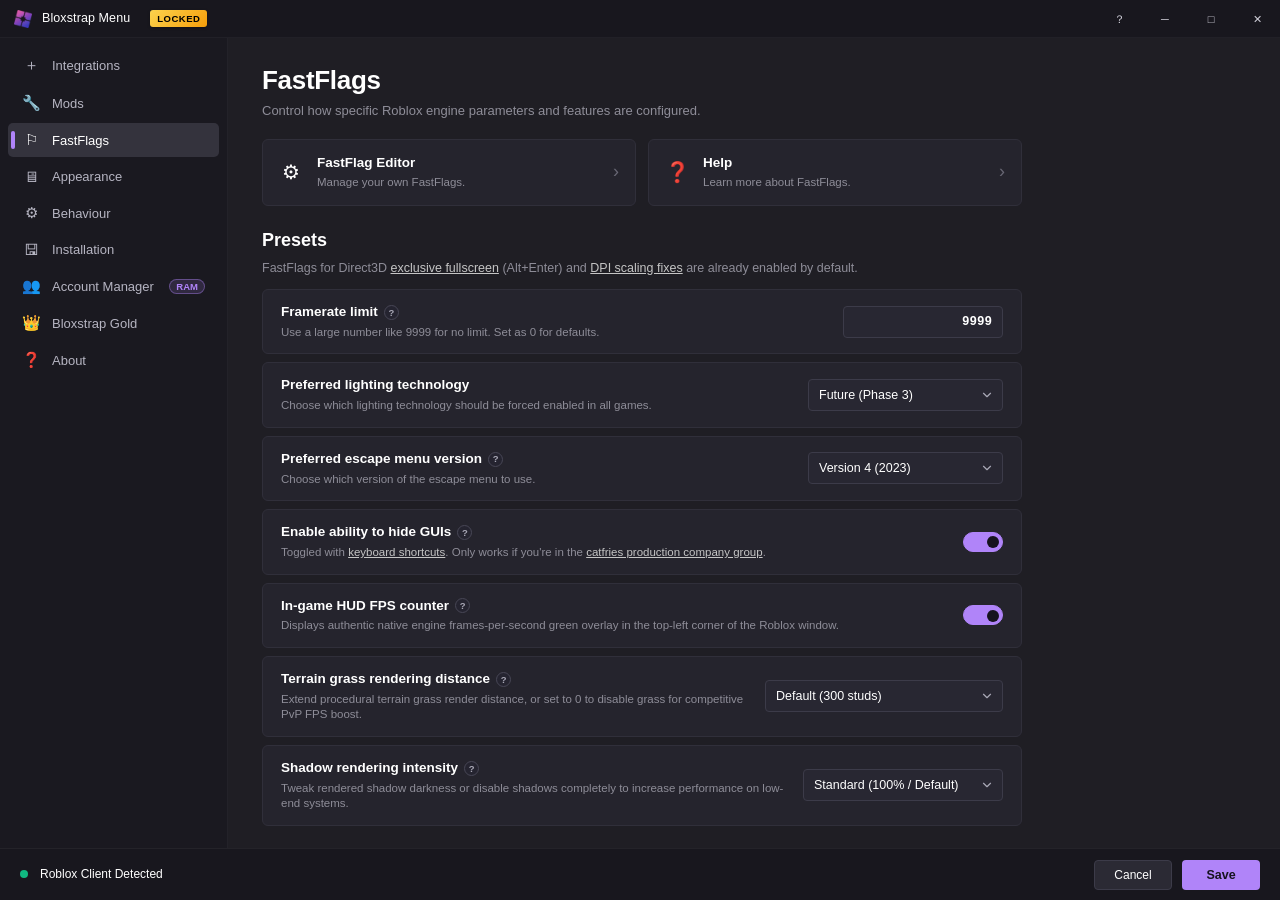
==== commit 9e7fb5f6: "fix: resolve menu reset bug, fix account deletion with in-app confirmation modal, and polish Add Acc" ====
--- a/Bloxstrap-Mac/Resources/ui/index.html
+++ b/Bloxstrap-Mac/Resources/ui/index.html
@@ -1607,6 +1607,37 @@
       justify-content: flex-end;
       gap: 10px;
       margin-top: 18px;
+    }
+
+    .place-preset-chip {
+      background: rgba(255, 255, 255, 0.05);
+      border: 1px solid rgba(255, 255, 255, 0.12);
+      color: #c5c4d2;
+      padding: 5px 12px;
+      border-radius: 16px;
+      font-size: 11px;
+      font-weight: 500;
+      cursor: pointer;
+      transition: all 0.15s ease;
+      user-select: none;
+      display: inline-flex;
+      align-items: center;
+      gap: 5px;
+    }
+
+    .place-preset-chip:hover {
+      background: rgba(245, 158, 11, 0.18);
+      border-color: rgba(245, 158, 11, 0.45);
+      color: #fcd34d;
+      transform: translateY(-1px);
+    }
+
+    .place-preset-chip.active {
+      background: rgba(245, 158, 11, 0.28);
+      border-color: #f59e0b;
+      color: #fcd34d;
+      font-weight: 700;
+      box-shadow: 0 0 10px rgba(245, 158, 11, 0.25);
     }
   </style>
 </head>
@@ -2787,42 +2818,69 @@
       </div>
 
       <!-- Default Place ID -->
-      <div class="form-group" style="margin-bottom: 12px;">
+      <div class="form-group" style="margin-bottom: 14px;">
         <div class="form-label">Default Place ID / Experience (Optional)</div>
         <input type="text" class="fluent-input mono" id="modalDefaultPlace" placeholder="e.g. 2753915549" style="width: 100%; text-align: left;">
-        <div style="display: flex; gap: 6px; margin-top: 6px; flex-wrap: wrap;">
-          <button type="button" class="tag-pill" data-modal-place="2753915549">Blox Fruits</button>
-          <button type="button" class="tag-pill" data-modal-place="8737899170">Pet Sim 99</button>
-          <button type="button" class="tag-pill" data-modal-place="4924922222">Brookhaven</button>
-          <button type="button" class="tag-pill" data-modal-place="6516141723">Doors</button>
-          <button type="button" class="tag-pill" data-modal-place="189707">Natural Disaster</button>
-          <button type="button" class="tag-pill" data-modal-place="6872265039">BedWars</button>
-          <button type="button" class="tag-pill" data-modal-place="13772394625">Blade Ball</button>
+        <div style="display: flex; gap: 7px; margin-top: 8px; flex-wrap: wrap;" id="modalPlaceChipsContainer">
+          <button type="button" class="place-preset-chip" data-modal-place="2753915549">🎮 Blox Fruits</button>
+          <button type="button" class="place-preset-chip" data-modal-place="8737899170">🐾 Pet Sim 99</button>
+          <button type="button" class="place-preset-chip" data-modal-place="4924922222">🏡 Brookhaven</button>
+          <button type="button" class="place-preset-chip" data-modal-place="6516141723">🚪 Doors</button>
+          <button type="button" class="place-preset-chip" data-modal-place="189707">🌪 Natural Disaster</button>
+          <button type="button" class="place-preset-chip" data-modal-place="6872265039">⚔️ BedWars</button>
+          <button type="button" class="place-preset-chip" data-modal-place="13772394625">⚡ Blade Ball</button>
         </div>
       </div>
 
       <!-- Session Cookie with Eye Toggle & Paste -->
-      <div class="form-group" style="margin-bottom: 12px;">
-        <div style="display: flex; justify-content: space-between; align-items: center;">
-          <span class="form-label">Session Cookie (.ROBLOSECURITY - Optional)</span>
-          <span style="font-size: 10.5px; color: #10b981;">🔒 Encrypted Locally Only</span>
+      <div class="form-group" style="margin-bottom: 14px;">
+        <div style="display: flex; justify-content: space-between; align-items: center; margin-bottom: 4px;">
+          <span class="form-label" style="margin-bottom: 0;">Session Cookie (.ROBLOSECURITY - Optional)</span>
+          <span style="font-size: 10.5px; color: #10b981; font-weight: 600;">🔒 Encrypted Locally Only</span>
         </div>
         <div style="display: flex; gap: 8px;">
-          <input type="password" class="fluent-input" id="modalCookie" placeholder="_|WARNING:-DO-NOT-SHARE-THIS..." style="flex: 1;">
-          <button type="button" class="pill-btn" id="btnToggleCookieVisibility" title="Show / Hide Cookie">👁</button>
-          <button type="button" class="pill-btn" id="btnPasteCookie" title="Paste from clipboard">📋 Paste</button>
-        </div>
-        <div style="font-size: 10.5px; color: #8e8d98; margin-top: 3px;">Stored strictly locally in macOS Application Support for 1-click RAM authentication.</div>
+          <input type="password" class="fluent-input mono" id="modalCookie" placeholder="_|WARNING:-DO-NOT-SHARE-THIS..." style="flex: 1; font-size: 11px;">
+          <button type="button" class="pill-btn" id="btnToggleCookieVisibility" style="padding: 0 12px; font-size: 11.5px;" title="Show / Hide Cookie">👁 Show</button>
+          <button type="button" class="pill-btn gold" id="btnPasteCookie" style="padding: 0 12px; font-size: 11.5px;" title="Paste from clipboard">📋 Paste</button>
+        </div>
+        <div style="font-size: 11px; color: #8e8d98; margin-top: 4px;">Stored strictly locally in macOS Application Support for 1-click RAM authentication.</div>
       </div>
 
-      <!-- Pin Checkbox -->
-      <label style="display: flex; align-items: center; gap: 8px; font-size: 12px; color: #fcd34d; margin-bottom: 16px; cursor: pointer;">
-        <input type="checkbox" id="modalPinAccount"> 📌 Pin this account to the top of the manager
-      </label>
-
-      <div class="modal-actions">
-        <button class="pill-btn" id="btnCancelAccountModal">Cancel</button>
-        <button class="pill-btn primary" id="btnSaveAccountModal">Save Account</button>
+      <!-- Pin Checkbox (Fluent Toggle Card) -->
+      <div style="display: flex; align-items: center; justify-content: space-between; background: rgba(245, 158, 11, 0.08); border: 1px solid rgba(245, 158, 11, 0.25); padding: 10px 14px; border-radius: 6px; margin-bottom: 18px;">
+        <div style="display: flex; align-items: center; gap: 10px;">
+          <span style="font-size: 17px;">📌</span>
+          <div>
+            <div style="font-size: 12.5px; font-weight: 600; color: #fcd34d;">Pin account to top of manager</div>
+            <div style="font-size: 11px; color: #a1a0ac;">Keep this profile elevated at the very top for fast 1-click launching</div>
+          </div>
+        </div>
+        <label class="fluent-toggle">
+          <input type="checkbox" id="modalPinAccount">
+          <span class="fluent-toggle-slider"></span>
+        </label>
+      </div>
+
+      <div class="modal-actions" style="margin-top: 18px;">
+        <button type="button" class="pill-btn" id="btnCancelAccountModal" style="padding: 7px 20px; font-size: 12.5px;">Cancel</button>
+        <button type="button" class="pill-btn primary" id="btnSaveAccountModal" style="padding: 7px 24px; font-size: 12.5px; font-weight: 700;">Save Account</button>
+      </div>
+    </div>
+  </div>
+
+  <!-- ========================================================================
+       MODAL: CONFIRM DELETE PROFILE / BATCH (IN-APP FLUENT DIALOG)
+       ======================================================================== -->
+  <div class="modal-overlay" id="confirmDeleteModal" style="display: none; z-index: 2000;">
+    <div class="modal-card" style="width: 440px; text-align: center; border-color: rgba(239, 68, 68, 0.35); box-shadow: 0 20px 50px rgba(0,0,0,0.85);">
+      <div style="width: 52px; height: 52px; background: rgba(239, 68, 68, 0.12); border: 1px solid rgba(239, 68, 68, 0.3); border-radius: 50%; display: flex; align-items: center; justify-content: center; font-size: 26px; margin: 0 auto 14px auto;">🗑</div>
+      <div class="modal-title" id="confirmDeleteTitle" style="font-size: 17px; margin-bottom: 8px; color: #ffffff;">Delete Account Profile?</div>
+      <div class="modal-desc" id="confirmDeleteMsg" style="font-size: 12.5px; color: #b0afbc; margin-bottom: 22px; line-height: 1.5;">
+        Are you sure you want to remove this profile from Roblox Account Manager?
+      </div>
+      <div style="display: flex; gap: 10px; justify-content: center;">
+        <button type="button" class="pill-btn" id="btnCancelConfirmDelete" style="padding: 7px 22px; font-size: 12.5px;">Cancel</button>
+        <button type="button" class="pill-btn danger" id="btnExecuteConfirmDelete" style="padding: 7px 24px; font-size: 12.5px; font-weight: 700; background: #dc2626; border-color: #ef4444;">Delete Profile</button>
       </div>
     </div>
   </div>
@@ -3234,10 +3292,16 @@
       }
     }
 
-    // Called by Swift host on launch and updates
+    // Called by Swift host on launch and save
     window.updateStateFromHost = function(newState) {
       Object.assign(appState, newState);
       renderState();
+    };
+
+    // Called by Swift background instance monitor - updates ONLY running instances, NEVER resets menus!
+    window.updateInstancesFromHost = function(instances) {
+      appState.instances = instances;
+      renderInstancesList();
     };
 
     window.onSettingsSaved = function() {
@@ -3252,6 +3316,20 @@
         toast.style.display = "none";
       }, 2500);
     };
+
+    function setValIfNotActive(id, val) {
+      const el = document.getElementById(id);
+      if (el && document.activeElement !== el) {
+        el.value = val;
+      }
+    }
+
+    function setCheckedIfNotActive(id, boolVal) {
+      const el = document.getElementById(id);
+      if (el && document.activeElement !== el) {
+        el.checked = boolVal;
+      }
+    }
 
     function renderState() {
       // First-time Welcome Intro Modal
@@ -3279,76 +3357,60 @@
       if (introBadge) introBadge.textContent = appState.currentTierBadge;
 
       // FastFlags Tab
-      document.getElementById("inputFps").value = appState.targetFps;
-      document.getElementById("selectLighting").value = appState.preferredLighting;
-      document.getElementById("selectEscapeMenu").value = appState.escapeMenuVersion;
-      document.getElementById("toggleHideGuis").checked = appState.hideGuisEnabled;
-      const toggleFpsCounter = document.getElementById("toggleShowFpsCounter");
-      if (toggleFpsCounter) toggleFpsCounter.checked = appState.showFpsCounter !== false;
-      const selectGrass = document.getElementById("selectGrassDistance");
-      if (selectGrass) selectGrass.value = String(appState.grassDistance !== undefined ? appState.grassDistance : 300);
-      const selectShadow = document.getElementById("selectShadowIntensity");
-      if (selectShadow) selectShadow.value = String(appState.shadowIntensity !== undefined ? appState.shadowIntensity : 100);
+      setValIfNotActive("inputFps", appState.targetFps);
+      setValIfNotActive("selectLighting", appState.preferredLighting);
+      setValIfNotActive("selectEscapeMenu", appState.escapeMenuVersion);
+      setCheckedIfNotActive("toggleHideGuis", appState.hideGuisEnabled);
+      setCheckedIfNotActive("toggleShowFpsCounter", appState.showFpsCounter !== false);
+      setValIfNotActive("selectGrassDistance", String(appState.grassDistance !== undefined ? appState.grassDistance : 300));
+      setValIfNotActive("selectShadowIntensity", String(appState.shadowIntensity !== undefined ? appState.shadowIntensity : 100));
 
       // Mods & Modern Engine Settings Tab
-      const preserveDpiToggle = document.getElementById("togglePreserveDpi");
-      if (preserveDpiToggle) preserveDpiToggle.checked = appState.preserveRenderingQualityDpi !== false;
-      const textureQualitySelect = document.getElementById("selectTextureQuality");
-      if (textureQualitySelect) textureQualitySelect.value = appState.textureQuality || "Default";
-
-      document.getElementById("toggleOof").checked = appState.customDeathSound !== false;
-      const selectDeathSound = document.getElementById("selectDeathSoundPreset");
-      if (selectDeathSound) selectDeathSound.value = appState.deathSoundPreset || "Classic OOF (2006)";
-      document.getElementById("selectMouseCursor").value = appState.mouseCursor || "Default (2020)";
-      document.getElementById("toggleOldAvatarBg").checked = !!appState.oldAvatarBackground;
-      document.getElementById("selectEmojiFont").value = appState.emojiFont || "Default";
-      const selectDelay = document.getElementById("selectTitlebarDelay");
-      if (selectDelay) selectDelay.value = String(appState.titlebarDelay !== undefined ? appState.titlebarDelay : 350);
+      setCheckedIfNotActive("togglePreserveDpi", appState.preserveRenderingQualityDpi !== false);
+      setValIfNotActive("selectTextureQuality", appState.textureQuality || "Default");
+      setCheckedIfNotActive("toggleOof", appState.customDeathSound !== false);
+      setValIfNotActive("selectDeathSoundPreset", appState.deathSoundPreset || "Classic OOF (2006)");
+      setValIfNotActive("selectMouseCursor", appState.mouseCursor || "Default (2020)");
+      setCheckedIfNotActive("toggleOldAvatarBg", !!appState.oldAvatarBackground);
+      setValIfNotActive("selectEmojiFont", appState.emojiFont || "Default");
+      setValIfNotActive("selectTitlebarDelay", String(appState.titlebarDelay !== undefined ? appState.titlebarDelay : 350));
 
       // Integrations Tab
-      document.getElementById("toggleActivityTracking").checked = appState.activityTrackingEnabled !== false;
-      document.getElementById("toggleShowServerDetails").checked = appState.showServerDetailsEnabled !== false;
-      document.getElementById("toggleDontExit").checked = appState.dontExitToDesktopApp !== false;
-      document.getElementById("toggleDiscordActivity").checked = appState.discordActivityEnabled !== false;
-      document.getElementById("toggleDiscordJoin").checked = appState.discordActivityJoinEnabled !== false;
-      document.getElementById("toggleDiscordAccount").checked = appState.discordAccountOnProfile !== false;
+      setCheckedIfNotActive("toggleActivityTracking", appState.activityTrackingEnabled !== false);
+      setCheckedIfNotActive("toggleShowServerDetails", appState.showServerDetailsEnabled !== false);
+      setCheckedIfNotActive("toggleDontExit", appState.dontExitToDesktopApp !== false);
+      setCheckedIfNotActive("toggleDiscordActivity", appState.discordActivityEnabled !== false);
+      setCheckedIfNotActive("toggleDiscordJoin", appState.discordActivityJoinEnabled !== false);
+      setCheckedIfNotActive("toggleDiscordAccount", appState.discordAccountOnProfile !== false);
 
       // Appearance Tab
-      document.getElementById("selectTheme").value = appState.theme || "Dark (Windows 11 Mica)";
-      document.getElementById("selectLanguage").value = appState.language || "System default";
-      document.getElementById("selectBootstrapperStyle").value = appState.bootstrapperStyle || "Fluent";
-      document.getElementById("selectRobloxIcon").value = appState.robloxIcon || "2022 (Modern Silver)";
-      document.getElementById("inputCustomTitle").value = appState.customTitle || "Roblox";
+      setValIfNotActive("selectTheme", appState.theme || "Dark (Windows 11 Mica)");
+      setValIfNotActive("selectLanguage", appState.language || "System default");
+      setValIfNotActive("selectBootstrapperStyle", appState.bootstrapperStyle || "Fluent");
+      setValIfNotActive("selectRobloxIcon", appState.robloxIcon || "2022 (Modern Silver)");
+      setValIfNotActive("inputCustomTitle", appState.customTitle || "Roblox");
 
       // Behaviour Tab
-      document.getElementById("toggleAutoUpdate").checked = appState.autoUpdateChecking !== false;
-      document.getElementById("toggleConfirmLaunches").checked = !!appState.confirmLaunches;
-      document.getElementById("toggleBackgroundUpdates").checked = appState.backgroundUpdates !== false;
-      document.getElementById("toggleForceReinstall").checked = !!appState.forceRobloxReinstall;
-      document.getElementById("toggleTelemetry").checked = !!appState.telemetryEnabled;
-      const toggleStreamer = document.getElementById("toggleStreamerMode");
-      if (toggleStreamer) toggleStreamer.checked = !!appState.streamerMode;
-      const toggleDisTelem = document.getElementById("toggleDisableTelemetry");
-      if (toggleDisTelem) toggleDisTelem.checked = appState.disableTelemetry !== false;
-      const selectBgFps = document.getElementById("selectBackgroundFpsLimit");
-      if (selectBgFps) selectBgFps.value = String(appState.backgroundFpsLimit !== undefined ? appState.backgroundFpsLimit : 15);
+      setCheckedIfNotActive("toggleAutoUpdate", appState.autoUpdateChecking !== false);
+      setCheckedIfNotActive("toggleConfirmLaunches", !!appState.confirmLaunches);
+      setCheckedIfNotActive("toggleBackgroundUpdates", appState.backgroundUpdates !== false);
+      setCheckedIfNotActive("toggleForceReinstall", !!appState.forceRobloxReinstall);
+      setCheckedIfNotActive("toggleTelemetry", !!appState.telemetryEnabled);
+      setCheckedIfNotActive("toggleStreamerMode", !!appState.streamerMode);
+      setCheckedIfNotActive("toggleDisableTelemetry", appState.disableTelemetry !== false);
+      setValIfNotActive("selectBackgroundFpsLimit", String(appState.backgroundFpsLimit !== undefined ? appState.backgroundFpsLimit : 15));
 
       // Bootstrapper Debug Options
-      const toggleDev = document.getElementById("toggleDeveloperMode");
-      if (toggleDev) toggleDev.checked = !!appState.developerMode;
-      const selectChannel = document.getElementById("selectRobloxChannel");
-      if (selectChannel) selectChannel.value = appState.robloxChannel || "LIVE";
-      const toggleNoCleanup = document.getElementById("toggleDisablePackageCleanup");
-      if (toggleNoCleanup) toggleNoCleanup.checked = !!appState.debugDisablePackageCleanup;
-      const toggleBypassPing = document.getElementById("toggleBypassConnectivity");
-      if (toggleBypassPing) toggleBypassPing.checked = !!appState.bypassConnectivityChecks;
-      const toggleVerbose = document.getElementById("toggleVerboseLogging");
-      if (toggleVerbose) toggleVerbose.checked = !!appState.verboseBootstrapperLogging;
+      setCheckedIfNotActive("toggleDeveloperMode", !!appState.developerMode);
+      setValIfNotActive("selectRobloxChannel", appState.robloxChannel || "LIVE");
+      setCheckedIfNotActive("toggleDisablePackageCleanup", !!appState.debugDisablePackageCleanup);
+      setCheckedIfNotActive("toggleBypassConnectivity", !!appState.bypassConnectivityChecks);
+      setCheckedIfNotActive("toggleVerboseLogging", !!appState.verboseBootstrapperLogging);
 
       // Installation Tab
-      document.getElementById("toggleDesktopShortcuts").checked = appState.createDesktopShortcuts !== false;
-      document.getElementById("toggleAppsShortcut").checked = appState.createAppsShortcut !== false;
-      document.getElementById("toggleRegisterUrlHandler").checked = appState.registerUrlHandler !== false;
+      setCheckedIfNotActive("toggleDesktopShortcuts", appState.createDesktopShortcuts !== false);
+      setCheckedIfNotActive("toggleAppsShortcut", appState.createAppsShortcut !== false);
+      setCheckedIfNotActive("toggleRegisterUrlHandler", appState.registerUrlHandler !== false);
 
       // Gold Tab
       document.getElementById("goldTierTitle").textContent = "BLOXSTRAP " + appState.currentTierName.toUpperCase();
@@ -3693,19 +3755,59 @@
           openEditAccountModal(acc);
         });
 
-        // Delete
+        // Delete (In-App Fluent Confirmation Modal)
         card.querySelector(".btn-card-delete").addEventListener("click", () => {
-          if (confirm(`Are you sure you want to delete profile @${acc.username}?`)) {
-            appState.accounts = (appState.accounts || []).filter(a => a.id !== acc.id);
-            selectedAccountIds.delete(acc.id);
-            renderAccountsList();
-            sendToHost("deleteAccount", { id: acc.id });
-          }
+          promptDeleteAccount(acc);
         });
 
         fullContainer.appendChild(card);
       });
     }
+
+    // --- IN-APP FLUENT DELETE CONFIRMATION HANDLERS ---
+    let pendingDeleteTarget = null;
+
+    function promptDeleteAccount(acc) {
+      pendingDeleteTarget = { type: "single", id: acc.id, username: acc.username, displayName: acc.displayName };
+      document.getElementById("confirmDeleteTitle").textContent = `Delete @${acc.username}?`;
+      document.getElementById("confirmDeleteMsg").textContent = `Are you sure you want to remove profile @${acc.username} (${acc.displayName}) from Roblox Account Manager? This cannot be undone.`;
+      document.getElementById("confirmDeleteModal").style.display = "flex";
+    }
+
+    function promptBatchDelete(ids) {
+      if (ids.length === 0) return;
+      pendingDeleteTarget = { type: "batch", ids: ids };
+      document.getElementById("confirmDeleteTitle").textContent = `Delete ${ids.length} Accounts?`;
+      document.getElementById("confirmDeleteMsg").textContent = `Are you sure you want to permanently remove ${ids.length} selected account profiles from Roblox Account Manager?`;
+      document.getElementById("confirmDeleteModal").style.display = "flex";
+    }
+
+    document.getElementById("btnCancelConfirmDelete")?.addEventListener("click", () => {
+      document.getElementById("confirmDeleteModal").style.display = "none";
+      pendingDeleteTarget = null;
+    });
+
+    document.getElementById("btnExecuteConfirmDelete")?.addEventListener("click", () => {
+      if (!pendingDeleteTarget) return;
+      if (pendingDeleteTarget.type === "single") {
+        const targetId = pendingDeleteTarget.id;
+        const targetUser = pendingDeleteTarget.username;
+        appState.accounts = (appState.accounts || []).filter(a => a.id !== targetId);
+        selectedAccountIds.delete(targetId);
+        renderAccountsList();
+        sendToHost("deleteAccount", { id: targetId });
+        showToast(`🗑 Removed @${targetUser} from RAM`);
+      } else if (pendingDeleteTarget.type === "batch") {
+        const ids = pendingDeleteTarget.ids;
+        appState.accounts = (appState.accounts || []).filter(a => !ids.includes(a.id));
+        ids.forEach(id => selectedAccountIds.delete(id));
+        renderAccountsList();
+        sendToHost("deleteMultipleAccounts", { ids });
+        showToast(`🗑 Removed ${ids.length} accounts from RAM`);
+      }
+      document.getElementById("confirmDeleteModal").style.display = "none";
+      pendingDeleteTarget = null;
+    });
 
     function escapeHtml(str) {
       if (!str) return "";
@@ -3812,13 +3914,7 @@
     if (batchDeleteBtn) {
       batchDeleteBtn.addEventListener("click", () => {
         if (selectedAccountIds.size === 0) return;
-        if (confirm(`Are you sure you want to delete ${selectedAccountIds.size} selected accounts?`)) {
-          const ids = Array.from(selectedAccountIds);
-          appState.accounts = (appState.accounts || []).filter(a => !selectedAccountIds.has(a.id));
-          selectedAccountIds.clear();
-          renderAccountsList();
-          sendToHost("deleteMultipleAccounts", { ids });
-        }
+        promptBatchDelete(Array.from(selectedAccountIds));
       });
     }
 
@@ -3946,8 +4042,16 @@
       modalUserId.value = "1";
       modalTag.value = "Alt";
       modalNote.value = "";
-      if (modalDefaultPlace) modalDefaultPlace.value = "";
-      if (modalCookie) modalCookie.value = "";
+      if (modalDefaultPlace) {
+        modalDefaultPlace.value = "";
+        updatePlaceChipsActiveState("");
+      }
+      if (modalCookie) {
+        modalCookie.value = "";
+        modalCookie.type = "password";
+      }
+      const eyeBtn = document.getElementById("btnToggleCookieVisibility");
+      if (eyeBtn) eyeBtn.textContent = "👁 Show";
       if (modalPinAccount) modalPinAccount.checked = false;
       accountModal.style.display = "flex";
       modalUsername.focus();
@@ -3966,31 +4070,59 @@
       modalUserId.value = acc.userId || "1";
       modalTag.value = acc.tag || "Alt";
       modalNote.value = acc.note || "";
-      if (modalDefaultPlace) modalDefaultPlace.value = acc.defaultPlaceId || "";
-      if (modalCookie) modalCookie.value = acc.cookie || "";
+      if (modalDefaultPlace) {
+        modalDefaultPlace.value = acc.defaultPlaceId || "";
+        updatePlaceChipsActiveState(acc.defaultPlaceId || "");
+      }
+      if (modalCookie) {
+        modalCookie.value = acc.cookie || "";
+        modalCookie.type = "password";
+      }
+      const eyeBtn = document.getElementById("btnToggleCookieVisibility");
+      if (eyeBtn) eyeBtn.textContent = "👁 Show";
       if (modalPinAccount) modalPinAccount.checked = !!acc.isPinned;
       accountModal.style.display = "flex";
       modalDisplayName.focus();
     }
 
+    function updatePlaceChipsActiveState(val) {
+      const trimmed = String(val || "").trim();
+      document.querySelectorAll("[data-modal-place]").forEach(btn => {
+        btn.classList.toggle("active", btn.dataset.modalPlace === trimmed);
+      });
+    }
+
     // Modal place preset buttons
     document.querySelectorAll("[data-modal-place]").forEach(btn => {
       btn.addEventListener("click", () => {
-        if (modalDefaultPlace) modalDefaultPlace.value = btn.dataset.modalPlace;
+        if (modalDefaultPlace) {
+          modalDefaultPlace.value = btn.dataset.modalPlace;
+          updatePlaceChipsActiveState(btn.dataset.modalPlace);
+        }
       });
+    });
+
+    modalDefaultPlace?.addEventListener("input", (e) => {
+      updatePlaceChipsActiveState(e.target.value);
     });
 
     // Cookie visibility toggle & paste
     document.getElementById("btnToggleCookieVisibility")?.addEventListener("click", () => {
       if (modalCookie) {
-        modalCookie.type = modalCookie.type === "password" ? "text" : "password";
+        const isPassword = modalCookie.type === "password";
+        modalCookie.type = isPassword ? "text" : "password";
+        const eyeBtn = document.getElementById("btnToggleCookieVisibility");
+        if (eyeBtn) eyeBtn.textContent = isPassword ? "👁 Hide" : "👁 Show";
       }
     });
 
     document.getElementById("btnPasteCookie")?.addEventListener("click", async () => {
       try {
         const text = await navigator.clipboard.readText();
-        if (text && modalCookie) modalCookie.value = text.trim();
+        if (text && modalCookie) {
+          modalCookie.value = text.trim();
+          showToast("📋 Cookie pasted from clipboard");
+        }
       } catch (e) {
         if (modalCookie) modalCookie.focus();
       }
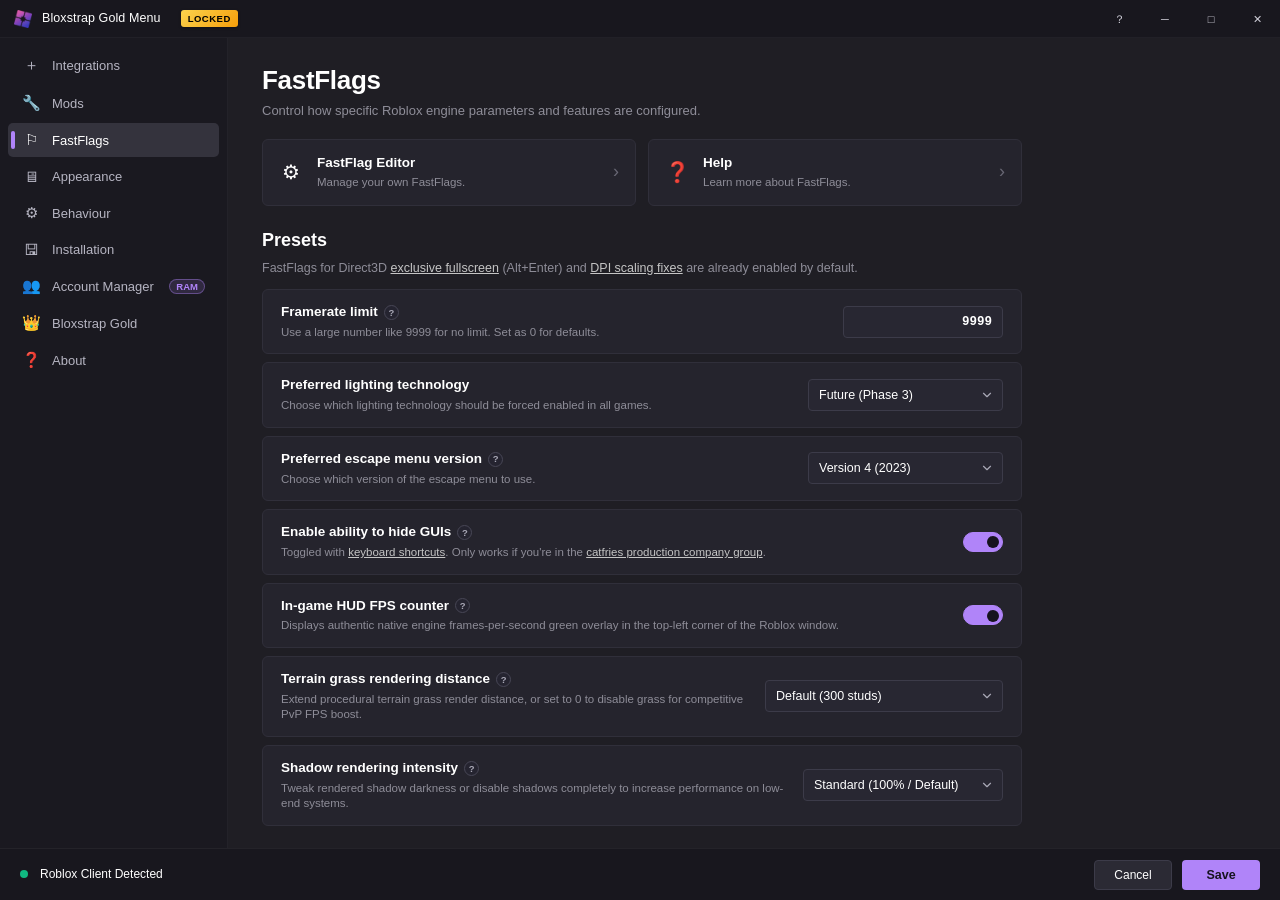
==== commit e7fa4d99: "feat: remove sample test keys, rename to Bloxstrap Gold Menu, and add 7-day trial expiration trigger" ====
--- a/Bloxstrap-Mac/Resources/ui/index.html
+++ b/Bloxstrap-Mac/Resources/ui/index.html
@@ -1649,7 +1649,7 @@
   <div class="titlebar">
     <div class="titlebar-left">
       <img src="Bloxstrap.png" alt="Bloxstrap" class="titlebar-logo">
-      <span class="titlebar-title">Bloxstrap Menu</span>
+      <span class="titlebar-title">Bloxstrap Gold Menu</span>
       <span class="titlebar-tier-badge" id="titleTierBadge">LOCKED</span>
     </div>
     <div class="titlebar-controls">
@@ -2411,12 +2411,12 @@
         </div>
 
         <!-- Debug Action Cards: Simulate Bootstrapper & View Logs -->
-        <div style="display: grid; grid-template-columns: 1fr 1fr; gap: 12px; margin: 12px 0 20px 0;">
+        <div style="display: grid; grid-template-columns: 1fr 1fr 1fr; gap: 12px; margin: 12px 0 20px 0;">
           <div class="action-card" id="cardSimulateBootstrapper" style="cursor: pointer; padding: 14px; background: var(--card-bg); border: 1px solid var(--card-border); border-radius: 6px; display: flex; gap: 12px; align-items: center;">
             <div style="font-size: 20px; color: #f59e0b;">▶</div>
             <div>
               <div style="font-size: 13px; font-weight: 700; color: #ffffff;">Simulate Bootstrapper</div>
-              <div style="font-size: 11px; color: #9897a3; margin-top: 2px;">Test Fluent launch animation &amp; progress bars</div>
+              <div style="font-size: 11px; color: #9897a3; margin-top: 2px;">Test launch animation</div>
             </div>
           </div>
 
@@ -2424,7 +2424,15 @@
             <div style="font-size: 20px; color: #3b82f6;">📄</div>
             <div>
               <div style="font-size: 13px; font-weight: 700; color: #ffffff;">View Diagnostic Logs</div>
-              <div style="font-size: 11px; color: #9897a3; margin-top: 2px;">Open bootstrapper.log in TextEdit / Finder</div>
+              <div style="font-size: 11px; color: #9897a3; margin-top: 2px;">Open bootstrapper.log</div>
+            </div>
+          </div>
+
+          <div class="action-card" id="cardExpireTrialDebug" style="cursor: pointer; padding: 14px; background: rgba(239, 68, 68, 0.08); border: 1px solid rgba(239, 68, 68, 0.3); border-radius: 6px; display: flex; gap: 12px; align-items: center;">
+            <div style="font-size: 20px; color: #ef4444;">⏰</div>
+            <div>
+              <div style="font-size: 13px; font-weight: 700; color: #ef4444;">Expire 7-Day Trial</div>
+              <div style="font-size: 11px; color: #9897a3; margin-top: 2px;">Trigger VIP trial end modal</div>
             </div>
           </div>
         </div>
@@ -2590,7 +2598,10 @@
               <span>👑</span>
               <span id="goldTierTitle">BLOXSTRAP GOLD MEMBERSHIP</span>
             </div>
-            <button class="pill-btn gold" id="btnChangeKey">🔑 Enter / Change Key</button>
+            <div style="display: flex; gap: 8px;">
+              <button class="pill-btn danger" id="btnExpireTrial" title="Simulate 7-Day VIP Trial Expiration">⏰ Expire 7-Day Trial</button>
+              <button class="pill-btn gold" id="btnChangeKey">🔑 Enter / Change Key</button>
+            </div>
           </div>
           <div class="gold-card-meta">
             <div>Tier Level: <strong id="goldTierPrice">$199.99/mo</strong> • Lifetime Mutex Isolation Active</div>
@@ -3003,15 +3014,6 @@
           <div class="detected-tier-heading" id="detectedTierHeading">Enter a license key to detect tier</div>
           <div class="detected-tier-sub" id="detectedTierSub">Valid keys begin with GOLD-7DAY- (e.g. GOLD-7DAY-ULTRA-XXXX)</div>
         </div>
-      </div>
-
-      <!-- Sample Test Keys for 1-Click Testing -->
-      <div style="font-size: 11px; color: #8e8d98; margin-bottom: 6px;">Try a sample VIP license key:</div>
-      <div class="quick-keys-row">
-        <button class="quick-key-pill" data-key="GOLD-7DAY-ULTRA-2026-VIP9">👑 Ultra ($199.99/mo)</button>
-        <button class="quick-key-pill" data-key="GOLD-7DAY-DELUXE-4488-X992">🥇 Deluxe ($109.99/mo)</button>
-        <button class="quick-key-pill" data-key="GOLD-7DAY-PLUS-H0SL-8XZY-PIN8">🥈 Plus ($54.99/mo)</button>
-        <button class="quick-key-pill" data-key="GOLD-7DAY-BASIC-1102-M773">🥉 Basic ($24.99/mo)</button>
       </div>
 
       <button class="btn-key-activate" id="btnUnlockKey">
@@ -4353,6 +4355,37 @@
       detectedSub.textContent = "Invalid key! Keys must begin with GOLD-7DAY- and be at least 14 characters.";
     };
 
+    window.onTrialExpired = function() {
+      keyGateModal.style.display = "flex";
+      keyInput.value = "";
+      detectedIcon.textContent = "⚠️";
+      detectedHeading.innerHTML = "<span style='color: #ef4444; font-weight: 800;'>7-Day VIP Trial Expired!</span>";
+      detectedSub.innerHTML = "<span style='color: #fca5a5;'>Your 7-day trial has ended. Multi-instance Roblox and RAM features are locked. Please enter a valid VIP license key to restore full access.</span>";
+      detectedCard.style.borderColor = "rgba(239, 68, 68, 0.6)";
+      detectedCard.style.background = "rgba(239, 68, 68, 0.12)";
+      keyInput.focus();
+      if (window.playPreviewSoundPreset) {
+        playPreviewSoundPreset("Windows XP Error");
+      }
+      if (window.showToast) {
+        showToast("⚠️ 7-Day VIP Trial has ended! Features locked.");
+      }
+    };
+
+    const triggerExpireTrial = () => {
+      sendToHost("expireTrial");
+    };
+
+    const btnExpireTrial = document.getElementById("btnExpireTrial");
+    if (btnExpireTrial) {
+      btnExpireTrial.addEventListener("click", triggerExpireTrial);
+    }
+
+    const cardExpireTrialDebug = document.getElementById("cardExpireTrialDebug");
+    if (cardExpireTrialDebug) {
+      cardExpireTrialDebug.addEventListener("click", triggerExpireTrial);
+    }
+
     document.getElementById("btnChangeKey").addEventListener("click", () => {
       keyGateModal.style.display = "flex";
       keyInput.value = appState.vipKey || "";
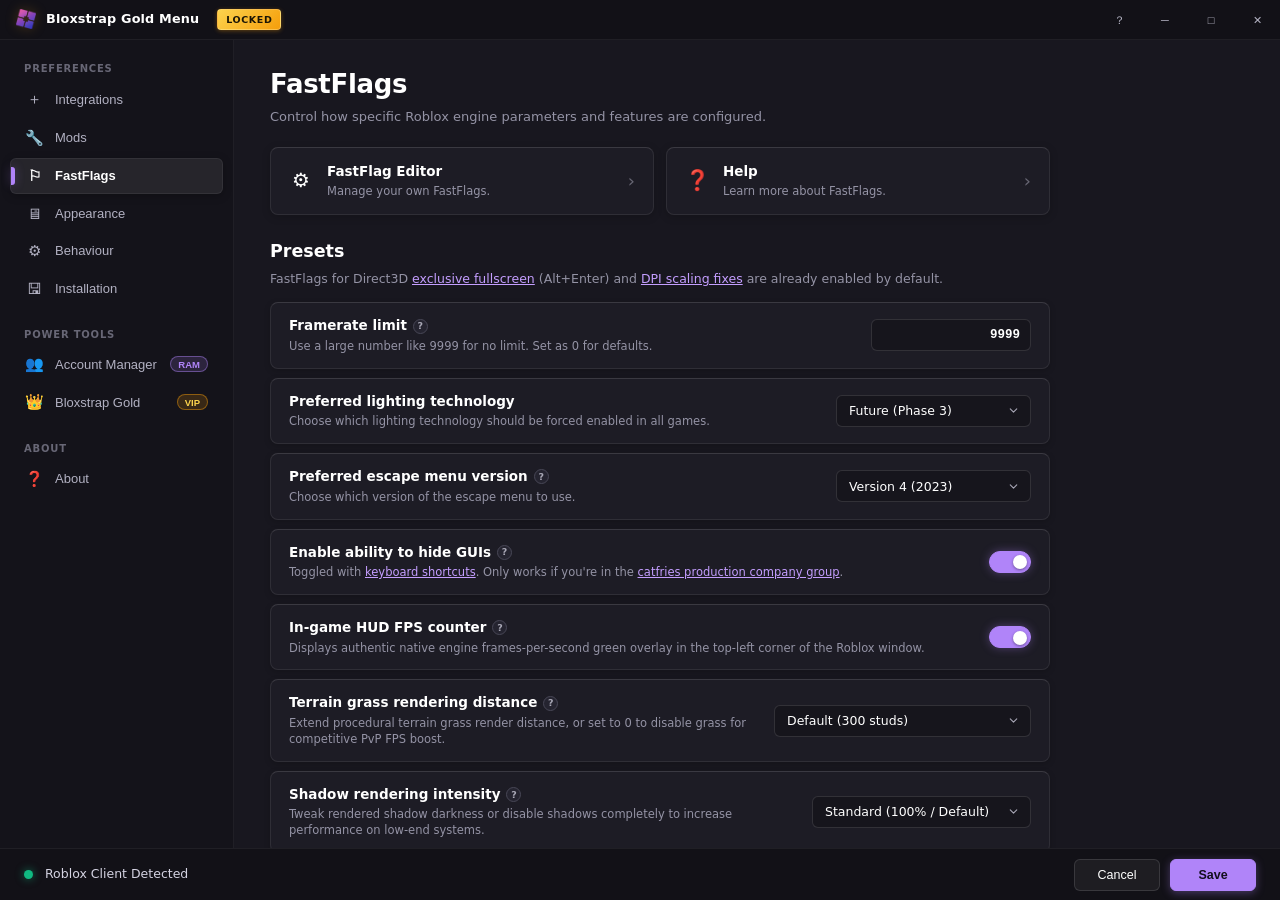
==== commit 228b25d0: "feat(gui): modernize Fluent 2 & Mica UI, add RAM stats bar and automated Windows release publishing" ====
--- a/Bloxstrap-Mac/Resources/ui/index.html
+++ b/Bloxstrap-Mac/Resources/ui/index.html
@@ -6,25 +6,28 @@
   <title>Bloxstrap Menu</title>
   <style>
     /* ==========================================================================
-       WINDOWS 11 FLUENT MICA THEME (PIXEL-IDENTICAL TO WPF UI / BLOXSTRAP V2.3.0)
+       WINDOWS 11 FLUENT 2 & MICA AURA THEME (MODERNIZED BLOXSTRAP GOLD EDITION)
        ========================================================================== */
     :root {
-      --app-bg: #1f1e24;
-      --sidebar-bg: #1a1920;
-      --titlebar-bg: #18171e;
-      --statusbar-bg: #18171e;
-      --card-bg: #25242d;
-      --card-border: #302f3a;
-      --card-hover: #2d2c36;
+      --app-bg: #18171f;
+      --sidebar-bg: #14131a;
+      --titlebar-bg: #121117;
+      --statusbar-bg: #121117;
+      --card-bg: rgba(33, 31, 41, 0.72);
+      --card-border: rgba(255, 255, 255, 0.08);
+      --card-border-top: rgba(255, 255, 255, 0.13);
+      --card-hover: rgba(42, 40, 52, 0.88);
       --text-primary: #ffffff;
-      --text-secondary: #c5c5c5;
-      --text-tertiary: #8e8d98;
+      --text-secondary: #d4d3e2;
+      --text-tertiary: #9493a5;
       --accent-purple: #b084f9;
-      --accent-purple-dark: #8b5cf6;
+      --accent-purple-light: #c49eff;
+      --accent-purple-glow: rgba(176, 132, 249, 0.35);
       --accent-gold: #f59e0b;
       --accent-gold-light: #fef08a;
-      --font-family: "Segoe UI Variable Text", "Segoe UI", -apple-system, BlinkMacSystemFont, Roboto, "Helvetica Neue", Arial, sans-serif;
-      --font-mono: "Segoe UI Variable", SFMono-Regular, Consolas, "Liberation Mono", Menlo, monospace;
+      --accent-gold-glow: rgba(245, 158, 11, 0.3);
+      --font-family: -apple-system, BlinkMacSystemFont, "Segoe UI Variable Text", "Segoe UI", system-ui, Roboto, sans-serif;
+      --font-mono: SFMono-Regular, Consolas, "Segoe UI Variable", "Liberation Mono", Menlo, monospace;
     }
 
     * {
@@ -37,30 +40,35 @@
 
     body {
       background-color: var(--app-bg);
+      background-image: 
+        radial-gradient(circle at 12% 0%, rgba(176, 132, 249, 0.07) 0%, transparent 48%),
+        radial-gradient(circle at 88% 100%, rgba(245, 158, 11, 0.05) 0%, transparent 42%);
       color: var(--text-primary);
       font-family: var(--font-family);
       font-size: 13px;
-      line-height: 1.4;
+      line-height: 1.45;
       overflow: hidden;
       width: 100vw;
       height: 100vh;
       display: flex;
       flex-direction: column;
+      -webkit-font-smoothing: antialiased;
     }
 
     /* --------------------------------------------------------------------------
-       WINDOW TITLEBAR (WINDOWS 11 DRAGGABLE CAPTION)
+       WINDOW TITLEBAR (WINDOWS 11 DRAGGABLE CAPTION WITH MICA EFFECT)
        -------------------------------------------------------------------------- */
     .titlebar {
-      height: 38px;
+      height: 40px;
       background-color: var(--titlebar-bg);
       display: flex;
       align-items: center;
       justify-content: space-between;
-      padding: 0 0 0 14px;
+      padding: 0 0 0 16px;
       -webkit-app-region: drag;
-      border-bottom: 1px solid rgba(255, 255, 255, 0.04);
+      border-bottom: 1px solid rgba(255, 255, 255, 0.06);
       flex-shrink: 0;
+      backdrop-filter: blur(14px);
     }
 
     .titlebar-left {
@@ -70,29 +78,31 @@
     }
 
     .titlebar-logo {
-      width: 18px;
-      height: 18px;
+      width: 20px;
+      height: 20px;
       object-fit: contain;
+      filter: drop-shadow(0 0 6px rgba(245, 158, 11, 0.25));
     }
 
     .titlebar-title {
-      font-size: 12.5px;
-      font-weight: 400;
+      font-size: 12.8px;
+      font-weight: 600;
       color: #ffffff;
-      letter-spacing: 0.1px;
+      letter-spacing: 0.15px;
     }
 
     .titlebar-tier-badge {
-      background: linear-gradient(135deg, #fcd34d, #f59e0b);
-      color: #000;
+      background: linear-gradient(135deg, #fcd34d 0%, #f59e0b 100%);
+      color: #1a1505;
       font-size: 9.5px;
       font-weight: 800;
-      padding: 2px 7px;
-      border-radius: 3px;
-      letter-spacing: 0.5px;
-      margin-left: 10px;
+      padding: 2.5px 8px;
+      border-radius: 4px;
+      letter-spacing: 0.6px;
+      margin-left: 8px;
       text-transform: uppercase;
-      box-shadow: 0 1px 3px rgba(0, 0, 0, 0.3);
+      box-shadow: 0 1px 4px rgba(245, 158, 11, 0.35);
+      border: 1px solid rgba(255, 255, 255, 0.2);
     }
 
     .titlebar-controls {
@@ -104,16 +114,16 @@
 
     .caption-btn {
       width: 46px;
-      height: 38px;
+      height: 40px;
       display: flex;
       align-items: center;
       justify-content: center;
       background: transparent;
       border: none;
-      color: #d1d0da;
+      color: #b5b4c4;
       font-size: 11px;
       cursor: pointer;
-      transition: background 0.1s ease, color 0.1s ease;
+      transition: background 0.12s ease, color 0.12s ease;
       outline: none;
     }
 
@@ -138,14 +148,23 @@
 
     /* Sidebar */
     .sidebar {
-      width: 228px;
+      width: 234px;
       background-color: var(--sidebar-bg);
-      border-right: 1px solid rgba(255, 255, 255, 0.04);
+      border-right: 1px solid rgba(255, 255, 255, 0.05);
       display: flex;
       flex-direction: column;
-      padding: 10px 8px;
+      padding: 12px 10px;
       flex-shrink: 0;
       overflow-y: auto;
+    }
+
+    .sidebar-section-header {
+      font-size: 10px;
+      font-weight: 700;
+      color: #686776;
+      text-transform: uppercase;
+      letter-spacing: 0.8px;
+      padding: 10px 14px 4px 14px;
     }
 
     .nav-item {
@@ -154,40 +173,45 @@
       align-items: center;
       gap: 12px;
       padding: 8px 14px;
-      border-radius: 5px;
+      border-radius: 6px;
       background: transparent;
-      color: #b6b5c2;
+      color: #b2b1c2;
       font-size: 13px;
       font-weight: 500;
       cursor: pointer;
-      margin-bottom: 3px;
-      transition: background 0.12s ease, color 0.12s ease;
-      border: none;
+      margin-bottom: 2px;
+      transition: all 0.15s cubic-bezier(0.16, 1, 0.3, 1);
+      border: 1px solid transparent;
       width: 100%;
       text-align: left;
       outline: none;
     }
 
     .nav-item:hover {
-      background: rgba(255, 255, 255, 0.04);
+      background: rgba(255, 255, 255, 0.05);
       color: #ffffff;
+      transform: translateX(2px);
     }
 
     .nav-item.active {
-      background: #34333d;
+      background: rgba(255, 255, 255, 0.08);
+      border-color: rgba(255, 255, 255, 0.06);
       color: #ffffff;
+      font-weight: 600;
+      box-shadow: 0 2px 8px rgba(0, 0, 0, 0.25);
     }
 
     .nav-item.active::before {
       content: "";
       position: absolute;
-      left: 3px;
+      left: 0;
       top: 50%;
       transform: translateY(-50%);
       width: 3.5px;
       height: 18px;
       background: var(--accent-purple);
-      border-radius: 2px;
+      border-radius: 0 3px 3px 0;
+      box-shadow: 0 0 10px var(--accent-purple-glow);
     }
 
     .nav-item-icon {
@@ -199,12 +223,12 @@
 
     .nav-item-badge {
       margin-left: auto;
-      background: rgba(176, 132, 249, 0.15);
-      border: 1px solid rgba(176, 132, 249, 0.4);
+      background: rgba(176, 132, 249, 0.16);
+      border: 1px solid rgba(176, 132, 249, 0.45);
       color: var(--accent-purple);
       font-size: 9.5px;
       font-weight: 700;
-      padding: 1px 6px;
+      padding: 1.5px 7px;
       border-radius: 10px;
     }
 
@@ -213,7 +237,7 @@
       flex: 1;
       background-color: var(--app-bg);
       overflow-y: auto;
-      padding: 24px 34px 32px 34px;
+      padding: 26px 36px 34px 36px;
     }
 
     .content-area::-webkit-scrollbar {
@@ -227,21 +251,21 @@
 
     .page-pane {
       display: none;
-      max-width: 760px;
-      animation: fadeIn 0.15s ease-out;
+      max-width: 780px;
+      animation: pageIn 0.16s ease-out;
     }
 
     .page-pane.active {
       display: block;
     }
 
-    @keyframes fadeIn {
-      from { opacity: 0; transform: translateY(3px); }
+    @keyframes pageIn {
+      from { opacity: 0; transform: translateY(5px); }
       to { opacity: 1; transform: translateY(0); }
     }
 
     .page-header {
-      margin-bottom: 18px;
+      margin-bottom: 20px;
     }
 
     .page-title {
@@ -255,31 +279,34 @@
     .page-subtitle {
       font-size: 13px;
       color: var(--text-tertiary);
-      line-height: 1.4;
+      line-height: 1.45;
     }
 
     .section-title {
-      font-size: 18px;
+      font-size: 17.5px;
       font-weight: 600;
       color: #ffffff;
-      margin: 22px 0 6px 0;
+      margin: 24px 0 6px 0;
+      display: flex;
+      align-items: center;
+      gap: 8px;
     }
 
     .section-subtitle {
       font-size: 12.5px;
       color: var(--text-tertiary);
-      margin-bottom: 12px;
+      margin-bottom: 14px;
       line-height: 1.45;
     }
 
     .section-subtitle a {
-      color: var(--text-secondary);
+      color: var(--accent-purple-light);
       text-decoration: underline;
       cursor: pointer;
     }
 
     /* --------------------------------------------------------------------------
-       CARDS (WPF UI UI:CARD / UI:CARDACTION)
+       CARDS (WPF UI UI:CARD / UI:CARDACTION WITH SPECULAR HIGHLIGHTS)
        -------------------------------------------------------------------------- */
     .action-cards-grid {
       display: grid;
@@ -291,20 +318,25 @@
     .card-action {
       background: var(--card-bg);
       border: 1px solid var(--card-border);
-      border-radius: 6px;
-      padding: 14px 16px;
+      border-top: 1px solid var(--card-border-top);
+      border-radius: 8px;
+      padding: 14px 18px;
       display: flex;
       align-items: center;
       gap: 14px;
       cursor: pointer;
-      transition: background 0.12s ease, border-color 0.12s ease;
+      transition: all 0.15s cubic-bezier(0.16, 1, 0.3, 1);
       text-decoration: none;
       color: inherit;
+      box-shadow: 0 2px 8px rgba(0, 0, 0, 0.2);
     }
 
     .card-action:hover {
       background: var(--card-hover);
-      border-color: rgba(255, 255, 255, 0.12);
+      border-color: rgba(255, 255, 255, 0.15);
+      border-top-color: rgba(255, 255, 255, 0.22);
+      transform: translateY(-1.5px);
+      box-shadow: 0 6px 18px rgba(0, 0, 0, 0.35);
     }
 
     .card-action-icon {
@@ -334,23 +366,34 @@
       color: #686774;
       font-size: 18px;
       font-weight: 300;
+      transition: transform 0.15s ease, color 0.15s ease;
+    }
+
+    .card-action:hover .card-action-chevron {
+      color: #ffffff;
+      transform: translateX(3px);
     }
 
     /* Standard Option Card */
     .option-card {
       background: var(--card-bg);
       border: 1px solid var(--card-border);
-      border-radius: 6px;
+      border-top: 1px solid var(--card-border-top);
+      border-radius: 8px;
       padding: 13px 18px;
       display: flex;
       align-items: center;
       justify-content: space-between;
-      margin-bottom: 8px;
-      transition: border-color 0.12s ease;
+      margin-bottom: 9px;
+      transition: all 0.15s cubic-bezier(0.16, 1, 0.3, 1);
+      box-shadow: 0 2px 6px rgba(0, 0, 0, 0.18);
     }
 
     .option-card:hover {
-      border-color: rgba(255, 255, 255, 0.10);
+      border-color: rgba(255, 255, 255, 0.14);
+      background: var(--card-hover);
+      transform: translateY(-1px);
+      box-shadow: 0 4px 12px rgba(0, 0, 0, 0.28);
     }
 
     .option-info {
@@ -383,17 +426,23 @@
       font-size: 9.5px;
       font-weight: 700;
       cursor: help;
+      transition: all 0.12s ease;
+    }
+
+    .help-badge:hover {
+      border-color: var(--accent-purple);
+      color: var(--accent-purple);
     }
 
     .option-desc {
       font-size: 11.5px;
       color: var(--text-tertiary);
       margin-top: 3px;
-      line-height: 1.35;
+      line-height: 1.38;
     }
 
     .option-desc a {
-      color: var(--text-secondary);
+      color: var(--accent-purple-light);
       text-decoration: underline;
       cursor: pointer;
     }
@@ -402,9 +451,9 @@
        CONTROLS (INPUTS, SELECTS, TOGGLES, BUTTONS)
        -------------------------------------------------------------------------- */
     .fluent-input {
-      background: #282732;
-      border: 1px solid #3c3b49;
-      border-radius: 4px;
+      background: rgba(22, 21, 28, 0.85);
+      border: 1px solid rgba(255, 255, 255, 0.12);
+      border-radius: 6px;
       color: #ffffff;
       font-family: var(--font-family);
       font-size: 12.5px;
@@ -412,7 +461,7 @@
       min-width: 160px;
       padding: 0 10px;
       outline: none;
-      transition: border-color 0.12s ease;
+      transition: all 0.15s ease;
     }
 
     .fluent-input.mono {
@@ -423,37 +472,40 @@
 
     .fluent-input:focus {
       border-color: var(--accent-purple);
+      box-shadow: 0 0 0 2px var(--accent-purple-glow);
     }
 
     .fluent-select {
-      background: #282732;
-      border: 1px solid #3c3b49;
-      border-radius: 4px;
+      background: rgba(22, 21, 28, 0.85);
+      border: 1px solid rgba(255, 255, 255, 0.12);
+      border-radius: 6px;
       color: #ffffff;
       font-family: var(--font-family);
       font-size: 12.5px;
       height: 32px;
       min-width: 195px;
-      padding: 0 28px 0 10px;
+      padding: 0 28px 0 12px;
       outline: none;
       cursor: pointer;
       appearance: none;
       -webkit-appearance: none;
       background-image: url("data:image/svg+xml;charset=UTF-8,%3csvg xmlns='http://www.w3.org/2000/svg' viewBox='0 0 24 24' fill='none' stroke='%23a8a7b5' stroke-width='2' stroke-linecap='round' stroke-linejoin='round'%3e%3cpolyline points='6 9 12 15 18 9'%3e%3c/polyline%3e%3c/svg%3e");
       background-repeat: no-repeat;
-      background-position: right 8px center;
-      background-size: 14px;
+      background-position: right 10px center;
+      background-size: 13px;
+      transition: all 0.15s ease;
     }
 
     .fluent-select:focus {
       border-color: var(--accent-purple);
-    }
-
-    /* Fluent Toggle Switch (40x20 dimensions from Wpf.Ui) */
+      box-shadow: 0 0 0 2px var(--accent-purple-glow);
+    }
+
+    /* Fluent Toggle Switch (Authentic Windows 11 Fluent 2 switch) */
     .fluent-toggle {
       position: relative;
-      width: 40px;
-      height: 20px;
+      width: 42px;
+      height: 22px;
       cursor: pointer;
       display: inline-block;
       flex-shrink: 0;
@@ -471,107 +523,160 @@
       left: 0;
       right: 0;
       bottom: 0;
-      background-color: #1c1b22;
-      border: 1.5px solid #767582;
-      border-radius: 10px;
-      transition: background-color 0.167s cubic-bezier(0, 0, 0, 1), border-color 0.167s cubic-bezier(0, 0, 0, 1);
+      background-color: #1f1e26;
+      border: 1.5px solid #666574;
+      border-radius: 12px;
+      transition: all 0.2s cubic-bezier(0.16, 1, 0.3, 1);
     }
 
     .fluent-toggle-slider::before {
       content: "";
       position: absolute;
-      width: 12px;
-      height: 12px;
+      width: 14px;
+      height: 14px;
       left: 2.5px;
       bottom: 2.5px;
-      background-color: #c8c8d2;
+      background-color: #d1d0dd;
       border-radius: 50%;
-      transition: transform 0.167s cubic-bezier(0, 0, 0, 1), background-color 0.167s cubic-bezier(0, 0, 0, 1);
+      transition: all 0.2s cubic-bezier(0.16, 1, 0.3, 1);
+      box-shadow: 0 1px 3px rgba(0,0,0,0.4);
     }
 
     .fluent-toggle input:checked + .fluent-toggle-slider {
       background-color: var(--accent-purple);
       border-color: var(--accent-purple);
+      box-shadow: 0 0 10px var(--accent-purple-glow);
     }
 
     .fluent-toggle input:checked + .fluent-toggle-slider::before {
       transform: translateX(20px);
-      background-color: #16131f;
+      background-color: #ffffff;
     }
 
     .pill-btn {
-      background: #2a2933;
-      border: 1px solid #3c3b49;
+      background: rgba(255, 255, 255, 0.05);
+      border: 1px solid rgba(255, 255, 255, 0.12);
       color: #ffffff;
-      font-size: 11.5px;
+      font-size: 12px;
       font-weight: 500;
       padding: 6px 14px;
-      border-radius: 4px;
+      border-radius: 6px;
       cursor: pointer;
       display: inline-flex;
       align-items: center;
       gap: 7px;
       text-decoration: none;
-      transition: background 0.12s ease, border-color 0.12s ease, transform 0.08s ease;
+      transition: all 0.12s ease;
       outline: none;
     }
 
     .pill-btn:hover {
-      background: #34333f;
-      border-color: rgba(255, 255, 255, 0.15);
+      background: rgba(255, 255, 255, 0.1);
+      border-color: rgba(255, 255, 255, 0.22);
+      transform: translateY(-1px);
     }
 
     .pill-btn:active {
-      transform: scale(0.98);
+      transform: scale(0.97);
     }
 
     .pill-btn.primary {
       background: var(--accent-purple);
       border-color: var(--accent-purple);
-      color: #16131f;
+      color: #120e1c;
       font-weight: 700;
+      box-shadow: 0 2px 8px var(--accent-purple-glow);
     }
 
     .pill-btn.primary:hover {
-      opacity: 0.92;
+      background: var(--accent-purple-light);
+      box-shadow: 0 4px 14px var(--accent-purple-glow);
     }
 
     .pill-btn.gold {
-      background: linear-gradient(135deg, #fcd34d, #f59e0b);
-      border: none;
-      color: #000;
+      background: linear-gradient(135deg, #fcd34d 0%, #f59e0b 100%);
+      border: 1px solid rgba(255, 255, 255, 0.2);
+      color: #1a1505;
       font-weight: 700;
-      box-shadow: 0 2px 6px rgba(245, 158, 11, 0.25);
+      box-shadow: 0 2px 8px var(--accent-gold-glow);
     }
 
     .pill-btn.gold:hover {
-      opacity: 0.94;
-      box-shadow: 0 4px 12px rgba(245, 158, 11, 0.35);
+      box-shadow: 0 4px 16px var(--accent-gold-glow);
+      filter: brightness(1.05);
     }
 
     .pill-btn.danger {
-      background: #3a2228;
-      border-color: #7f1d1d;
+      background: rgba(239, 68, 68, 0.15);
+      border-color: rgba(239, 68, 68, 0.4);
       color: #fca5a5;
     }
 
     .pill-btn.danger:hover {
-      background: #991b1b;
+      background: #dc2626;
+      border-color: #dc2626;
       color: #ffffff;
+      box-shadow: 0 2px 10px rgba(220, 38, 38, 0.4);
     }
 
     /* --------------------------------------------------------------------------
        ROBLOX ACCOUNT MANAGER (RAM STYLE) TAB STYLES
        -------------------------------------------------------------------------- */
+    .ram-stats-bar {
+      display: grid;
+      grid-template-columns: repeat(3, 1fr);
+      gap: 12px;
+      margin-bottom: 16px;
+    }
+
+    .ram-stat-card {
+      background: rgba(255, 255, 255, 0.035);
+      border: 1px solid rgba(255, 255, 255, 0.07);
+      border-top: 1px solid rgba(255, 255, 255, 0.12);
+      border-radius: 8px;
+      padding: 10px 14px;
+      display: flex;
+      align-items: center;
+      gap: 12px;
+      box-shadow: 0 2px 6px rgba(0, 0, 0, 0.15);
+    }
+
+    .ram-stat-icon {
+      font-size: 20px;
+      width: 36px;
+      height: 36px;
+      border-radius: 8px;
+      display: flex;
+      align-items: center;
+      justify-content: center;
+      background: rgba(255, 255, 255, 0.05);
+      flex-shrink: 0;
+    }
+
+    .ram-stat-title {
+      font-size: 11px;
+      color: var(--text-tertiary);
+      font-weight: 500;
+    }
+
+    .ram-stat-val {
+      font-size: 14px;
+      font-weight: 700;
+      color: #ffffff;
+      margin-top: 1px;
+    }
+
     .ram-toolbar {
       background: var(--card-bg);
       border: 1px solid var(--card-border);
-      border-radius: 6px;
+      border-top: 1px solid var(--card-border-top);
+      border-radius: 8px;
       padding: 12px 16px;
       display: flex;
       align-items: center;
       gap: 12px;
       margin-bottom: 16px;
+      box-shadow: 0 2px 8px rgba(0, 0, 0, 0.2);
     }
 
     .ram-search-box {
@@ -583,18 +688,20 @@
 
     .ram-search-box input {
       width: 100%;
-      height: 32px;
-      background: #1e1d24;
-      border: 1px solid #3c3b49;
-      border-radius: 4px;
+      height: 34px;
+      background: rgba(20, 19, 26, 0.85);
+      border: 1px solid rgba(255, 255, 255, 0.12);
+      border-radius: 6px;
       color: #ffffff;
-      padding: 0 10px 0 30px;
+      padding: 0 10px 0 32px;
       font-size: 12px;
       outline: none;
+      transition: all 0.15s ease;
     }
 
     .ram-search-box input:focus {
       border-color: var(--accent-purple);
+      box-shadow: 0 0 0 2px var(--accent-purple-glow);
     }
 
     .ram-search-icon {
@@ -611,42 +718,49 @@
     }
 
     .tag-pill {
-      background: #1e1d24;
-      border: 1px solid #383745;
-      color: #a8a7b5;
+      background: rgba(255, 255, 255, 0.04);
+      border: 1px solid rgba(255, 255, 255, 0.1);
+      color: #b5b4c4;
       font-size: 11px;
       font-weight: 600;
-      padding: 4px 10px;
-      border-radius: 12px;
+      padding: 5px 12px;
+      border-radius: 14px;
       cursor: pointer;
-      transition: all 0.12s ease;
+      transition: all 0.15s ease;
     }
 
     .tag-pill:hover {
-      background: #2a2933;
+      background: rgba(255, 255, 255, 0.08);
       color: #ffffff;
+      transform: translateY(-1px);
     }
 
     .tag-pill.active {
       background: var(--accent-purple);
       border-color: var(--accent-purple);
-      color: #16131f;
+      color: #120e1c;
+      box-shadow: 0 2px 8px var(--accent-purple-glow);
     }
 
     .account-card {
       background: var(--card-bg);
       border: 1px solid var(--card-border);
-      border-radius: 8px;
+      border-top: 1px solid var(--card-border-top);
+      border-radius: 10px;
       padding: 14px 18px;
       display: flex;
       align-items: center;
       justify-content: space-between;
       margin-bottom: 10px;
-      transition: border-color 0.12s ease, transform 0.1s ease;
+      transition: all 0.15s cubic-bezier(0.16, 1, 0.3, 1);
+      box-shadow: 0 2px 8px rgba(0, 0, 0, 0.2);
     }
 
     .account-card:hover {
-      border-color: rgba(255, 255, 255, 0.14);
+      border-color: rgba(255, 255, 255, 0.16);
+      background: var(--card-hover);
+      transform: translateY(-1.5px);
+      box-shadow: 0 6px 20px rgba(0, 0, 0, 0.35);
     }
 
     .account-card-left {
@@ -660,10 +774,16 @@
       height: 52px;
       border-radius: 50%;
       background: #18171e;
-      border: 2px solid rgba(255, 255, 255, 0.12);
+      border: 2px solid rgba(255, 255, 255, 0.15);
       object-fit: cover;
       flex-shrink: 0;
-      box-shadow: 0 2px 6px rgba(0, 0, 0, 0.4);
+      box-shadow: 0 3px 8px rgba(0, 0, 0, 0.5);
+      transition: transform 0.15s ease, border-color 0.15s ease;
+    }
+
+    .account-card:hover .account-avatar {
+      transform: scale(1.05);
+      border-color: var(--accent-purple);
     }
 
     .account-meta {
@@ -676,6 +796,7 @@
       display: flex;
       align-items: center;
       gap: 8px;
+      flex-wrap: wrap;
     }
 
     .account-display-name {
@@ -694,7 +815,7 @@
       font-size: 10px;
       font-weight: 700;
       padding: 2px 8px;
-      border-radius: 3px;
+      border-radius: 4px;
       text-transform: uppercase;
       letter-spacing: 0.3px;
     }
@@ -704,6 +825,8 @@
     .tag-farming { background: rgba(52, 211, 153, 0.18); border: 1px solid #34d399; color: #6ee7b7; }
     .tag-bank { background: rgba(245, 158, 11, 0.18); border: 1px solid #f59e0b; color: #fde68a; }
     .tag-trading { background: rgba(244, 114, 182, 0.18); border: 1px solid #f472b6; color: #fbcfe8; }
+    .tag-storage { background: rgba(168, 85, 247, 0.18); border: 1px solid #a855f7; color: #d8b4fe; }
+    .tag-bot { background: rgba(100, 116, 139, 0.18); border: 1px solid #64748b; color: #cbd5e1; }
 
     .account-note {
       font-size: 11.5px;
@@ -723,12 +846,14 @@
       height: 7px;
       border-radius: 50%;
       background: #10b981;
+      box-shadow: 0 0 6px rgba(16, 185, 129, 0.6);
     }
 
     .account-actions {
       display: flex;
       align-items: center;
       gap: 8px;
+      flex-wrap: wrap;
     }
 
     .account-card.pinned {
@@ -760,19 +885,17 @@
       filter: drop-shadow(0 0 4px rgba(245, 158, 11, 0.5));
     }
 
-    .tag-storage { background: rgba(168, 85, 247, 0.18); border: 1px solid #a855f7; color: #d8b4fe; }
-    .tag-bot { background: rgba(100, 116, 139, 0.18); border: 1px solid #64748b; color: #cbd5e1; }
-
     .ram-batch-bar {
       display: none;
       align-items: center;
       justify-content: space-between;
-      background: rgba(176, 132, 249, 0.08);
-      border: 1px solid rgba(176, 132, 249, 0.28);
-      border-radius: 6px;
-      padding: 8px 14px;
+      background: rgba(176, 132, 249, 0.09);
+      border: 1px solid rgba(176, 132, 249, 0.3);
+      border-radius: 8px;
+      padding: 10px 16px;
       margin-bottom: 12px;
-      font-size: 12px;
+      font-size: 12.5px;
+      box-shadow: 0 2px 8px rgba(0, 0, 0, 0.2);
     }
 
     .place-pill-badge {
@@ -781,7 +904,7 @@
       color: #93c5fd;
       font-size: 10.5px;
       font-weight: 600;
-      padding: 2px 8px;
+      padding: 2.5px 8px;
       border-radius: 4px;
       cursor: pointer;
       display: inline-flex;
@@ -794,6 +917,7 @@
       background: rgba(59, 130, 246, 0.28);
       border-color: #60a5fa;
       color: #ffffff;
+      transform: translateY(-1px);
     }
 
     .btn-copy-id {
@@ -816,7 +940,7 @@
     .cookie-masked-box {
       background: #141318;
       border: 1px solid #3c3b49;
-      border-radius: 4px;
+      border-radius: 6px;
       padding: 10px;
       font-family: var(--font-mono);
       font-size: 11px;
@@ -824,6 +948,21 @@
       max-height: 120px;
       overflow-y: auto;
       color: #e5e5e5;
+    }
+
+    .empty-accounts-state {
+      background: rgba(255, 255, 255, 0.02);
+      border: 1.5px dashed rgba(255, 255, 255, 0.1);
+      border-radius: 12px;
+      padding: 36px 20px;
+      text-align: center;
+      color: var(--text-tertiary);
+    }
+
+    .empty-accounts-icon {
+      font-size: 36px;
+      margin-bottom: 10px;
+      opacity: 0.8;
     }
 
     /* --------------------------------------------------------------------------
@@ -1487,26 +1626,40 @@
     .statusbar {
       height: 52px;
       background-color: var(--statusbar-bg);
-      border-top: 1px solid rgba(255, 255, 255, 0.05);
+      border-top: 1px solid rgba(255, 255, 255, 0.06);
       display: flex;
       align-items: center;
       justify-content: space-between;
-      padding: 0 20px;
+      padding: 0 24px;
       flex-shrink: 0;
+      backdrop-filter: blur(14px);
     }
 
     .statusbar-left {
       display: flex;
       align-items: center;
       gap: 12px;
-      font-size: 12px;
+      font-size: 12.5px;
+      color: var(--text-secondary);
     }
 
     .status-dot {
-      width: 8px;
-      height: 8px;
+      width: 9px;
+      height: 9px;
       border-radius: 50%;
       background: #10b981;
+      box-shadow: 0 0 8px rgba(16, 185, 129, 0.6);
+      transition: all 0.2s ease;
+    }
+
+    .status-dot.pulsing {
+      animation: statusPulse 1.8s infinite;
+    }
+
+    @keyframes statusPulse {
+      0% { box-shadow: 0 0 0 0 rgba(16, 185, 129, 0.7); }
+      70% { box-shadow: 0 0 0 6px rgba(16, 185, 129, 0); }
+      100% { box-shadow: 0 0 0 0 rgba(16, 185, 129, 0); }
     }
 
     .toast-msg {
@@ -1514,6 +1667,12 @@
       font-weight: 600;
       font-size: 12px;
       display: none;
+      align-items: center;
+      gap: 6px;
+      background: rgba(16, 185, 129, 0.12);
+      border: 1px solid rgba(16, 185, 129, 0.3);
+      padding: 3px 10px;
+      border-radius: 12px;
     }
 
     .statusbar-actions {
@@ -1522,37 +1681,40 @@
     }
 
     .btn-cancel {
-      width: 78px;
-      height: 30px;
-      background: #2b2a34;
-      border: 1px solid #3c3b49;
-      border-radius: 4px;
+      width: 86px;
+      height: 32px;
+      background: rgba(255, 255, 255, 0.05);
+      border: 1px solid rgba(255, 255, 255, 0.12);
+      border-radius: 6px;
       color: #ffffff;
-      font-size: 12px;
+      font-size: 12.5px;
       font-weight: 500;
       cursor: pointer;
-      transition: background 0.12s ease;
+      transition: all 0.12s ease;
     }
 
     .btn-cancel:hover {
-      background: #363542;
+      background: rgba(255, 255, 255, 0.1);
+      border-color: rgba(255, 255, 255, 0.2);
     }
 
     .btn-save {
-      width: 78px;
-      height: 30px;
+      width: 86px;
+      height: 32px;
       background: var(--accent-purple);
-      border: none;
-      border-radius: 4px;
-      color: #16131f;
+      border: 1px solid var(--accent-purple);
+      border-radius: 6px;
+      color: #120e1c;
       font-size: 12.5px;
       font-weight: 700;
       cursor: pointer;
-      transition: opacity 0.12s ease;
+      transition: all 0.12s ease;
+      box-shadow: 0 2px 8px var(--accent-purple-glow);
     }
 
     .btn-save:hover {
-      opacity: 0.92;
+      background: var(--accent-purple-light);
+      box-shadow: 0 4px 14px var(--accent-purple-glow);
     }
 
     /* --------------------------------------------------------------------------
@@ -1666,6 +1828,7 @@
   <div class="window-body">
     <!-- Left Sidebar -->
     <div class="sidebar">
+      <div class="sidebar-section-header">Preferences</div>
       <button class="nav-item" data-tab="integrations">
         <span class="nav-item-icon">＋</span> Integrations
       </button>
@@ -1684,13 +1847,18 @@
       <button class="nav-item" data-tab="installation">
         <span class="nav-item-icon">🖫</span> Installation
       </button>
+
+      <div class="sidebar-section-header" style="margin-top: 10px;">Power Tools</div>
       <button class="nav-item" data-tab="accounts">
         <span class="nav-item-icon">👥</span> Account Manager
-        <span class="nav-item-badge">RAM</span>
+        <span class="nav-item-badge" id="sidebarRamBadge">RAM</span>
       </button>
       <button class="nav-item" data-tab="gold">
         <span class="nav-item-icon">👑</span> Bloxstrap Gold
+        <span class="nav-item-badge" style="background: rgba(245, 158, 11, 0.16); border-color: rgba(245, 158, 11, 0.45); color: #fcd34d;">VIP</span>
       </button>
+
+      <div class="sidebar-section-header" style="margin-top: 10px;">About</div>
       <button class="nav-item" data-tab="about">
         <span class="nav-item-icon">❓</span> About
       </button>
@@ -2533,6 +2701,31 @@
         <div class="page-header">
           <div class="page-title">Roblox Account Manager (RAM)</div>
           <div class="page-subtitle">Manage unlimited Roblox accounts, switch profiles, and launch into specific games, VIP servers, or Job IDs with 1-click.</div>
+        </div>
+
+        <!-- RAM Stats Metrics Bar -->
+        <div class="ram-stats-bar">
+          <div class="ram-stat-card">
+            <div class="ram-stat-icon" style="color: #b084f9;">👥</div>
+            <div>
+              <div class="ram-stat-title">Managed Profiles</div>
+              <div class="ram-stat-val" id="statTotalAccounts">0 Profiles</div>
+            </div>
+          </div>
+          <div class="ram-stat-card">
+            <div class="ram-stat-icon" style="color: #f59e0b;">📌</div>
+            <div>
+              <div class="ram-stat-title">Pinned Profiles</div>
+              <div class="ram-stat-val" id="statPinnedAccounts">0 Pinned</div>
+            </div>
+          </div>
+          <div class="ram-stat-card">
+            <div class="ram-stat-icon" style="color: #10b981;">⚡</div>
+            <div>
+              <div class="ram-stat-title">Multi-Instance Engine</div>
+              <div class="ram-stat-val" id="statEngineStatus">Singleton Mutex Active</div>
+            </div>
+          </div>
         </div>
 
         <!-- RAM Toolbar -->
@@ -3623,8 +3816,26 @@
         }
       }
 
+      // Update RAM Stats Bar & Sidebar Badge
+      const statTotal = document.getElementById("statTotalAccounts");
+      const statPinned = document.getElementById("statPinnedAccounts");
+      const sideRamBadge = document.getElementById("sidebarRamBadge");
+      const pinnedCount = accounts.filter(a => a.isPinned).length;
+      if (statTotal) statTotal.textContent = `${accounts.length} Profile${accounts.length === 1 ? '' : 's'}`;
+      if (statPinned) statPinned.textContent = `${pinnedCount} Priority Pinned`;
+      if (sideRamBadge) sideRamBadge.textContent = accounts.length > 0 ? `RAM (${accounts.length})` : 'RAM';
+
       if (filtered.length === 0) {
-        fullContainer.innerHTML = '<div class="option-card" style="color: #8e8d98; font-size: 13px; text-align: center; padding: 24px;">No accounts match your filter criteria.</div>';
+        fullContainer.innerHTML = `
+          <div class="empty-accounts-state">
+            <div class="empty-accounts-icon">🔍</div>
+            <div style="font-size: 14px; font-weight: 700; color: #ffffff; margin-bottom: 4px;">No matching accounts found</div>
+            <div style="font-size: 12px; margin-bottom: 16px; color: #9493a5;">Try adjusting your search query, clearing filters, or add a new account.</div>
+            <button class="pill-btn primary" id="btnEmptyAddAccount">＋ Add Account Profile</button>
+          </div>
+        `;
+        const btnEmpty = document.getElementById("btnEmptyAddAccount");
+        if (btnEmpty) btnEmpty.addEventListener("click", openAddAccountModal);
       }
 
       // Quick Panel in Gold Tab
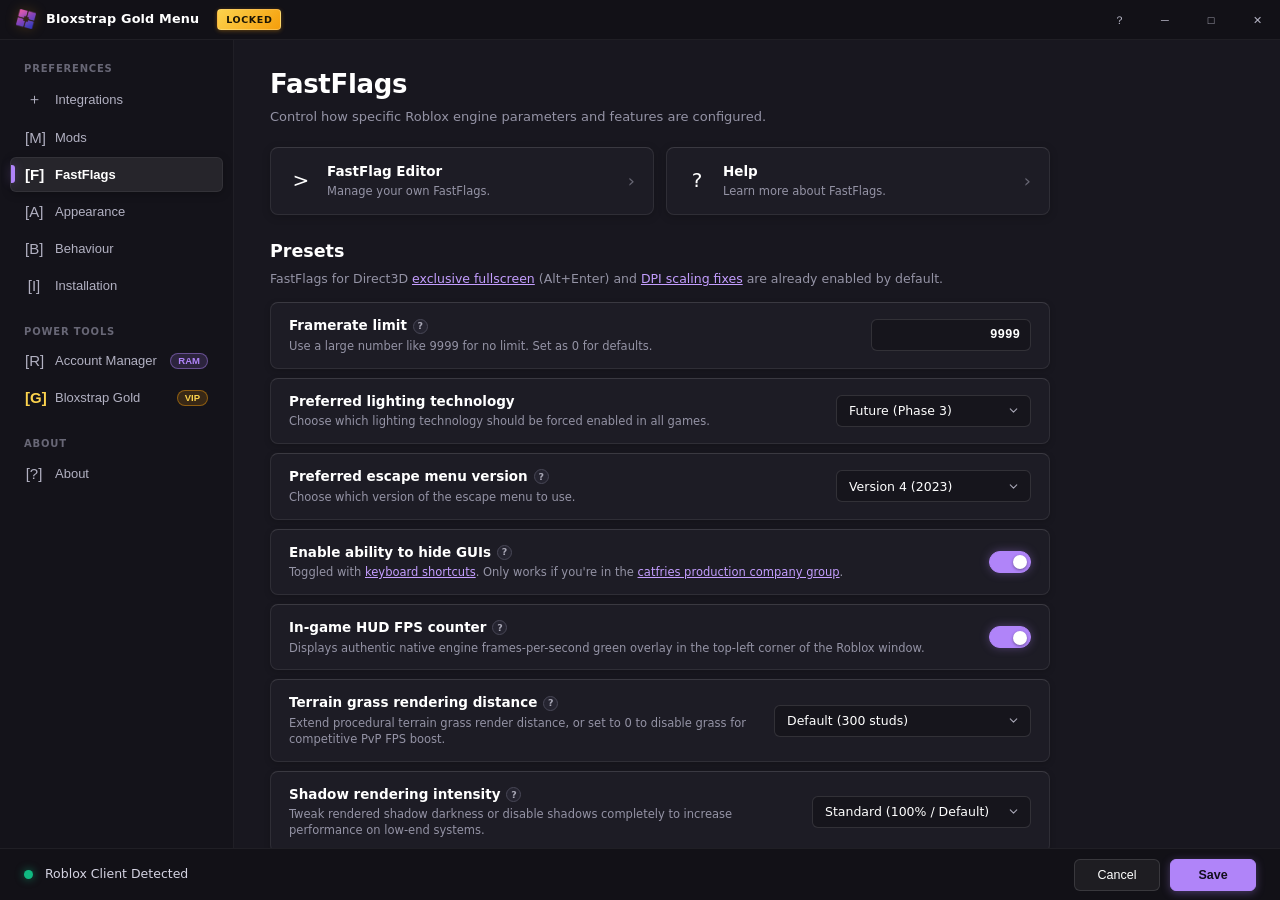
==== commit 9faaf868: "Improve Windows Roblox startup process tracking, unlock FastFlag editor, rebrand dialogs, and bump v" ====
--- a/Bloxstrap-Mac/Resources/ui/index.html
+++ b/Bloxstrap-Mac/Resources/ui/index.html
@@ -1833,34 +1833,34 @@
         <span class="nav-item-icon">＋</span> Integrations
       </button>
       <button class="nav-item" data-tab="mods">
-        <span class="nav-item-icon">🔧</span> Mods
+        <span class="nav-item-icon">[M]</span> Mods
       </button>
       <button class="nav-item active" data-tab="fastflags">
-        <span class="nav-item-icon">⚐</span> FastFlags
+        <span class="nav-item-icon">[F]</span> FastFlags
       </button>
       <button class="nav-item" data-tab="appearance">
-        <span class="nav-item-icon">🖥</span> Appearance
+        <span class="nav-item-icon">[A]</span> Appearance
       </button>
       <button class="nav-item" data-tab="behaviour">
-        <span class="nav-item-icon">⚙</span> Behaviour
+        <span class="nav-item-icon">[B]</span> Behaviour
       </button>
       <button class="nav-item" data-tab="installation">
-        <span class="nav-item-icon">🖫</span> Installation
+        <span class="nav-item-icon">[I]</span> Installation
       </button>
 
       <div class="sidebar-section-header" style="margin-top: 10px;">Power Tools</div>
       <button class="nav-item" data-tab="accounts">
-        <span class="nav-item-icon">👥</span> Account Manager
+        <span class="nav-item-icon">[R]</span> Account Manager
         <span class="nav-item-badge" id="sidebarRamBadge">RAM</span>
       </button>
       <button class="nav-item" data-tab="gold">
-        <span class="nav-item-icon">👑</span> Bloxstrap Gold
+        <span class="nav-item-icon" style="color:#fcd34d;font-weight:bold;">[G]</span> Bloxstrap Gold
         <span class="nav-item-badge" style="background: rgba(245, 158, 11, 0.16); border-color: rgba(245, 158, 11, 0.45); color: #fcd34d;">VIP</span>
       </button>
 
       <div class="sidebar-section-header" style="margin-top: 10px;">About</div>
       <button class="nav-item" data-tab="about">
-        <span class="nav-item-icon">❓</span> About
+        <span class="nav-item-icon">[?]</span> About
       </button>
     </div>
 
@@ -1968,7 +1968,7 @@
             </div>
             <div class="integrations-left-actions">
               <button class="pill-btn" id="btnNewIntegration" style="flex: 1; padding: 4px 8px; font-size: 11px;">＋ New</button>
-              <button class="pill-btn danger" id="btnDeleteIntegration" style="padding: 4px 8px; font-size: 11px;">🗑</button>
+              <button class="pill-btn danger" id="btnDeleteIntegration" style="padding: 4px 8px; font-size: 11px;">Delete</button>
             </div>
           </div>
           <div class="integrations-right">
@@ -2005,7 +2005,7 @@
 
         <div class="action-cards-grid">
           <div class="card-action" id="cardOpenModsFolder">
-            <span class="card-action-icon">📁</span>
+            <span class="card-action-icon">&gt;</span>
             <div class="card-action-text">
               <div class="card-action-title">Open Mods folder</div>
               <div class="card-action-desc">Manage custom files applied to Roblox, like textures and fonts.</div>
@@ -2014,7 +2014,7 @@
           </div>
 
           <div class="card-action" id="cardModdingHelp">
-            <span class="card-action-icon">❓</span>
+            <span class="card-action-icon">?</span>
             <div class="card-action-text">
               <div class="card-action-title">Help</div>
               <div class="card-action-desc">Learn more about modding Roblox.</div>
@@ -2024,7 +2024,7 @@
         </div>
 
         <div class="card-action" id="cardCompatSettings" style="margin-bottom: 16px;">
-          <span class="card-action-icon">🛠</span>
+          <span class="card-action-icon">&gt;</span>
           <div class="card-action-text">
             <div class="card-action-title">Manage compatibility settings</div>
             <div class="card-action-desc">Configure compatibility settings for Roblox (e.g. disable fullscreen optimizations).</div>
@@ -2106,7 +2106,7 @@
             <div class="option-desc">Apply a custom TTF/OTF font file across Roblox text rendering.</div>
           </div>
           <div style="display: flex; gap: 8px;">
-            <button class="pill-btn" id="btnChooseFont">📄 Choose Font...</button>
+            <button class="pill-btn" id="btnChooseFont">Choose Font...</button>
           </div>
         </div>
 
@@ -2163,7 +2163,7 @@
 
         <div class="action-cards-grid">
           <div class="card-action" id="cardFastFlagEditor">
-            <span class="card-action-icon">⚙</span>
+            <span class="card-action-icon">&gt;</span>
             <div class="card-action-text">
               <div class="card-action-title">FastFlag Editor</div>
               <div class="card-action-desc">Manage your own FastFlags.</div>
@@ -2172,7 +2172,7 @@
           </div>
 
           <div class="card-action" id="cardFastFlagHelp">
-            <span class="card-action-icon">❓</span>
+            <span class="card-action-icon">?</span>
             <div class="card-action-text">
               <div class="card-action-title">Help</div>
               <div class="card-action-desc">Learn more about FastFlags.</div>
@@ -2354,7 +2354,7 @@
               <option value="Byfron">Byfron (Modern Dark)</option>
               <option value="Legacy">Legacy (2015)</option>
             </select>
-            <button class="pill-btn" id="btnPreviewBootstrapper">👁 Preview</button>
+            <button class="pill-btn" id="btnPreviewBootstrapper"> Preview</button>
           </div>
         </div>
 
@@ -2373,7 +2373,7 @@
             <option value="2015 (Classic Red Outline)">2015 (Classic Red Outline)</option>
             <option value="2011 (Classic Red Block)">2011 (Classic Red Block)</option>
             <option value="2008 (Vintage Blue/Red block)">2008 (Vintage Blue/Red block)</option>
-            <option value="Bloxstrap Gold Edition">Bloxstrap Gold Edition 👑</option>
+            <option value="Bloxstrap Gold Edition">Bloxstrap Gold Edition </option>
           </select>
         </div>
 
@@ -2419,6 +2419,23 @@
             <input type="checkbox" id="toggleAutoUpdate" checked>
             <span class="fluent-toggle-slider"></span>
           </label>
+        </div>
+
+        <!-- Software Updates Actions & Info -->
+        <div class="option-card" style="display: flex; flex-direction: column; align-items: stretch; gap: 10px; background: rgba(30, 27, 45, 0.45); border-color: rgba(96, 165, 250, 0.2);">
+          <div style="display: flex; justify-content: space-between; align-items: center; flex-wrap: wrap; gap: 12px;">
+            <div class="option-info">
+              <div class="option-title" style="display: flex; align-items: center; gap: 6px;">
+                <span>Software Update Policy</span>
+                <span style="font-size: 11px; padding: 2px 7px; border-radius: 4px; background: rgba(37, 99, 235, 0.18); border: 1px solid rgba(96, 165, 250, 0.35); color: #93c5fd; font-family: monospace;">v2.11.5</span>
+              </div>
+              <div class="option-desc" id="updateStatusText">Current version: v2.11.5 • Last checked: Never</div>
+            </div>
+            <div style="display: flex; gap: 8px; align-items: center;">
+              <button type="button" class="pill-btn" id="btnSimulateOutdated" title="Simulate an outdated version prompt to test the update dialog" style="font-size: 11.5px; border-color: rgba(245, 158, 11, 0.4); color: #fcd34d;">Simulate Outdated Version</button>
+              <button type="button" class="pill-btn primary" id="btnCheckForUpdates" style="font-size: 11.5px; padding: 6px 14px; font-weight: 600;">Check for Updates</button>
+            </div>
+          </div>
         </div>
 
         <!-- Confirm game launches -->
@@ -2589,18 +2606,18 @@
           </div>
 
           <div class="action-card" id="cardViewBootstrapperLogs" style="cursor: pointer; padding: 14px; background: var(--card-bg); border: 1px solid var(--card-border); border-radius: 6px; display: flex; gap: 12px; align-items: center;">
-            <div style="font-size: 20px; color: #3b82f6;">📄</div>
+            <div style="font-size: 16px; font-weight: bold; color: #3b82f6;">[LOG]</div>
             <div>
               <div style="font-size: 13px; font-weight: 700; color: #ffffff;">View Diagnostic Logs</div>
               <div style="font-size: 11px; color: #9897a3; margin-top: 2px;">Open bootstrapper.log</div>
             </div>
           </div>
 
-          <div class="action-card" id="cardExpireTrialDebug" style="cursor: pointer; padding: 14px; background: rgba(239, 68, 68, 0.08); border: 1px solid rgba(239, 68, 68, 0.3); border-radius: 6px; display: flex; gap: 12px; align-items: center;">
-            <div style="font-size: 20px; color: #ef4444;">⏰</div>
+          <div class="action-card" id="cardResetKeyDebug" style="cursor: pointer; padding: 14px; background: rgba(239, 68, 68, 0.08); border: 1px solid rgba(239, 68, 68, 0.3); border-radius: 6px; display: flex; gap: 12px; align-items: center;">
+            <div style="font-size: 20px; color: #ef4444;"></div>
             <div>
-              <div style="font-size: 13px; font-weight: 700; color: #ef4444;">Expire 7-Day Trial</div>
-              <div style="font-size: 11px; color: #9897a3; margin-top: 2px;">Trigger VIP trial end modal</div>
+              <div style="font-size: 13px; font-weight: 700; color: #ef4444;">Reset License Key</div>
+              <div style="font-size: 11px; color: #9897a3; margin-top: 2px;">Clear saved license key and re-authenticate</div>
             </div>
           </div>
         </div>
@@ -2614,7 +2631,7 @@
               <div class="option-title">Export Diagnostic &amp; Configuration Data</div>
               <div class="option-desc">Save your FastFlags, active settings, and crash logs to a single JSON package.</div>
             </div>
-            <button class="pill-btn primary" id="btnExportData">💾 Export to File</button>
+            <button class="pill-btn primary" id="btnExportData"> Export to File</button>
           </div>
           <div style="display: flex; gap: 24px; padding-top: 8px; border-top: 1px solid rgba(255, 255, 255, 0.05); font-size: 12px; color: #c5c5c5;">
             <label style="display: flex; align-items: center; gap: 6px; cursor: pointer;">
@@ -2644,7 +2661,7 @@
           </div>
           <div style="display: flex; gap: 8px;">
             <input type="text" class="fluent-input" style="width: 250px; font-size: 11px;" value="~/Library/Application Support/Roblox" readonly>
-            <button class="pill-btn" id="btnOpenInstallFolder">📂 Open Folder</button>
+            <button class="pill-btn" id="btnOpenInstallFolder">Open Folder</button>
           </div>
         </div>
 
@@ -2685,7 +2702,7 @@
         </div>
 
         <div class="card-action" id="cardReRegisterHandlers" style="margin-top: 16px;">
-          <span class="card-action-icon">🔄</span>
+          <span class="card-action-icon">&gt;</span>
           <div class="card-action-text">
             <div class="card-action-title">Re-register Roblox Protocol Handlers</div>
             <div class="card-action-desc">Fix broken protocol links or browser associations with Roblox.</div>
@@ -2706,21 +2723,21 @@
         <!-- RAM Stats Metrics Bar -->
         <div class="ram-stats-bar">
           <div class="ram-stat-card">
-            <div class="ram-stat-icon" style="color: #b084f9;">👥</div>
+            <div class="ram-stat-icon" style="color: #b084f9; font-weight: bold;">ALL</div>
             <div>
               <div class="ram-stat-title">Managed Profiles</div>
               <div class="ram-stat-val" id="statTotalAccounts">0 Profiles</div>
             </div>
           </div>
           <div class="ram-stat-card">
-            <div class="ram-stat-icon" style="color: #f59e0b;">📌</div>
+            <div class="ram-stat-icon" style="color: #f59e0b; font-weight: bold;">PIN</div>
             <div>
               <div class="ram-stat-title">Pinned Profiles</div>
               <div class="ram-stat-val" id="statPinnedAccounts">0 Pinned</div>
             </div>
           </div>
           <div class="ram-stat-card">
-            <div class="ram-stat-icon" style="color: #10b981;">⚡</div>
+            <div class="ram-stat-icon" style="color: #10b981; font-weight: bold;">LIVE</div>
             <div>
               <div class="ram-stat-title">Multi-Instance Engine</div>
               <div class="ram-stat-val" id="statEngineStatus">Singleton Mutex Active</div>
@@ -2731,13 +2748,13 @@
         <!-- RAM Toolbar -->
         <div class="ram-toolbar" style="flex-wrap: wrap;">
           <div class="ram-search-box" style="min-width: 240px;">
-            <span class="ram-search-icon">🔍</span>
+            <span class="ram-search-icon" style="font-size:11px;">Search:</span>
             <input type="text" id="inputAccountSearch" placeholder="Search accounts by username, display name, ID, or notes...">
             <button id="btnClearSearch" style="position: absolute; right: 8px; background: transparent; border: none; color: #8e8d98; cursor: pointer; display: none;">✕</button>
           </div>
           <div class="tag-filter-pills">
             <div class="tag-pill active" data-tag="all">All</div>
-            <div class="tag-pill" data-tag="pinned">📌 Pinned</div>
+            <div class="tag-pill" data-tag="pinned">Pinned</div>
             <div class="tag-pill" data-tag="Main">Main</div>
             <div class="tag-pill" data-tag="Alt">Alt</div>
             <div class="tag-pill" data-tag="Farming">Farming</div>
@@ -2747,10 +2764,10 @@
           </div>
           <div style="display: flex; gap: 8px; flex-wrap: wrap;">
             <button class="pill-btn primary" id="btnOpenAddAccountModal">＋ Add Account</button>
-            <button class="pill-btn gold" id="btnOpenDirectJoinModal">🌐 Direct Join</button>
-            <button class="pill-btn" id="btnLaunchAllAccounts" title="Launch all accounts simultaneously">🚀 Launch All</button>
-            <button class="pill-btn" id="btnOpenImportAccounts" title="Import accounts from JSON">📥 Import</button>
-            <button class="pill-btn" id="btnExportAccounts" title="Export accounts to JSON">📤 Export</button>
+            <button class="pill-btn gold" id="btnOpenDirectJoinModal"> Direct Join</button>
+            <button class="pill-btn" id="btnLaunchAllAccounts" title="Launch all accounts simultaneously"> Launch All</button>
+            <button class="pill-btn" id="btnOpenImportAccounts" title="Import accounts from JSON"> Import</button>
+            <button class="pill-btn" id="btnExportAccounts" title="Export accounts to JSON"> Export</button>
             <button class="pill-btn" id="btnRestoreSampleAlts" title="Reset sample accounts">✨ Reset Alts</button>
           </div>
         </div>
@@ -2764,8 +2781,8 @@
             <span id="batchCountBadge" style="color: #c5c5c5;">(0 selected)</span>
           </div>
           <div style="display: flex; gap: 8px;">
-            <button class="pill-btn gold" id="btnBatchLaunch">🚀 Launch Selected</button>
-            <button class="pill-btn danger" id="btnBatchDelete">🗑 Delete Selected</button>
+            <button class="pill-btn gold" id="btnBatchLaunch">Launch Selected</button>
+            <button class="pill-btn danger" id="btnBatchDelete">Delete Selected</button>
           </div>
         </div>
 
@@ -2788,17 +2805,17 @@
         <div class="gold-vip-card">
           <div class="gold-card-header">
             <div class="gold-card-title">
-              <span>👑</span>
+              <span style="color:#fcd34d;font-weight:bold;">[VIP]</span>
               <span id="goldTierTitle">BLOXSTRAP GOLD MEMBERSHIP</span>
             </div>
             <div style="display: flex; gap: 8px;">
-              <button class="pill-btn danger" id="btnExpireTrial" title="Simulate 7-Day VIP Trial Expiration">⏰ Expire 7-Day Trial</button>
-              <button class="pill-btn gold" id="btnChangeKey">🔑 Enter / Change Key</button>
+              <button class="pill-btn danger" id="btnResetKey" title="Deactivate VIP License"> Reset License Key</button>
+              <button class="pill-btn gold" id="btnChangeKey">Enter / Change Key</button>
             </div>
           </div>
           <div class="gold-card-meta">
             <div>Tier Level: <strong id="goldTierPrice">$199.99/mo</strong> • Lifetime Mutex Isolation Active</div>
-            <div class="gold-meta-sub" id="goldKeyDisplay">Key: GOLD-7DAY-ULTRA-...</div>
+            <div class="gold-meta-sub" id="goldKeyDisplay">Key: GOLD-ULTRA-...</div>
           </div>
         </div>
 
@@ -2826,8 +2843,8 @@
               <div class="option-desc" id="instanceStatusText">0 running instances</div>
             </div>
             <div style="display: flex; gap: 8px;">
-              <button class="pill-btn gold" id="btnLaunchInstance">🚀 Launch Instance</button>
-              <button class="pill-btn danger" id="btnKillAll">🛑 Close All</button>
+              <button class="pill-btn gold" id="btnLaunchInstance">Launch Instance</button>
+              <button class="pill-btn danger" id="btnKillAll">Close All</button>
             </div>
           </div>
 
@@ -2846,7 +2863,7 @@
             <div class="option-title">Saved Alt Profiles</div>
             <div style="display: flex; gap: 8px;">
               <button class="pill-btn primary" id="btnQuickAddAlt">＋ Add Alt Profile</button>
-              <button class="pill-btn" id="btnManageAllRAM">👥 Open Full Manager</button>
+              <button class="pill-btn" id="btnManageAllRAM">Open Full Manager</button>
             </div>
           </div>
           <div class="instances-list-wrap" id="quickAccountsList">
@@ -2857,9 +2874,9 @@
         <!-- Parody Remake Notice -->
         <div class="section-title">Bloxstrap Gold Clarification &amp; Parody Notice</div>
         <div class="option-card" style="background: rgba(245, 158, 11, 0.08); border-color: rgba(245, 158, 11, 0.3); display: block;">
-          <div style="font-weight: 700; color: #fcd34d; font-size: 13.5px; margin-bottom: 4px;">👑 This program is a remake &amp; parody of Bloxstrap!</div>
+          <div style="font-weight: 700; color: #fcd34d; font-size: 13.5px; margin-bottom: 4px;"> This program is a remake &amp; parody of Bloxstrap!</div>
           <div style="font-size: 12px; color: #fef08a; line-height: 1.5;">
-            Bloxstrap Gold is a satirical joke remake created for fun. The "paid subscription", "7-day trial", and license keys are entirely community satire — you will never be charged money, and Bloxstrap Gold is 100% free and open-source forever.
+            Bloxstrap Gold is a satirical joke remake created for fun. Bloxstrap Gold is 100% free and open-source forever. It provides enhanced multi-instance, account management, and FastFlag controls in a unified modern bootstrapper.
           </div>
         </div>
 
@@ -2882,24 +2899,25 @@
         </div>
 
         <div class="about-hero">
-          <img src="Bloxstrap.png" alt="Bloxstrap" class="about-logo">
+          <img src="Bloxstrap.png" alt="Bloxstrap Gold" class="about-logo">
           <div class="about-meta">
             <div class="about-title-row">
-              <span class="about-app-name">Bloxstrap</span>
-              <span class="about-app-version">Version 2.3.0</span>
+              <span class="about-app-name">Bloxstrap Gold</span>
+              <span class="about-app-version" id="aboutAppVersion">Version 2.11.5</span>
             </div>
             <div class="about-app-desc">
-              An open-source, feature-packed alternative bootstrapper for Roblox<br>
-              Developed by pizzaboxer - if you like this, please consider leaving a star on GitHub!
+              The premier open-source bootstrapper for Roblox, reimagined for macOS and Windows.<br>
+              Featuring Account Manager (RAM), multi-instance mutex isolation, and FastFlag presets. Free forever.
             </div>
           </div>
         </div>
 
         <div class="about-pills-row">
+          <button class="pill-btn primary" id="btnAboutCheckUpdates" style="font-weight: 600;">Check for Updates</button>
           <a class="pill-btn" id="btnRepo" href="https://github.com/Bloxstrap-Gold/Bloxstrap-Gold" target="_blank">&lt;/&gt; GitHub repository</a>
           <a class="pill-btn" id="btnReport" href="https://github.com/Bloxstrap-Gold/Bloxstrap-Gold/issues" target="_blank">⊙ Report an issue</a>
-          <a class="pill-btn" id="btnHelpTopics" href="https://bloxstraplabs.com" target="_blank">📖 Help topics</a>
-          <button class="pill-btn gold" id="btnReplayIntro">✨ Replay Welcome Tour</button>
+          <a class="pill-btn" id="btnHelpTopics" href="https://bloxstraplabs.com" target="_blank"> Help topics</a>
+          <button class="pill-btn gold" id="btnReplayIntro">Replay Welcome Tour</button>
         </div>
 
         <div class="section-title">Contributors</div>
@@ -2934,7 +2952,7 @@
           </div>
         </div>
 
-        <button class="pill-btn" id="btnAllContributors" style="margin-bottom: 24px;">👥 See all code contributors</button>
+        <button class="pill-btn" id="btnAllContributors" style="margin-bottom: 24px;"> See all code contributors</button>
 
         <div class="section-title">Licenses</div>
         <div class="section-subtitle">
@@ -2952,9 +2970,12 @@
     <div class="statusbar-left">
       <div class="status-dot" id="statusDot"></div>
       <span id="statusRobloxText">Roblox Client Detected</span>
-      <span class="toast-msg" id="toastMsg">✓ Settings saved!</span>
+      <span class="toast-msg" id="toastMsg">Settings saved!</span>
     </div>
     <div class="statusbar-actions">
+      <button type="button" class="pill-btn primary" id="btnStatusBarUpdate" style="display: none; padding: 4px 12px; font-size: 11px; font-weight: 600; background: rgba(37, 99, 235, 0.25); border-color: rgba(96, 165, 250, 0.55); color: #93c5fd; box-shadow: 0 0 10px rgba(59, 130, 246, 0.3);">
+        <span style="font-size: 12px; margin-right: 4px;"></span> Update Available (<span id="statusBarUpdateVer">v2.11.5</span>)
+      </button>
       <button class="btn-cancel" id="btnCancel">Cancel</button>
       <button class="btn-save" id="btnSave">Save</button>
     </div>
@@ -2987,7 +3008,7 @@
         </div>
         <div style="display: flex; gap: 8px;">
           <input type="text" class="fluent-input" id="modalUsername" placeholder="e.g. pizzaboxer, Roblox, or your Alt" style="flex: 1;">
-          <button class="pill-btn primary" id="btnLookupUser" style="padding: 0 12px;">🔍 Lookup</button>
+          <button class="pill-btn primary" id="btnLookupUser" style="padding: 0 12px;">Lookup</button>
         </div>
       </div>
 
@@ -3026,13 +3047,13 @@
         <div class="form-label">Default Place ID / Experience (Optional)</div>
         <input type="text" class="fluent-input mono" id="modalDefaultPlace" placeholder="e.g. 2753915549" style="width: 100%; text-align: left;">
         <div style="display: flex; gap: 7px; margin-top: 8px; flex-wrap: wrap;" id="modalPlaceChipsContainer">
-          <button type="button" class="place-preset-chip" data-modal-place="2753915549">🎮 Blox Fruits</button>
-          <button type="button" class="place-preset-chip" data-modal-place="8737899170">🐾 Pet Sim 99</button>
-          <button type="button" class="place-preset-chip" data-modal-place="4924922222">🏡 Brookhaven</button>
-          <button type="button" class="place-preset-chip" data-modal-place="6516141723">🚪 Doors</button>
-          <button type="button" class="place-preset-chip" data-modal-place="189707">🌪 Natural Disaster</button>
-          <button type="button" class="place-preset-chip" data-modal-place="6872265039">⚔️ BedWars</button>
-          <button type="button" class="place-preset-chip" data-modal-place="13772394625">⚡ Blade Ball</button>
+          <button type="button" class="place-preset-chip" data-modal-place="2753915549">Blox Fruits</button>
+          <button type="button" class="place-preset-chip" data-modal-place="8737899170">Pet Sim 99</button>
+          <button type="button" class="place-preset-chip" data-modal-place="4924922222">Brookhaven</button>
+          <button type="button" class="place-preset-chip" data-modal-place="6516141723">Doors</button>
+          <button type="button" class="place-preset-chip" data-modal-place="189707">Natural Disaster</button>
+          <button type="button" class="place-preset-chip" data-modal-place="6872265039">BedWars</button>
+          <button type="button" class="place-preset-chip" data-modal-place="13772394625">Blade Ball</button>
         </div>
       </div>
 
@@ -3040,12 +3061,12 @@
       <div class="form-group" style="margin-bottom: 14px;">
         <div style="display: flex; justify-content: space-between; align-items: center; margin-bottom: 4px;">
           <span class="form-label" style="margin-bottom: 0;">Session Cookie (.ROBLOSECURITY - Optional)</span>
-          <span style="font-size: 10.5px; color: #10b981; font-weight: 600;">🔒 Encrypted Locally Only</span>
+          <span style="font-size: 10.5px; color: #10b981; font-weight: 600;"> Encrypted Locally Only</span>
         </div>
         <div style="display: flex; gap: 8px;">
           <input type="password" class="fluent-input mono" id="modalCookie" placeholder="_|WARNING:-DO-NOT-SHARE-THIS..." style="flex: 1; font-size: 11px;">
-          <button type="button" class="pill-btn" id="btnToggleCookieVisibility" style="padding: 0 12px; font-size: 11.5px;" title="Show / Hide Cookie">👁 Show</button>
-          <button type="button" class="pill-btn gold" id="btnPasteCookie" style="padding: 0 12px; font-size: 11.5px;" title="Paste from clipboard">📋 Paste</button>
+          <button type="button" class="pill-btn" id="btnToggleCookieVisibility" style="padding: 0 12px; font-size: 11.5px;" title="Show / Hide Cookie">Show</button>
+          <button type="button" class="pill-btn gold" id="btnPasteCookie" style="padding: 0 12px; font-size: 11.5px;" title="Paste from clipboard">Paste</button>
         </div>
         <div style="font-size: 11px; color: #8e8d98; margin-top: 4px;">Stored strictly locally in macOS Application Support for 1-click RAM authentication.</div>
       </div>
@@ -3053,7 +3074,7 @@
       <!-- Pin Checkbox (Fluent Toggle Card) -->
       <div style="display: flex; align-items: center; justify-content: space-between; background: rgba(245, 158, 11, 0.08); border: 1px solid rgba(245, 158, 11, 0.25); padding: 10px 14px; border-radius: 6px; margin-bottom: 18px;">
         <div style="display: flex; align-items: center; gap: 10px;">
-          <span style="font-size: 17px;">📌</span>
+          <span style="font-size: 17px;"></span>
           <div>
             <div style="font-size: 12.5px; font-weight: 600; color: #fcd34d;">Pin account to top of manager</div>
             <div style="font-size: 11px; color: #a1a0ac;">Keep this profile elevated at the very top for fast 1-click launching</div>
@@ -3077,7 +3098,7 @@
        ======================================================================== -->
   <div class="modal-overlay" id="confirmDeleteModal" style="display: none; z-index: 2000;">
     <div class="modal-card" style="width: 440px; text-align: center; border-color: rgba(239, 68, 68, 0.35); box-shadow: 0 20px 50px rgba(0,0,0,0.85);">
-      <div style="width: 52px; height: 52px; background: rgba(239, 68, 68, 0.12); border: 1px solid rgba(239, 68, 68, 0.3); border-radius: 50%; display: flex; align-items: center; justify-content: center; font-size: 26px; margin: 0 auto 14px auto;">🗑</div>
+      <div style="width: 52px; height: 52px; background: rgba(239, 68, 68, 0.12); border: 1px solid rgba(239, 68, 68, 0.3); border-radius: 50%; display: flex; align-items: center; justify-content: center; font-size: 26px; margin: 0 auto 14px auto;">Delete</div>
       <div class="modal-title" id="confirmDeleteTitle" style="font-size: 17px; margin-bottom: 8px; color: #ffffff;">Delete Account Profile?</div>
       <div class="modal-desc" id="confirmDeleteMsg" style="font-size: 12.5px; color: #b0afbc; margin-bottom: 22px; line-height: 1.5;">
         Are you sure you want to remove this profile from Roblox Account Manager?
@@ -3100,7 +3121,7 @@
       <div class="form-group" style="margin-bottom: 14px;">
         <div style="display: flex; justify-content: space-between; margin-bottom: 4px;">
           <span class="form-label">Cookie Value</span>
-          <button class="pill-btn" id="btnToggleCookieViewMask" style="padding: 2px 8px; font-size: 11px;">👁 Toggle Mask</button>
+          <button class="pill-btn" id="btnToggleCookieViewMask" style="padding: 2px 8px; font-size: 11px;"> Toggle Mask</button>
         </div>
         <div class="cookie-masked-box" id="cookieViewContent">●●●●●●●●●●●●●●●●●●●●●●●●●●●●●●●●●●●●●●●●</div>
       </div>
@@ -3109,7 +3130,7 @@
         <button class="pill-btn danger" id="btnClearAccountCookie">Clear Cookie</button>
         <div style="display: flex; gap: 8px;">
           <button class="pill-btn" id="btnCloseCookieView">Close</button>
-          <button class="pill-btn gold" id="btnCopyViewCookie">📋 Copy Cookie</button>
+          <button class="pill-btn gold" id="btnCopyViewCookie">Copy Cookie</button>
         </div>
       </div>
     </div>
@@ -3129,7 +3150,7 @@
 
       <div class="modal-actions">
         <button class="pill-btn" id="btnCancelImportModal">Cancel</button>
-        <button class="pill-btn primary" id="btnExecuteImportAccounts">📥 Import Accounts</button>
+        <button class="pill-btn primary" id="btnExecuteImportAccounts">Import Accounts</button>
       </div>
     </div>
   </div>
@@ -3174,7 +3195,7 @@
 
       <div class="modal-actions">
         <button class="pill-btn" id="btnCancelJoinModal">Cancel</button>
-        <button class="pill-btn gold" id="btnExecuteJoinGame">🚀 Launch into Game</button>
+        <button class="pill-btn gold" id="btnExecuteJoinGame">Launch into Game</button>
       </div>
     </div>
   </div>
@@ -3184,7 +3205,7 @@
        ======================================================================== -->
   <div class="modal-overlay" id="keyGateModal" style="display: none; z-index: 1400;">
     <div class="key-gate-card">
-      <div class="key-gate-crown-wrap">👑</div>
+      <div class="key-gate-crown-wrap" style="font-size:28px;font-weight:bold;color:#fcd34d;">[VIP]</div>
       <div>
         <span class="key-gate-title">BLOXSTRAP GOLD ACTIVATION</span>
         <span class="key-gate-gold-tag">VIP TIER</span>
@@ -3195,26 +3216,26 @@
 
       <!-- Segmented Input with Paste Button -->
       <div class="key-input-container">
-        <span class="key-input-icon">🔑</span>
-        <input type="text" class="key-input-box" id="modalKeyInput" placeholder="GOLD-7DAY-ULTRA-XXXX-XXXX-XXXX" autocomplete="off" spellcheck="false">
-        <button class="key-input-paste-btn" id="btnPasteKey">📋 Paste</button>
+        <span class="key-input-icon" style="font-weight:bold;color:#fcd34d;">KEY</span>
+        <input type="text" class="key-input-box" id="modalKeyInput" placeholder="GOLD-ULTRA-XXXX-XXXX-XXXX" autocomplete="off" spellcheck="false">
+        <button class="key-input-paste-btn" id="btnPasteKey">Paste</button>
       </div>
 
       <!-- Detected Tier Preview Box -->
       <div class="detected-tier-card" id="detectedTierCard">
-        <div class="detected-tier-icon" id="detectedTierIcon">👑</div>
+        <div class="detected-tier-icon" id="detectedTierIcon">★</div>
         <div class="detected-tier-info">
           <div class="detected-tier-heading" id="detectedTierHeading">Enter a license key to detect tier</div>
-          <div class="detected-tier-sub" id="detectedTierSub">Valid keys begin with GOLD-7DAY- (e.g. GOLD-7DAY-ULTRA-XXXX)</div>
+          <div class="detected-tier-sub" id="detectedTierSub">Valid keys begin with GOLD- (e.g. GOLD-ULTRA-XXXX)</div>
         </div>
       </div>
 
       <button class="btn-key-activate" id="btnUnlockKey">
-        <span>✨ Activate &amp; Unlock Bloxstrap Gold</span>
+        <span>Activate &amp; Unlock Bloxstrap Gold</span>
       </button>
 
       <div class="key-gate-footer-links">
-        <button id="btnStoreLink">🛒 Get a license key at bloxstrapgold.github.io</button>
+        <button id="btnStoreLink">Get a license key at bloxstrapgold.github.io</button>
         <button id="btnCloseKeyGate">✕ Close / Continue as Guest</button>
       </div>
     </div>
@@ -3226,7 +3247,7 @@
   <div class="modal-overlay" id="welcomeIntroModal" style="display: none; z-index: 1500;">
     <div class="welcome-wizard-card">
       <div class="welcome-wizard-header">
-        <div class="welcome-wizard-crown">👑</div>
+        <div class="welcome-wizard-crown" style="font-size:28px;font-weight:bold;color:#fcd34d;">GOLD</div>
         <div class="welcome-wizard-title" id="welcomeStepTitle">Welcome to Bloxstrap Gold</div>
         <div class="welcome-wizard-sub" id="welcomeStepSub">The premier Roblox bootstrapper, reimagined for macOS and Windows.</div>
       </div>
@@ -3235,7 +3256,7 @@
       <div class="welcome-step-pane active" id="welcomeStep1">
         <div class="welcome-feature-grid">
           <div class="welcome-feature-card">
-            <div class="welcome-feature-icon">⚡</div>
+            <div class="welcome-feature-icon">[MI]</div>
             <div>
               <div class="welcome-feature-title">Native Multi-Instance</div>
               <div class="welcome-feature-desc">Launch multiple Roblox accounts simultaneously without process collisions or mutex conflicts.</div>
@@ -3243,7 +3264,7 @@
           </div>
 
           <div class="welcome-feature-card">
-            <div class="welcome-feature-icon">🎮</div>
+            <div class="welcome-feature-icon">[RAM]</div>
             <div>
               <div class="welcome-feature-title">Account Manager (RAM)</div>
               <div class="welcome-feature-desc">Integrated profile manager with live verified 3D headshots and 1-click Place ID server joining.</div>
@@ -3251,7 +3272,7 @@
           </div>
 
           <div class="welcome-feature-card">
-            <div class="welcome-feature-icon">🚀</div>
+            <div class="welcome-feature-icon">[FF]</div>
             <div>
               <div class="welcome-feature-title">Uncapped Engine FPS</div>
               <div class="welcome-feature-desc">Bypass the 60 FPS cap safely with native engine FastFlags without external memory injectors.</div>
@@ -3259,7 +3280,7 @@
           </div>
 
           <div class="welcome-feature-card">
-            <div class="welcome-feature-icon">💎</div>
+            <div class="welcome-feature-icon">[VIP]</div>
             <div>
               <div class="welcome-feature-title">Windows 11 Fluent Mica</div>
               <div class="welcome-feature-desc">Polished luxury gold styling, dark mode glass aesthetics, and 1:1 authentic Bloxstrap parity.</div>
@@ -3343,7 +3364,7 @@
             All essential preferences are configured. You can tweak FastFlags, launch multiple instances, and manage alt accounts at any time from the main dashboard.
           </div>
           <div style="display: inline-flex; align-items: center; gap: 8px; background: rgba(245, 158, 11, 0.15); border: 1px solid rgba(245, 158, 11, 0.35); padding: 8px 16px; border-radius: 20px; font-size: 12px; font-weight: 700; color: #fcd34d;">
-            <span>👑 Edition:</span>
+            <span>Edition:</span>
             <span id="introTierBadge">FREE GUEST</span>
           </div>
         </div>
@@ -3365,7 +3386,7 @@
         </div>
         <div>
           <button type="button" class="pill-btn gold" id="btnWelcomeNext">Next →</button>
-          <button type="button" class="pill-btn gold" id="btnWelcomeFinish" style="display: none; padding: 6px 20px; font-weight: 800;">🚀 Get Started</button>
+          <button type="button" class="pill-btn gold" id="btnWelcomeFinish" style="display: none; padding: 6px 20px; font-weight: 800;"> Get Started</button>
         </div>
       </div>
     </div>
@@ -3392,6 +3413,52 @@
 
       <div style="display: flex; justify-content: flex-end; margin-top: 16px;">
         <button class="pill-btn" id="btnCancelSim">Cancel</button>
+      </div>
+    </div>
+  </div>
+
+  <!-- ========================================================================
+       MODAL: SOFTWARE UPDATE PROMPT (FLUENT 2 MICA)
+       ======================================================================== -->
+  <div class="modal-overlay" id="updateModal" style="display: none; z-index: 2500;">
+    <div class="modal-card" style="width: 520px; border-color: rgba(96, 165, 250, 0.45); box-shadow: 0 24px 60px rgba(0,0,0,0.85); background: #1f1e27;">
+      <div style="display: flex; align-items: center; justify-content: space-between; margin-bottom: 12px;">
+        <div style="display: flex; align-items: center; gap: 12px;">
+          <div style="width: 40px; height: 40px; border-radius: 10px; background: rgba(59, 130, 246, 0.15); border: 1px solid rgba(59, 130, 246, 0.35); display: flex; align-items: center; justify-content: center; font-size: 20px;">
+            
+          </div>
+          <div>
+            <div class="modal-title" style="margin-bottom: 2px;">Update Available</div>
+            <div class="modal-desc" style="margin-bottom: 0;">A new version of Bloxstrap Gold is ready to install!</div>
+          </div>
+        </div>
+        <button type="button" class="pill-btn" id="btnCloseUpdateModal" style="padding: 4px 10px; font-size: 13px;">✕</button>
+      </div>
+
+      <!-- Version Transition Badge -->
+      <div style="display: flex; align-items: center; justify-content: center; gap: 16px; background: rgba(255,255,255,0.03); border: 1px solid rgba(255,255,255,0.08); border-radius: 8px; padding: 12px; margin: 14px 0 16px 0;">
+        <div style="text-align: center;">
+          <div style="font-size: 11px; text-transform: uppercase; letter-spacing: 0.5px; color: #8e8d9a; margin-bottom: 2px;">Installed</div>
+          <div id="updateModalCurrentVersion" style="font-size: 14px; font-weight: 700; color: #cbd5e1; font-family: monospace;">v2.11.4</div>
+        </div>
+        <div style="font-size: 18px; color: #60a5fa; font-weight: 700;">➔</div>
+        <div style="text-align: center;">
+          <div style="font-size: 11px; text-transform: uppercase; letter-spacing: 0.5px; color: #60a5fa; margin-bottom: 2px;">New Release</div>
+          <div id="updateModalRemoteVersion" style="font-size: 14px; font-weight: 700; color: #93c5fd; font-family: monospace;">v2.11.5</div>
+        </div>
+      </div>
+
+      <div style="font-size: 12px; font-weight: 600; color: #d1d5db; margin-bottom: 6px;">What's New in <span id="updateModalReleaseTitle">Bloxstrap Gold v2.11.5</span>:</div>
+      <div id="updateModalChangelog" style="max-height: 140px; overflow-y: auto; background: rgba(0,0,0,0.35); border: 1px solid rgba(255,255,255,0.06); border-radius: 6px; padding: 10px 12px; font-size: 12px; color: #cbd5e1; line-height: 1.6; margin-bottom: 18px;">
+        <!-- Injected changelog -->
+      </div>
+
+      <div class="modal-actions" style="justify-content: space-between;">
+        <button type="button" class="pill-btn" id="btnDismissUpdate" style="padding: 7px 18px;">Remind Me Later</button>
+        <div style="display: flex; gap: 8px;">
+          <button type="button" class="pill-btn" id="btnViewReleaseNotes" style="padding: 7px 16px;">View on GitHub</button>
+          <button type="button" class="pill-btn primary" id="btnDownloadUpdate" style="padding: 7px 20px; font-weight: 700; background: #2563eb; border-color: #3b82f6;">Download Update</button>
+        </div>
       </div>
     </div>
   </div>
@@ -3452,6 +3519,9 @@
       forceRobloxReinstall: false,
       telemetryEnabled: false,
       disableTelemetry: false,
+      appVersion: "2.11.5",
+      savedVersion: "2.11.5",
+      lastCheckedUpdateDate: "Never",
       
       // Bootstrapper Debug Options
       developerMode: false,
@@ -3500,7 +3570,7 @@
     };
 
     window.onSettingsSaved = function() {
-      showToast("✓ Settings saved!");
+      showToast("Settings saved!");
     };
 
     window.showToast = function(msg) {
@@ -3612,6 +3682,16 @@
       document.getElementById("goldTierPrice").textContent = appState.currentTierPrice;
       document.getElementById("goldKeyDisplay").textContent = "Key: " + (appState.vipKey || "None");
 
+      // Updates info in Behaviour & About tabs
+      const updateStatusText = document.getElementById("updateStatusText");
+      if (updateStatusText) {
+        updateStatusText.textContent = `Current version: v${appState.appVersion || '2.11.5'} • Last checked: ${appState.lastCheckedUpdateDate || 'Never'}`;
+      }
+      const aboutAppVer = document.getElementById("aboutAppVersion");
+      if (aboutAppVer) {
+        aboutAppVer.textContent = `Version ${appState.appVersion || '2.11.5'}`;
+      }
+
       // Render Instances & Accounts
       renderInstancesList();
       renderAccountsList();
@@ -3627,7 +3707,7 @@
 
     function playPreviewSoundPreset(preset) {
       if (preset === "Muted") {
-        showToast("🔇 Audio is muted (no sound)");
+        showToast("Audio is muted (no sound)");
         return;
       }
       if (preset === "Classic OOF (2006)") {
@@ -3723,7 +3803,7 @@
       statusText.textContent = `${count} running instance${count === 1 ? "" : "s"}`;
 
       if (count === 0) {
-        container.innerHTML = '<div style="color: #686774; font-size: 11px; padding: 6px;">🎮 No Roblox clients running right now. Click "Launch Instance" above.</div>';
+        container.innerHTML = '<div style="color: #686774; font-size: 11px; padding: 6px;">No Roblox clients running right now. Click "Launch Instance" above.</div>';
         return;
       }
 
@@ -3758,12 +3838,12 @@
       if (accounts.length === 0) {
         fullContainer.innerHTML = `
           <div class="option-card" style="display: block; text-align: center; padding: 32px 20px;">
-            <div style="font-size: 32px; margin-bottom: 8px;">👥</div>
+            
             <div style="font-size: 15px; font-weight: 700; color: #ffffff; margin-bottom: 4px;">No Roblox Accounts Configured</div>
             <div style="font-size: 12px; color: #8e8d98; margin-bottom: 16px;">Add your main and alt accounts for 1-click isolated multi-client launching.</div>
             <div style="display: flex; gap: 8px; justify-content: center;">
               <button class="pill-btn primary" id="btnEmptyAdd">＋ Add Account</button>
-              <button class="pill-btn gold" id="btnEmptySample">✨ Load Sample Alts</button>
+              <button class="pill-btn gold" id="btnEmptySample">Load Sample Alts</button>
             </div>
           </div>
         `;
@@ -3828,7 +3908,7 @@
       if (filtered.length === 0) {
         fullContainer.innerHTML = `
           <div class="empty-accounts-state">
-            <div class="empty-accounts-icon">🔍</div>
+            <div class="empty-accounts-icon">[No Accounts]</div>
             <div style="font-size: 14px; font-weight: 700; color: #ffffff; margin-bottom: 4px;">No matching accounts found</div>
             <div style="font-size: 12px; margin-bottom: 16px; color: #9493a5;">Try adjusting your search query, clearing filters, or add a new account.</div>
             <button class="pill-btn primary" id="btnEmptyAddAccount">＋ Add Account Profile</button>
@@ -3844,7 +3924,7 @@
         qItem.className = "instance-item";
         qItem.innerHTML = `
           <div class="instance-item-title">
-            <span>${acc.isPinned ? '📌' : '👤'}</span>
+            <span>${acc.isPinned ? '[PIN]' : '[USER]'}</span>
             <span>${escapeHtml(appState.streamerMode ? maskIfStreamer(acc.displayName) : acc.displayName)} (${escapeHtml(appState.streamerMode ? maskIfStreamer(acc.username, true) : '@' + acc.username)})</span>
             <span class="account-tag-badge tag-${(acc.tag || 'alt').toLowerCase()}">${escapeHtml(acc.tag || 'Alt')}</span>
           </div>
@@ -3879,7 +3959,7 @@
             <img class="account-avatar" src="${escapeHtml(avatarSrc)}" alt="${escapeHtml(acc.username)}" onerror="this.src='https://tr.rbxcdn.com/30DAY-AvatarHeadshot-310966282D3529E36976BF6B07B1DC90-Png/150/150/AvatarHeadshot/Png/noFilter'">
             <div class="account-meta">
               <div class="account-title-row">
-                ${acc.isPinned ? '<span style="background: rgba(245, 158, 11, 0.2); color: #fcd34d; border: 1px solid rgba(245, 158, 11, 0.4); border-radius: 4px; padding: 2px 6px; font-size: 10px; font-weight: 700;">📌 PINNED</span>' : ''}
+                ${acc.isPinned ? '<span style="background: rgba(245, 158, 11, 0.2); color: #fcd34d; border: 1px solid rgba(245, 158, 11, 0.4); border-radius: 4px; padding: 2px 6px; font-size: 10px; font-weight: 700;"> PINNED</span>' : ''}
                 <span class="account-display-name">${escapeHtml(displayNameText)}</span>
                 <span class="account-username">${escapeHtml(usernameText)}</span>
                 <span class="account-tag-badge ${tagClass}">${escapeHtml(acc.tag || 'Alt')}</span>
@@ -3890,23 +3970,23 @@
                 <div class="account-status-dot" style="${acc.status === 'In Game' ? 'background: #3b82f6;' : ''}"></div>
                 <span style="color: ${acc.status === 'In Game' ? '#60a5fa' : '#10b981'}; font-weight: 600;">${escapeHtml(acc.status || 'Ready for launch')}</span>
                 <span style="color: #8e8d98; font-size: 11px;">• Last: ${escapeHtml(acc.lastLaunched || 'Never')}</span>
-                ${acc.cookie ? '<span style="color: #10b981; font-size: 11px; margin-left: 6px;">🔒 Cookie Saved</span>' : ''}
+                ${acc.cookie ? '<span style="color: #10b981; font-size: 11px; margin-left: 6px;">Cookie Saved</span>' : ''}
               </div>
               ${acc.defaultPlaceId ? `
                 <div style="margin-top: 6px;">
-                  <button class="pill-btn gold btn-card-default-place" title="1-Click Launch into default place" style="padding: 2px 8px; font-size: 10.5px;">🎮 Join Place: ${escapeHtml(acc.defaultPlaceId)}</button>
+                  <button class="pill-btn gold btn-card-default-place" title="1-Click Launch into default place" style="padding: 2px 8px; font-size: 10.5px;">Join Place: ${escapeHtml(acc.defaultPlaceId)}</button>
                 </div>
               ` : ''}
             </div>
           </div>
           <div class="account-actions">
-            <button class="pill-btn btn-card-pin" style="${acc.isPinned ? 'background: rgba(245, 158, 11, 0.2); border-color: #f59e0b; color: #fcd34d;' : ''}">${acc.isPinned ? '📌 Pinned' : '📌 Pin'}</button>
+            <button class="pill-btn btn-card-pin" style="${acc.isPinned ? 'background: rgba(245, 158, 11, 0.2); border-color: #f59e0b; color: #fcd34d;' : ''}">${acc.isPinned ? 'Pinned' : 'Pin'}</button>
             <button class="pill-btn primary btn-card-launch">▶ Launch</button>
-            <button class="pill-btn gold btn-card-join">🌐 Join</button>
-            <button class="pill-btn btn-card-cookie" title="View / Edit Session Cookie">🔒 Cookie</button>
-            <button class="pill-btn btn-card-copy" title="Copy Profile URL">📋 Copy</button>
-            <button class="pill-btn btn-card-edit">✏ Edit</button>
-            <button class="pill-btn danger btn-card-delete">🗑</button>
+            <button class="pill-btn gold btn-card-join">Join</button>
+            <button class="pill-btn btn-card-cookie" title="View / Edit Session Cookie">Cookie</button>
+            <button class="pill-btn btn-card-copy" title="Copy Profile URL">Copy</button>
+            <button class="pill-btn btn-card-edit">Edit</button>
+            <button class="pill-btn danger btn-card-delete">Delete</button>
           </div>
         `;
 
@@ -4009,14 +4089,14 @@
         selectedAccountIds.delete(targetId);
         renderAccountsList();
         sendToHost("deleteAccount", { id: targetId });
-        showToast(`🗑 Removed @${targetUser} from RAM`);
+        showToast(`Removed @${targetUser} from RAM`);
       } else if (pendingDeleteTarget.type === "batch") {
         const ids = pendingDeleteTarget.ids;
         appState.accounts = (appState.accounts || []).filter(a => !ids.includes(a.id));
         ids.forEach(id => selectedAccountIds.delete(id));
         renderAccountsList();
         sendToHost("deleteMultipleAccounts", { ids });
-        showToast(`🗑 Removed ${ids.length} accounts from RAM`);
+        showToast(`Removed ${ids.length} accounts from RAM`);
       }
       document.getElementById("confirmDeleteModal").style.display = "none";
       pendingDeleteTarget = null;
@@ -4094,7 +4174,7 @@
       accounts.forEach(acc => {
         sendToHost("launchAccount", { id: acc.id, username: acc.username, placeId: acc.defaultPlaceId });
       });
-      showToast(`🚀 Launched ${accounts.length} isolated account instances!`);
+      showToast(`Launched ${accounts.length} isolated account instances!`);
     });
 
     // --- RAM BATCH CONTROLS ---
@@ -4119,7 +4199,7 @@
         const toLaunch = (appState.accounts || []).filter(a => selectedAccountIds.has(a.id));
         const payload = toLaunch.map(a => ({ id: a.id, username: a.username, placeId: a.defaultPlaceId }));
         sendToHost("launchSelectedAccounts", { accounts: payload });
-        showToast(`🚀 Launching ${toLaunch.length} selected accounts...`);
+        showToast(`Launching ${toLaunch.length} selected accounts...`);
       });
     }
 
@@ -4264,7 +4344,7 @@
         modalCookie.type = "password";
       }
       const eyeBtn = document.getElementById("btnToggleCookieVisibility");
-      if (eyeBtn) eyeBtn.textContent = "👁 Show";
+      if (eyeBtn) eyeBtn.textContent = "Show";
       if (modalPinAccount) modalPinAccount.checked = false;
       accountModal.style.display = "flex";
       modalUsername.focus();
@@ -4292,7 +4372,7 @@
         modalCookie.type = "password";
       }
       const eyeBtn = document.getElementById("btnToggleCookieVisibility");
-      if (eyeBtn) eyeBtn.textContent = "👁 Show";
+      if (eyeBtn) eyeBtn.textContent = "Show";
       if (modalPinAccount) modalPinAccount.checked = !!acc.isPinned;
       accountModal.style.display = "flex";
       modalDisplayName.focus();
@@ -4325,7 +4405,7 @@
         const isPassword = modalCookie.type === "password";
         modalCookie.type = isPassword ? "text" : "password";
         const eyeBtn = document.getElementById("btnToggleCookieVisibility");
-        if (eyeBtn) eyeBtn.textContent = isPassword ? "👁 Hide" : "👁 Show";
+        if (eyeBtn) eyeBtn.textContent = isPassword ? "Hide" : "Show";
       }
     });
 
@@ -4334,7 +4414,7 @@
         const text = await navigator.clipboard.readText();
         if (text && modalCookie) {
           modalCookie.value = text.trim();
-          showToast("📋 Cookie pasted from clipboard");
+          showToast("Cookie pasted from clipboard");
         }
       } catch (e) {
         if (modalCookie) modalCookie.focus();
@@ -4368,7 +4448,7 @@
     // Callback from Swift when Roblox API returns user info
     window.onRobloxUserLookupResult = function(res) {
       if (res.success) {
-        lookupStatusText.textContent = `✓ Found Roblox User: ${res.displayName}`;
+        lookupStatusText.textContent = `Found Roblox User: ${res.displayName}`;
         lookupStatusText.style.color = "#10b981";
         modalUserId.value = res.userId;
         if (!modalDisplayName.value || modalDisplayName.value === modalUsername.value) {
@@ -4381,7 +4461,7 @@
           modalAvatarStatus.style.color = "#10b981";
         }
       } else {
-        lookupStatusText.textContent = `⚠️ ${res.message || 'User not found'}`;
+        lookupStatusText.textContent = `${res.message || 'User not found'}`;
         lookupStatusText.style.color = "#f59e0b";
       }
     };
@@ -4485,48 +4565,48 @@
 
     function updateKeyPreview(val) {
       const trimmed = val.trim().toUpperCase();
-      if (trimmed.startsWith("GOLD-7DAY-")) {
+      if (trimmed.startsWith("GOLD-")) {
         if (trimmed.includes("-ULTRA-")) {
-          detectedIcon.textContent = "👑";
+          detectedIcon.textContent = "★";
           detectedHeading.innerHTML = "Bloxstrap Gold ULTRA VIP <span style='color: #fcd34d;'>($199.99/mo)</span>";
-          detectedSub.textContent = "✓ Lifetime Mutex Isolation • ✓ Unlimited RAM Alts • ✓ FastFlag Presets & Audio";
+          detectedSub.textContent = " Lifetime Mutex Isolation •  Unlimited RAM Alts •  FastFlag Presets & Audio";
           detectedCard.style.borderColor = "#fcd34d";
           detectedCard.style.background = "rgba(245, 158, 11, 0.12)";
         } else if (trimmed.includes("-DELUXE-")) {
-          detectedIcon.textContent = "🥇";
+          detectedIcon.textContent = "★";
           detectedHeading.innerHTML = "Bloxstrap Gold Deluxe <span style='color: #fcd34d;'>($109.99/mo)</span>";
-          detectedSub.textContent = "✓ Priority Mutex Handler • ✓ RAM Account Manager • ✓ All Graphic Mods";
+          detectedSub.textContent = " Priority Mutex Handler •  RAM Account Manager •  All Graphic Mods";
           detectedCard.style.borderColor = "#f59e0b";
           detectedCard.style.background = "rgba(245, 158, 11, 0.1)";
         } else if (trimmed.includes("-PLUS-")) {
-          detectedIcon.textContent = "🥈";
+          detectedIcon.textContent = "★";
           detectedHeading.innerHTML = "Bloxstrap Gold Plus <span style='color: #fcd34d;'>($54.99/mo)</span>";
-          detectedSub.textContent = "✓ Multi-Instance Client Support • ✓ RAM Profiles • ✓ Custom Audio";
+          detectedSub.textContent = " Multi-Instance Client Support •  RAM Profiles •  Custom Audio";
           detectedCard.style.borderColor = "#60a5fa";
           detectedCard.style.background = "rgba(96, 165, 250, 0.1)";
         } else if (trimmed.includes("-BASIC-")) {
-          detectedIcon.textContent = "🥉";
+          detectedIcon.textContent = "★";
           detectedHeading.innerHTML = "Bloxstrap Gold Basic <span style='color: #fcd34d;'>($24.99/mo)</span>";
-          detectedSub.textContent = "✓ Standard Multi-Instance • ✓ RAM Basic Switcher";
+          detectedSub.textContent = " Standard Multi-Instance •  RAM Basic Switcher";
           detectedCard.style.borderColor = "#cd7f32";
           detectedCard.style.background = "rgba(205, 127, 50, 0.1)";
         } else {
-          detectedIcon.textContent = "✨";
-          detectedHeading.innerHTML = "Bloxstrap Gold 7-Day VIP Trial";
-          detectedSub.textContent = "✓ Full Multi-Instance & RAM features unlocked";
+          detectedIcon.textContent = "";
+          detectedHeading.innerHTML = "Bloxstrap Gold VIP";
+          detectedSub.textContent = " Full Multi-Instance & RAM features unlocked";
           detectedCard.style.borderColor = "var(--accent-purple)";
           detectedCard.style.background = "rgba(176, 132, 249, 0.1)";
         }
       } else if (trimmed.length > 0) {
-        detectedIcon.textContent = "⚠️";
+        detectedIcon.textContent = "!";
         detectedHeading.innerHTML = "<span style='color: #fca5a5;'>Invalid Key Format</span>";
-        detectedSub.textContent = "License keys must begin with GOLD-7DAY- (e.g. GOLD-7DAY-ULTRA-XXXX)";
+        detectedSub.textContent = "License keys must begin with GOLD- (e.g. GOLD-ULTRA-XXXX)";
         detectedCard.style.borderColor = "#7f1d1d";
         detectedCard.style.background = "rgba(127, 29, 29, 0.15)";
       } else {
-        detectedIcon.textContent = "🔑";
+        detectedIcon.textContent = "*";
         detectedHeading.textContent = "Enter a license key to detect tier";
-        detectedSub.textContent = "Valid keys begin with GOLD-7DAY- (e.g. GOLD-7DAY-ULTRA-XXXX)";
+        detectedSub.textContent = "Valid keys begin with GOLD- (e.g. GOLD-ULTRA-XXXX)";
         detectedCard.style.borderColor = "rgba(245, 158, 11, 0.25)";
         detectedCard.style.background = "rgba(0, 0, 0, 0.35)";
       }
@@ -4561,17 +4641,17 @@
     });
 
     window.onKeyVerifyFailed = function() {
-      detectedIcon.textContent = "❌";
+      detectedIcon.textContent = "✕";
       detectedHeading.innerHTML = "<span style='color: #ef4444;'>Activation Failed</span>";
-      detectedSub.textContent = "Invalid key! Keys must begin with GOLD-7DAY- and be at least 14 characters.";
+      detectedSub.textContent = "Invalid key! Keys must begin with GOLD- and be at least 14 characters.";
     };
 
-    window.onTrialExpired = function() {
+    window.onLicenseRequired = function() {
       keyGateModal.style.display = "flex";
       keyInput.value = "";
-      detectedIcon.textContent = "⚠️";
-      detectedHeading.innerHTML = "<span style='color: #ef4444; font-weight: 800;'>7-Day VIP Trial Expired!</span>";
-      detectedSub.innerHTML = "<span style='color: #fca5a5;'>Your 7-day trial has ended. Multi-instance Roblox and RAM features are locked. Please enter a valid VIP license key to restore full access.</span>";
+      detectedIcon.textContent = "!";
+      detectedHeading.innerHTML = "<span style='color: #ef4444; font-weight: 800;'>License Key Required</span>";
+      detectedSub.innerHTML = "<span style='color: #fca5a5;'>A valid VIP license key is required to access multi-instance Roblox and RAM features. Please enter your license key to restore full access.</span>";
       detectedCard.style.borderColor = "rgba(239, 68, 68, 0.6)";
       detectedCard.style.background = "rgba(239, 68, 68, 0.12)";
       keyInput.focus();
@@ -4579,22 +4659,22 @@
         playPreviewSoundPreset("Windows XP Error");
       }
       if (window.showToast) {
-        showToast("⚠️ 7-Day VIP Trial has ended! Features locked.");
+        showToast("License key required. Features locked.");
       }
     };
 
-    const triggerExpireTrial = () => {
-      sendToHost("expireTrial");
+    const triggerResetKey = () => {
+      sendToHost("resetKey");
     };
 
-    const btnExpireTrial = document.getElementById("btnExpireTrial");
-    if (btnExpireTrial) {
-      btnExpireTrial.addEventListener("click", triggerExpireTrial);
-    }
-
-    const cardExpireTrialDebug = document.getElementById("cardExpireTrialDebug");
-    if (cardExpireTrialDebug) {
-      cardExpireTrialDebug.addEventListener("click", triggerExpireTrial);
+    const btnResetKey = document.getElementById("btnResetKey");
+    if (btnResetKey) {
+      btnResetKey.addEventListener("click", triggerResetKey);
+    }
+
+    const cardResetKeyDebug = document.getElementById("cardResetKeyDebug");
+    if (cardResetKeyDebug) {
+      cardResetKeyDebug.addEventListener("click", triggerResetKey);
     }
 
     document.getElementById("btnChangeKey").addEventListener("click", () => {
@@ -4680,7 +4760,6 @@
     });
 
     // --- BUTTON ACTIONS ---
-    document.getElementById("btnPreviewOof")?.addEventListener("click", () => sendToHost("playOof"));
     document.getElementById("btnPreviewDeathSound")?.addEventListener("click", () => {
       const preset = document.getElementById("selectDeathSoundPreset")?.value || "Classic OOF (2006)";
       playPreviewSoundPreset(preset);
@@ -4692,13 +4771,13 @@
     document.getElementById("cardOpenModsFolder").addEventListener("click", () => sendToHost("openModsFolder"));
     document.getElementById("cardModdingHelp").addEventListener("click", () => sendToHost("openHelp"));
     const compatCard = document.getElementById("cardCompatSettings");
-    if (compatCard) compatCard.addEventListener("click", () => sendToHost("openHelp"));
+    if (compatCard) compatCard.addEventListener("click", () => sendToHost("openFsoLink"));
     document.getElementById("btnOpenInstallFolder").addEventListener("click", () => sendToHost("openInstallationFolder"));
     document.getElementById("cardReRegisterHandlers").addEventListener("click", () => sendToHost("reRegisterHandlers"));
     document.getElementById("btnPreviewBootstrapper").addEventListener("click", () => sendToHost("previewBootstrapper"));
     document.getElementById("btnExportData").addEventListener("click", () => sendToHost("exportData"));
     document.getElementById("btnChooseFont").addEventListener("click", () => {
-      showToast("✓ Custom font selector loaded");
+      showToast(" Custom font selector loaded");
     });
 
     // Multi-Instance actions
@@ -4717,7 +4796,7 @@
     const linkGroup = document.getElementById("linkGroup");
     if (linkGroup) linkGroup.addEventListener("click", () => sendToHost("openGroupLink"));
     const linkFso = document.getElementById("linkFso");
-    if (linkFso) linkFso.addEventListener("click", () => sendToHost("openHelp"));
+    if (linkFso) linkFso.addEventListener("click", () => sendToHost("openFsoLink"));
     document.getElementById("btnAllContributors").addEventListener("click", () => sendToHost("openContributors"));
 
     // --- FIRST-TIME WELCOME INTRO WIZARD CONTROLLER ---
@@ -4783,7 +4862,7 @@
       document.getElementById("welcomeIntroModal").style.display = "none";
       appState.hasSeenWelcomeIntro = true;
       sendToHost("completeWelcomeIntro");
-      showToast("👑 Welcome to Bloxstrap Gold!");
+      showToast("Welcome to Bloxstrap Gold!");
     }
 
     document.getElementById("btnWelcomeFinish").addEventListener("click", finishWelcomeIntro);
@@ -4830,7 +4909,7 @@
           clearInterval(simTimer);
           setTimeout(() => {
             modal.style.display = "none";
-            showToast("✓ Bootstrapper simulation completed successfully!");
+            showToast(" Bootstrapper simulation completed successfully!");
           }, 800);
         }
       }, 550);
@@ -4857,6 +4936,107 @@
       });
     }
 
+    // --- SOFTWARE UPDATE CONTROLLER & EVENT LISTENERS ---
+    let latestUpdateInfo = null;
+
+    window.onUpdateCheckResult = function(data) {
+      if (!data || !data.success) {
+        if (data && data.error) {
+          showToast(`${data.error}`);
+        } else {
+          showToast("Unable to check for updates. Try again later.");
+        }
+        return;
+      }
+
+      const updateStatusText = document.getElementById("updateStatusText");
+      if (updateStatusText) {
+        updateStatusText.textContent = `Current version: v${data.currentVersion} • Last checked: ${data.lastChecked || 'Just now'}`;
+      }
+
+      if (data.updateAvailable) {
+        latestUpdateInfo = data;
+
+        // Show statusbar indicator button
+        const btnStatusBarUpdate = document.getElementById("btnStatusBarUpdate");
+        const statusBarUpdateVer = document.getElementById("statusBarUpdateVer");
+        if (btnStatusBarUpdate && statusBarUpdateVer) {
+          statusBarUpdateVer.textContent = `v${data.remoteVersion}`;
+          btnStatusBarUpdate.style.display = "inline-flex";
+        }
+
+        // Populate update modal fields
+        document.getElementById("updateModalCurrentVersion").textContent = `v${data.currentVersion}`;
+        document.getElementById("updateModalRemoteVersion").textContent = `v${data.remoteVersion}`;
+        document.getElementById("updateModalReleaseTitle").textContent = data.releaseName || `Bloxstrap Gold v${data.remoteVersion}`;
+
+        const changelogEl = document.getElementById("updateModalChangelog");
+        if (changelogEl) {
+          if (Array.isArray(data.changelog) && data.changelog.length > 0) {
+            changelogEl.innerHTML = data.changelog.map(item => `
+              <div style="margin-bottom: 5px; display: flex; align-items: flex-start; gap: 8px;">
+                <span style="color: #60a5fa; font-size: 14px; line-height: 1;">•</span>
+                <span>${escapeHtml(item)}</span>
+              </div>
+            `).join("");
+          } else {
+            changelogEl.innerHTML = `<div>New release v${escapeHtml(data.remoteVersion)} is now available with enhancements and bug fixes.</div>`;
+          }
+        }
+
+        document.getElementById("updateModal").style.display = "flex";
+      } else {
+        if (data.isManual) {
+          showToast(`Bloxstrap Gold v${data.currentVersion} is up to date!`);
+        }
+      }
+    };
+
+    // Trigger update check from Behaviour tab
+    document.getElementById("btnCheckForUpdates")?.addEventListener("click", () => {
+      showToast("Checking repository for updates...");
+      sendToHost("checkForUpdates");
+    });
+
+    // Trigger update check from About tab
+    document.getElementById("btnAboutCheckUpdates")?.addEventListener("click", () => {
+      showToast("Checking repository for updates...");
+      sendToHost("checkForUpdates");
+    });
+
+    // Simulate outdated version for quick testing of the update prompt
+    document.getElementById("btnSimulateOutdated")?.addEventListener("click", () => {
+      sendToHost("simulateOutdatedVersion");
+    });
+
+    // Statusbar update button reopens update modal
+    document.getElementById("btnStatusBarUpdate")?.addEventListener("click", () => {
+      document.getElementById("updateModal").style.display = "flex";
+    });
+
+    // Dismiss update modal
+    document.getElementById("btnCloseUpdateModal")?.addEventListener("click", () => {
+      document.getElementById("updateModal").style.display = "none";
+    });
+
+    document.getElementById("btnDismissUpdate")?.addEventListener("click", () => {
+      document.getElementById("updateModal").style.display = "none";
+      showToast("Update reminder postponed.");
+    });
+
+    // View release notes on GitHub
+    document.getElementById("btnViewReleaseNotes")?.addEventListener("click", () => {
+      const url = latestUpdateInfo?.downloadUrl || "https://github.com/Bloxstrap-Gold/Bloxstrap-Gold/releases";
+      sendToHost("openBrowserUrl", { url });
+    });
+
+    // Download update directly
+    document.getElementById("btnDownloadUpdate")?.addEventListener("click", () => {
+      const url = latestUpdateInfo?.directMacUrl || latestUpdateInfo?.downloadUrl || "https://github.com/Bloxstrap-Gold/Bloxstrap-Gold/releases/latest";
+      sendToHost("downloadUpdate", { url });
+      showToast("Initiating update download...");
+    });
+
     // Inform host we are ready
     sendToHost("appReady");
   </script>
